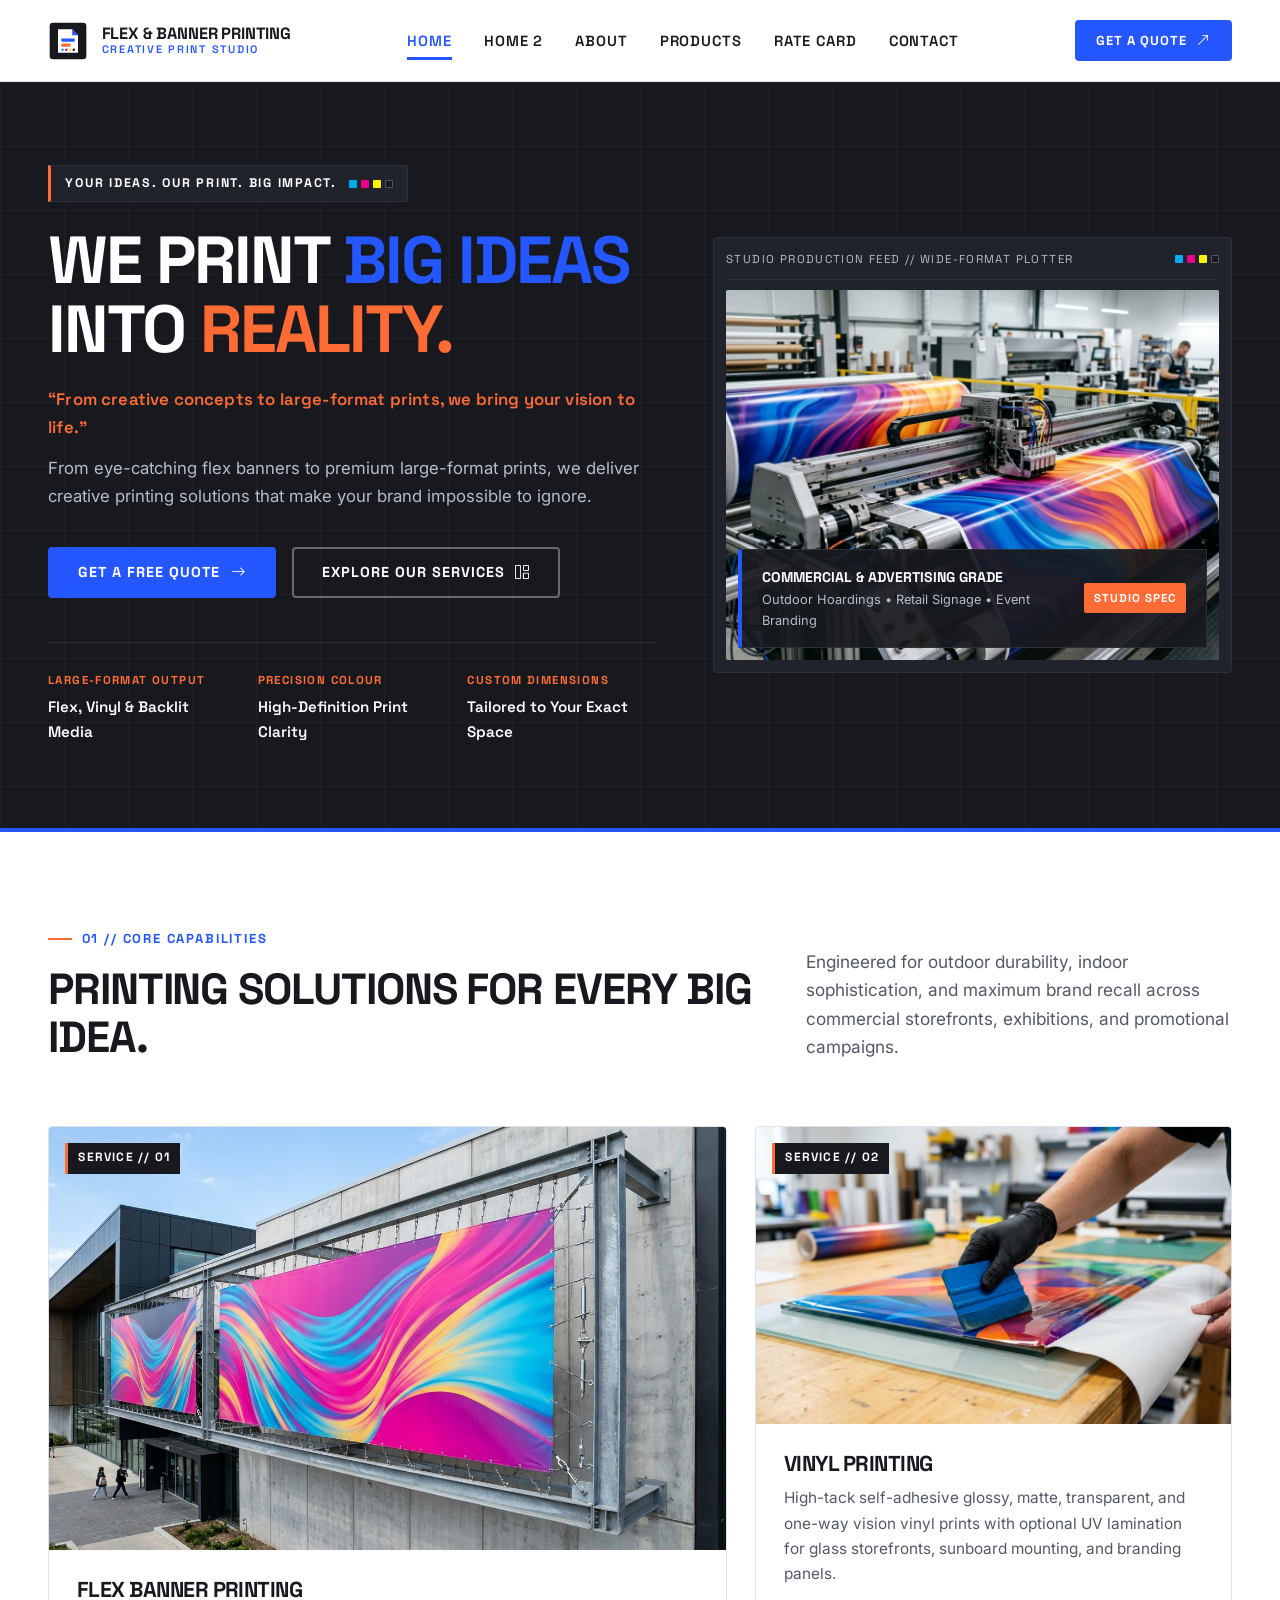
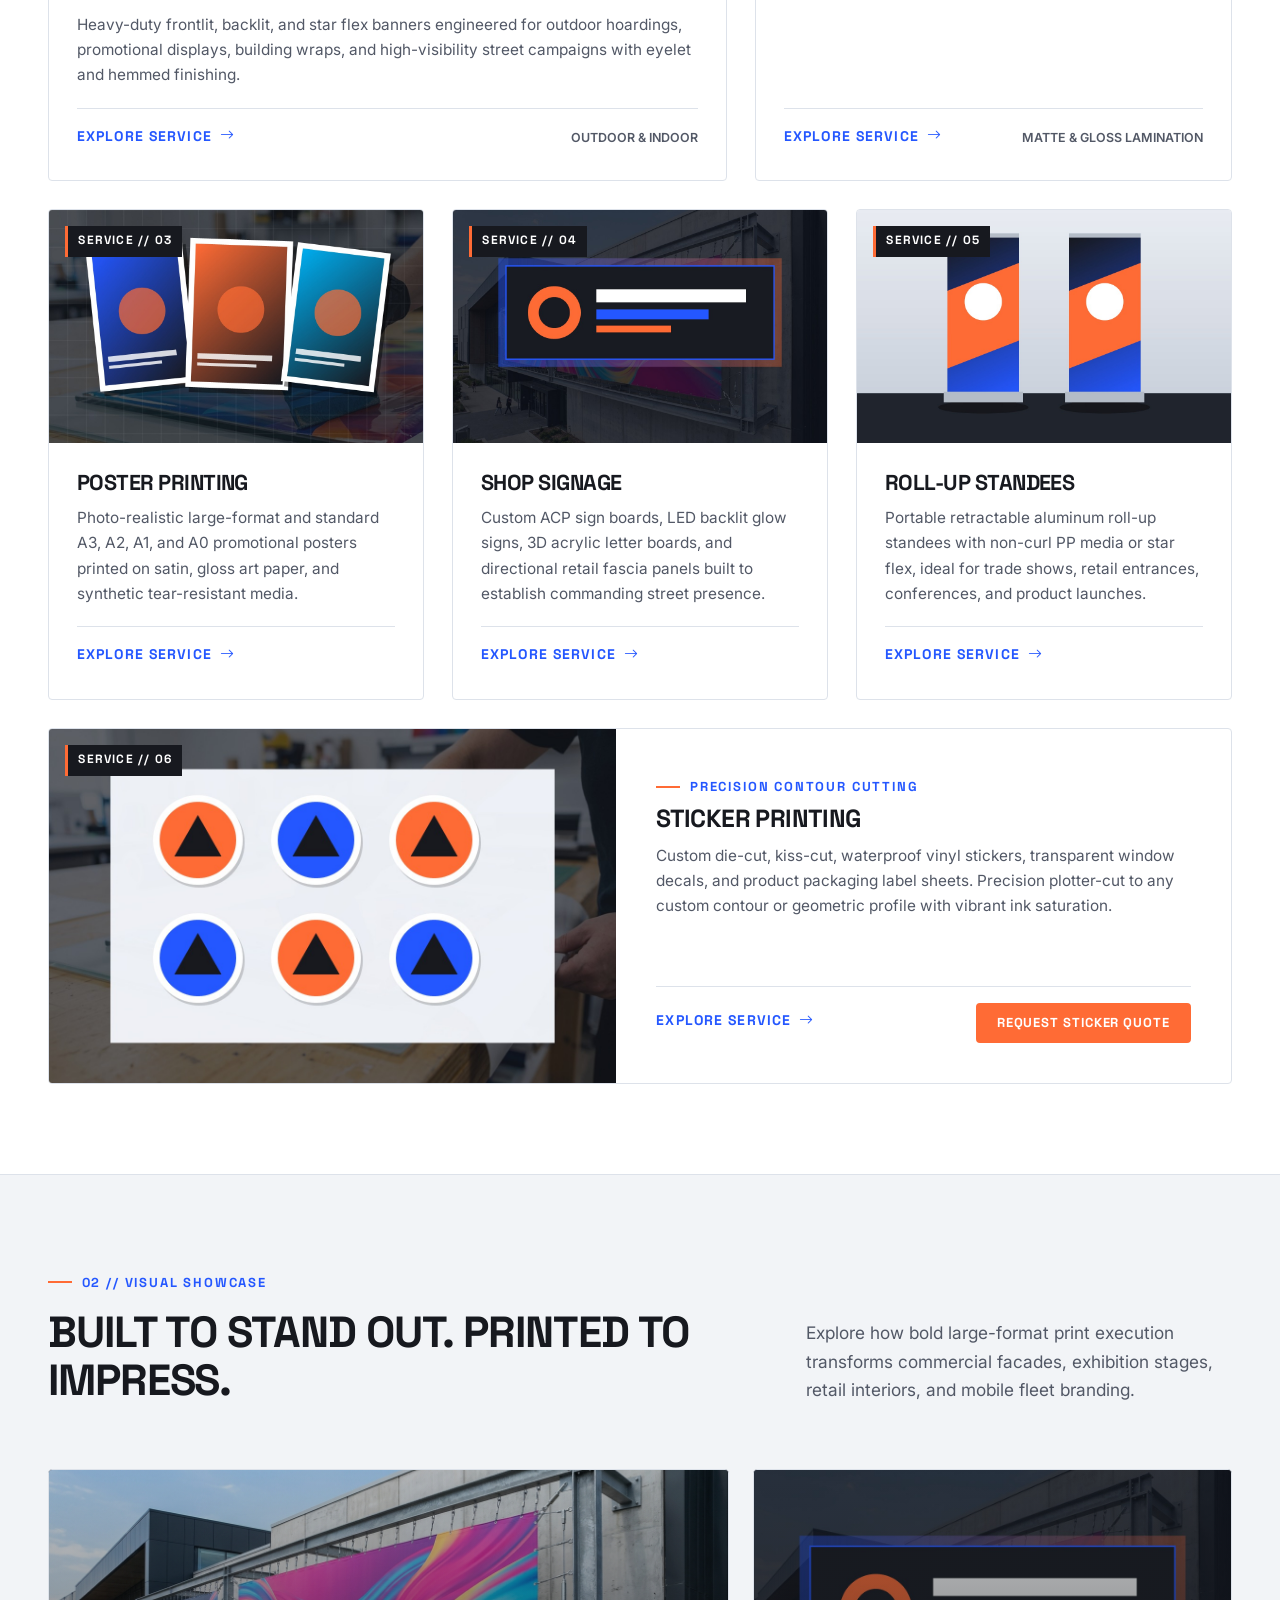
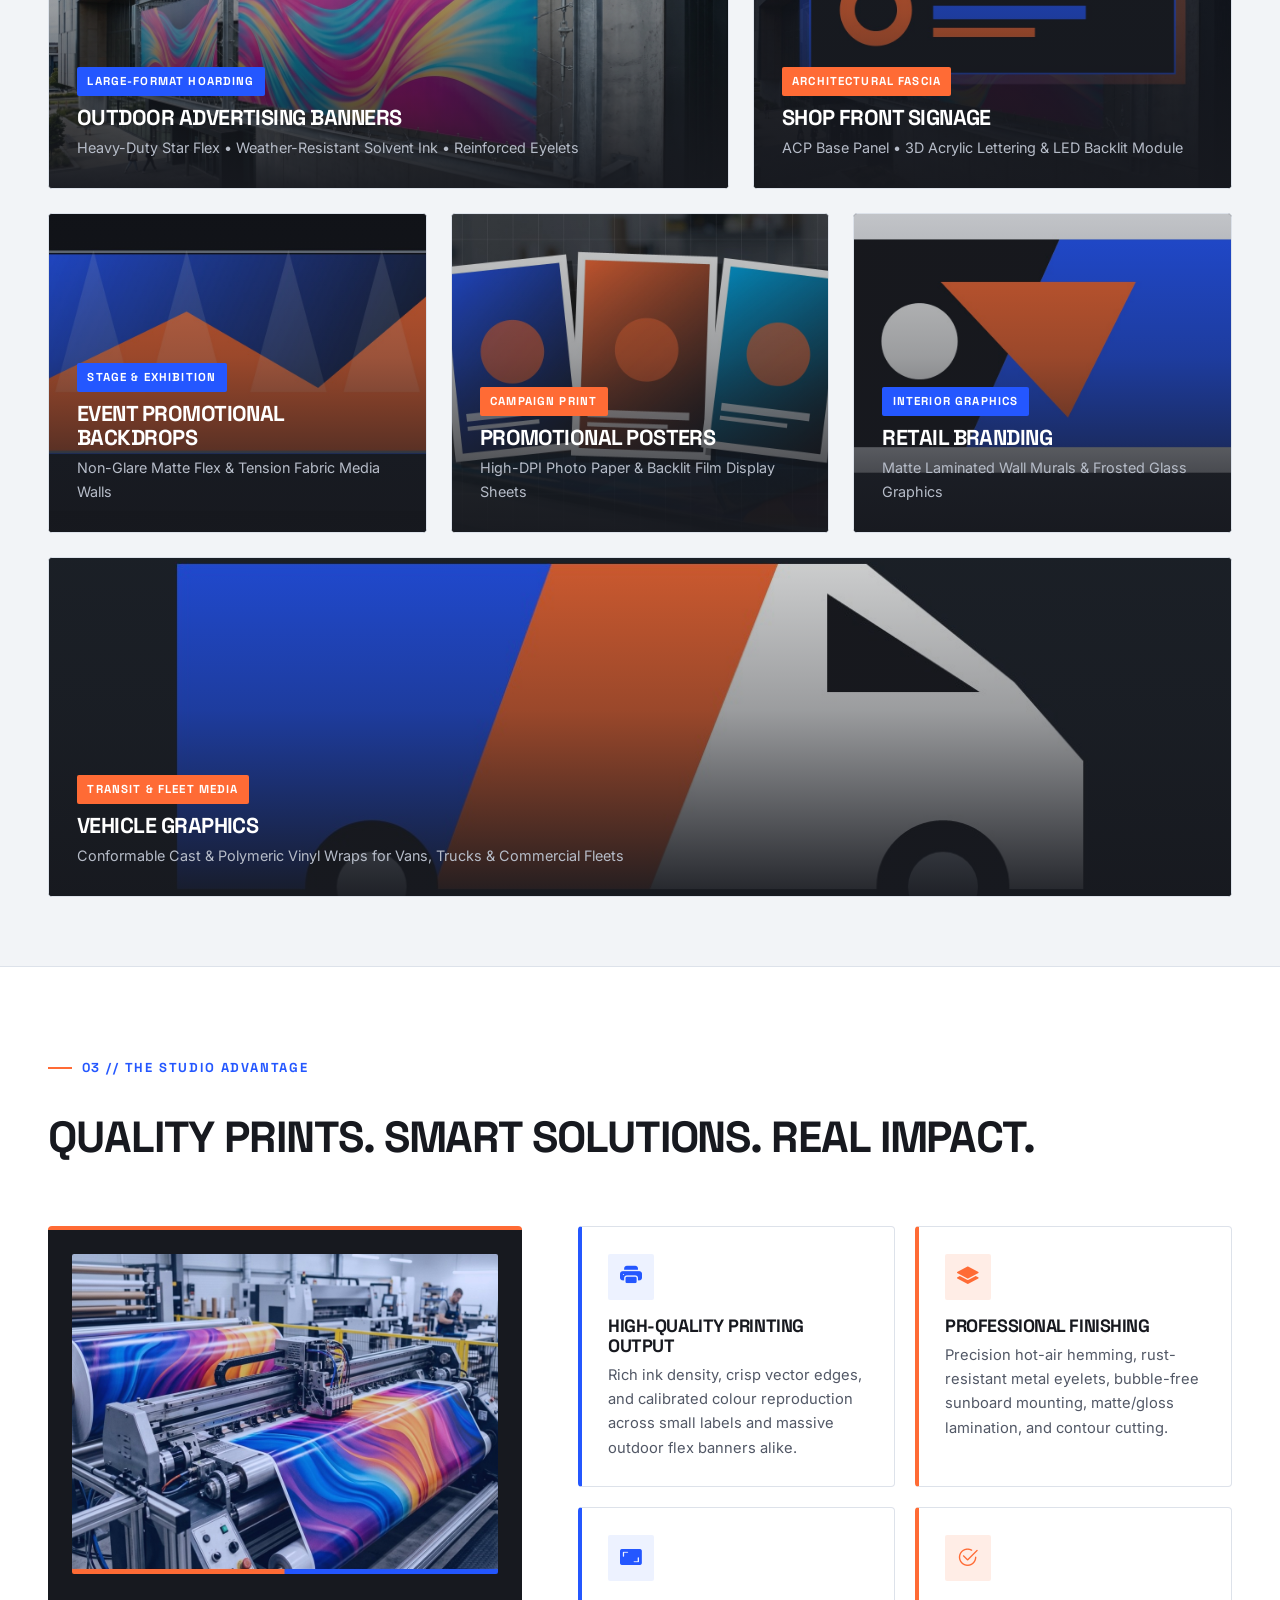
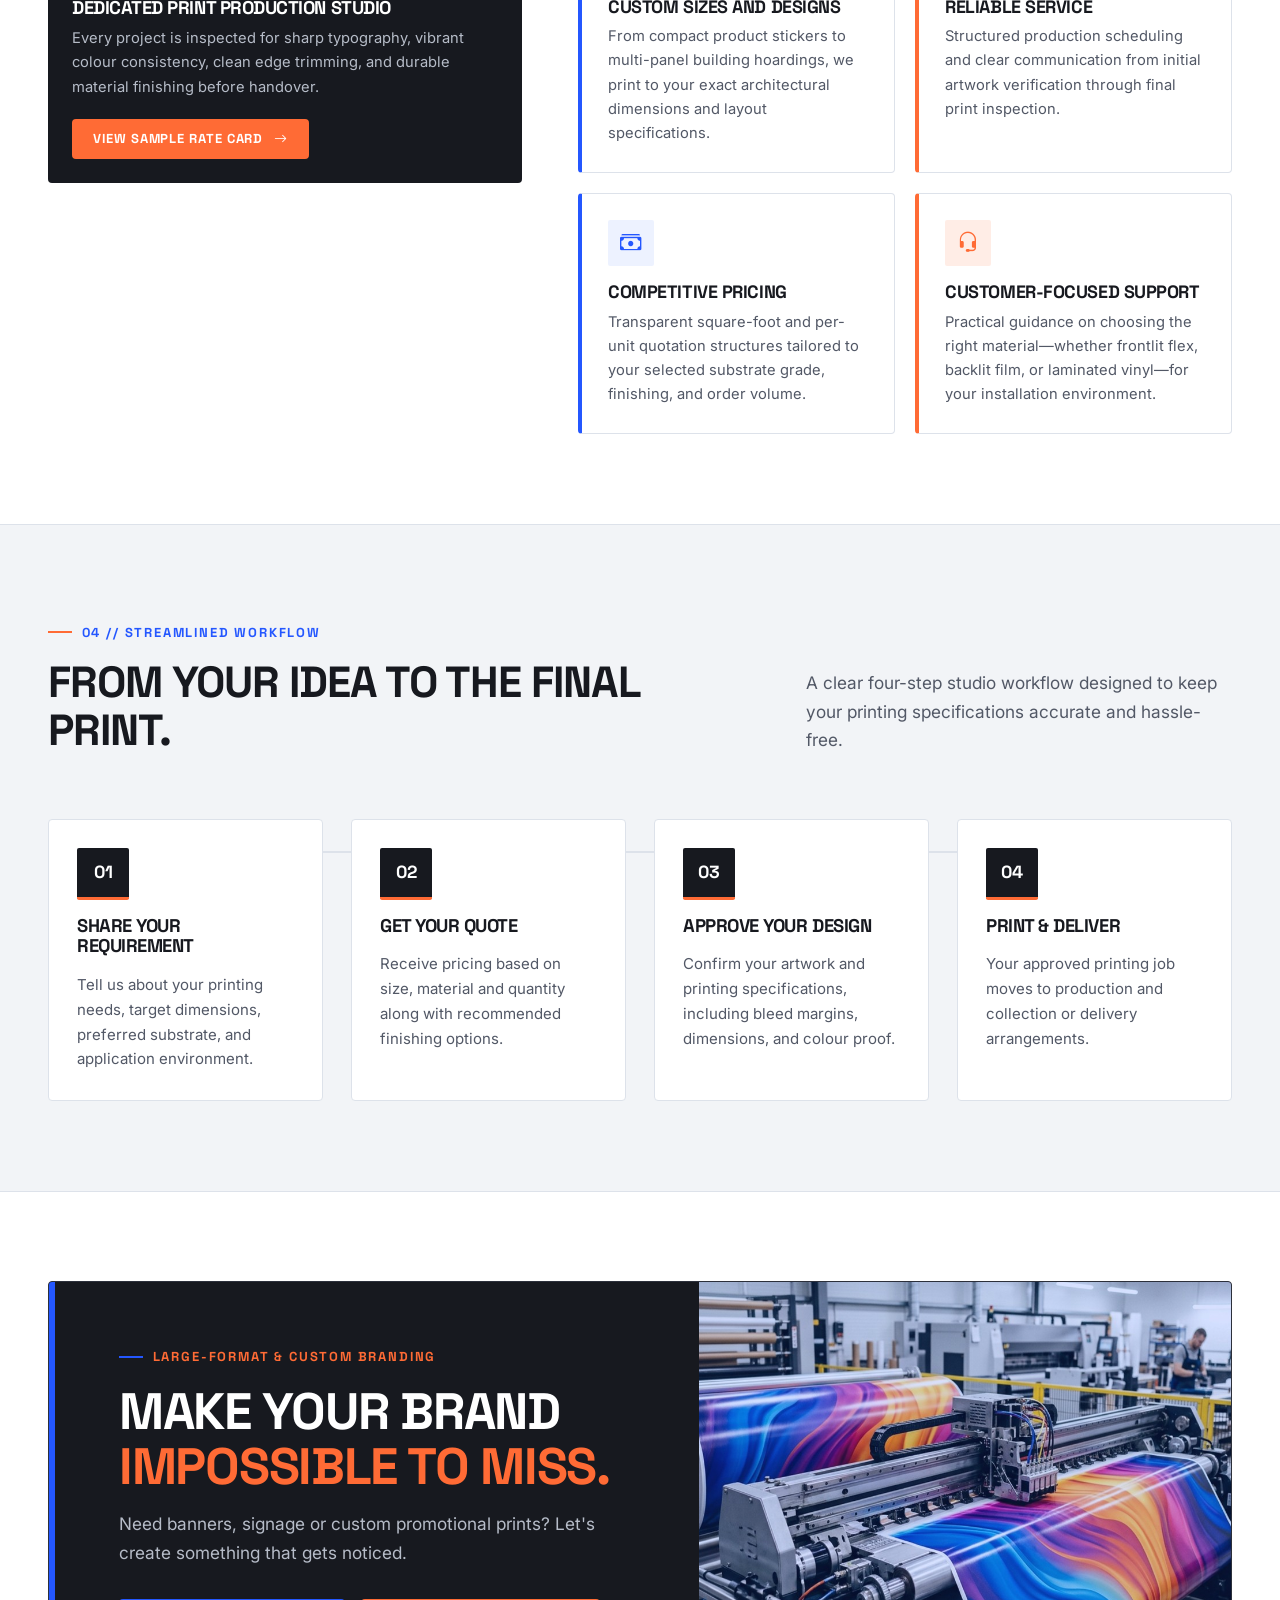
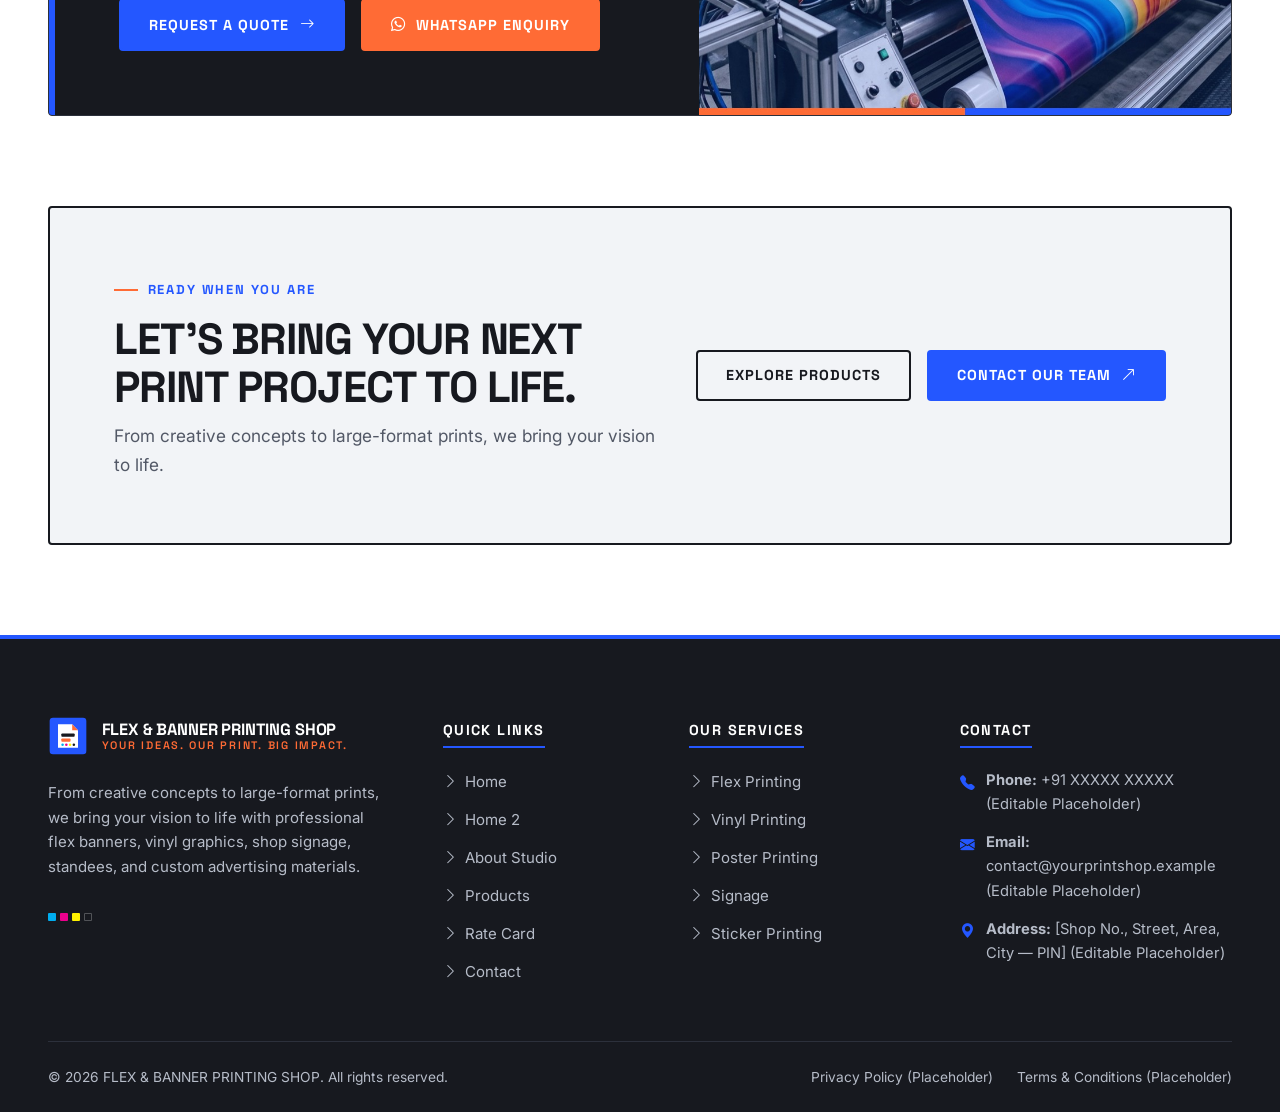
==== index.html @ e151c237 "Initial commit: Flex & Banner Printing Shop website" ====
<!DOCTYPE html>
<html lang="en">
<head>
  <meta charset="UTF-8">
  <meta name="viewport" content="width=device-width, initial-scale=1.0">
  <title>Flex &amp; Banner Printing Shop | Professional Printing Services</title>
  <meta name="description" content="From creative concepts to large-format prints, Flex &amp; Banner Printing Shop delivers high-impact flex banners, vinyl printing, shop signage, roll-up standees, posters, and custom advertising materials.">
  <meta property="og:title" content="Flex &amp; Banner Printing Shop | Professional Printing Services">
  <meta property="og:description" content="Your Ideas. Our Print. Big Impact. Large-format flex banners, vinyl printing, shop signage, and custom branding solutions.">
  <meta property="og:type" content="website">
  <meta property="og:image" content="assets/images/hero-printing.webp">

  <!-- Google Fonts: Space Grotesk & Inter -->
  <link rel="preconnect" href="https://fonts.googleapis.com">
  <link rel="preconnect" href="https://fonts.gstatic.com" crossorigin>
  <link href="https://fonts.googleapis.com/css2?family=Inter:wght@400;500;600;700&amp;family=Space+Grotesk:wght@500;600;700&amp;display=swap" rel="stylesheet">

  <!-- Bootstrap Icons CDN (Icons Only) -->
  <link rel="stylesheet" href="https://cdn.jsdelivr.net/npm/bootstrap-icons@1.11.3/font/bootstrap-icons.min.css">

  <!-- Main Stylesheet -->
  <link rel="stylesheet" href="assets/css/style.css">
</head>
<body>
  <a href="#main-content" class="skip-link">Skip to main content</a>

  <!-- ========================================================================
       GLOBAL STICKY NAVIGATION BAR
       ======================================================================== -->
  <header class="site-header" id="siteHeader">
    <div class="container navbar">
      <!-- LEFT: Brand Logo + FLEX & BANNER PRINTING -->
      <a href="index.html" class="brand-logo" aria-label="Flex &amp; Banner Printing Home">
        <svg class="brand-logo__mark" viewBox="0 0 48 48" fill="none" xmlns="http://www.w3.org/2000/svg" aria-hidden="true">
          <rect x="2" y="2" width="44" height="44" rx="4" fill="#17191F"/>
          <path d="M12 10H29L36 17V38H12V10Z" fill="#FFFFFF"/>
          <path d="M29 10V17H36L29 10Z" fill="#2457FF"/>
          <rect x="16" y="21" width="16" height="4" rx="1" fill="#2457FF"/>
          <rect x="16" y="27" width="11" height="4" rx="1" fill="#FF6B35"/>
          <circle cx="17.5" cy="34.5" r="1.5" fill="#00ADEF"/>
          <circle cx="22" cy="34.5" r="1.5" fill="#EC008C"/>
          <circle cx="26.5" cy="34.5" r="1.5" fill="#FFF200"/>
          <circle cx="31" cy="34.5" r="1.5" fill="#17191F"/>
        </svg>
        <div class="brand-logo__text">
          <span class="brand-logo__title">FLEX &amp; BANNER PRINTING</span>
          <span class="brand-logo__sub">CREATIVE PRINT STUDIO</span>
        </div>
      </a>

      <!-- CENTER: Primary Navigation -->
      <nav class="nav-menu" id="navMenu" aria-label="Primary Navigation">
        <ul class="nav-links">
          <li><a href="index.html" class="nav-link is-active" aria-current="page">Home</a></li>
          <li><a href="home-2.html" class="nav-link">Home 2</a></li>
          <li><a href="about.html" class="nav-link">About</a></li>
          <li><a href="products.html" class="nav-link">Products</a></li>
          <li><a href="rate-card.html" class="nav-link">Rate Card</a></li>
          <li><a href="contact.html" class="nav-link">Contact</a></li>
        </ul>
        <a href="contact.html#enquiry-form" class="btn btn--primary nav-cta-mobile">
          <span>Get a Quote</span>
          <i class="bi bi-arrow-up-right" aria-hidden="true"></i>
        </a>
      </nav>

      <!-- RIGHT: Get a Quote CTA & Mobile Toggle -->
      <div style="display:flex;align-items:center;gap:0.75rem;">
        <a href="contact.html#enquiry-form" class="btn btn--primary btn--sm nav-cta-desktop">
          <span>Get a Quote</span>
          <i class="bi bi-arrow-up-right" aria-hidden="true"></i>
        </a>
        <button type="button" class="nav-toggle" id="navToggle" aria-expanded="false" aria-controls="navMenu" aria-label="Toggle navigation menu">
          <i class="bi bi-list" aria-hidden="true"></i>
        </button>
      </div>
    </div>
  </header>

  <main id="main-content">
    <!-- ======================================================================
         SECTION 1 — HERO
         ====================================================================== -->
    <section class="hero" aria-labelledby="hero-heading">
      <div class="container hero__grid">
        <div class="hero__content reveal-on-scroll">
          <div class="hero__tagline-bar">
            <span>YOUR IDEAS. OUR PRINT. BIG IMPACT.</span>
            <span class="cmyk-bar" aria-hidden="true">
              <span class="cmyk-dot cmyk-dot--c"></span>
              <span class="cmyk-dot cmyk-dot--m"></span>
              <span class="cmyk-dot cmyk-dot--y"></span>
              <span class="cmyk-dot cmyk-dot--k"></span>
            </span>
          </div>

          <h1 id="hero-heading" class="display-xl hero__title">
            WE PRINT <span class="text-highlight-blue">BIG IDEAS</span> INTO <span class="text-highlight-orange">REALITY.</span>
          </h1>

          <p class="hero__supporting-quote">
            &ldquo;From creative concepts to large-format prints, we bring your vision to life.&rdquo;
          </p>

          <p class="hero__description">
            From eye-catching flex banners to premium large-format prints, we deliver creative printing solutions that make your brand impossible to ignore.
          </p>

          <div class="btn-group">
            <a href="contact.html#enquiry-form" class="btn btn--primary">
              <span>GET A FREE QUOTE</span>
              <i class="bi bi-arrow-right" aria-hidden="true"></i>
            </a>
            <a href="#printing-services" class="btn btn--outline-light">
              <span>EXPLORE OUR SERVICES</span>
              <i class="bi bi-grid-1x2" aria-hidden="true"></i>
            </a>
          </div>

          <div class="hero__spec-strip">
            <div class="hero__spec-item">
              <span class="hero__spec-label">LARGE-FORMAT OUTPUT</span>
              <span class="hero__spec-value">Flex, Vinyl &amp; Backlit Media</span>
            </div>
            <div class="hero__spec-item">
              <span class="hero__spec-label">PRECISION COLOUR</span>
              <span class="hero__spec-value">High-Definition Print Clarity</span>
            </div>
            <div class="hero__spec-item">
              <span class="hero__spec-label">CUSTOM DIMENSIONS</span>
              <span class="hero__spec-value">Tailored to Your Exact Space</span>
            </div>
          </div>
        </div>

        <div class="hero__visual reveal-on-scroll">
          <div class="hero__frame">
            <div class="hero__frame-header">
              <span>STUDIO PRODUCTION FEED // WIDE-FORMAT PLOTTER</span>
              <span class="cmyk-bar" aria-hidden="true">
                <span class="cmyk-dot cmyk-dot--c"></span>
                <span class="cmyk-dot cmyk-dot--m"></span>
                <span class="cmyk-dot cmyk-dot--y"></span>
                <span class="cmyk-dot cmyk-dot--k"></span>
              </span>
            </div>
            <div class="hero__image-wrap">
              <img
                src="assets/images/hero-printing.webp"
                alt="Large-format industrial printing machine producing a vibrant full-colour advertising banner in a modern printing studio"
                class="hero__image"
                width="900"
                height="675"
                fetchpriority="high"
              >
            </div>
            <div class="hero__floating-badge">
              <div>
                <div class="hero__floating-title">COMMERCIAL &amp; ADVERTISING GRADE</div>
                <div class="hero__floating-sub">Outdoor Hoardings • Retail Signage • Event Branding</div>
              </div>
              <span class="hero__floating-tag">STUDIO SPEC</span>
            </div>
          </div>
        </div>
      </div>
    </section>

    <!-- ======================================================================
         SECTION 2 — OUR PRINTING SERVICES
         ====================================================================== -->
    <section class="section section--white" id="printing-services" aria-labelledby="services-heading">
      <div class="container">
        <div class="section-header section-header--split reveal-on-scroll">
          <div>
            <span class="eyebrow">01 // CORE CAPABILITIES</span>
            <h2 id="services-heading" class="section-title">
              PRINTING SOLUTIONS FOR EVERY BIG IDEA.
            </h2>
          </div>
          <p class="lead-text">
            Engineered for outdoor durability, indoor sophistication, and maximum brand recall across commercial storefronts, exhibitions, and promotional campaigns.
          </p>
        </div>

        <div class="services-editorial-grid">
          <!-- Service 1: Flex Banner Printing (Span 7) -->
          <article class="service-block service-block--span-7 reveal-on-scroll">
            <div class="service-block__media">
              <span class="service-block__index">SERVICE // 01</span>
              <img
                src="assets/images/flex-banner.webp"
                alt="Large outdoor commercial flex banner mounted on an architectural building frame"
                class="service-block__img"
                width="760"
                height="475"
                loading="lazy"
              >
            </div>
            <div class="service-block__body">
              <div>
                <h3 class="service-block__title">Flex Banner Printing</h3>
                <p class="service-block__desc">
                  Heavy-duty frontlit, backlit, and star flex banners engineered for outdoor hoardings, promotional displays, building wraps, and high-visibility street campaigns with eyelet and hemmed finishing.
                </p>
              </div>
              <div class="service-block__footer">
                <a href="products.html?category=flex-banners" class="link-arrow">
                  <span>Explore Service</span>
                  <i class="bi bi-arrow-right" aria-hidden="true"></i>
                </a>
                <span style="font-size:0.78rem;color:var(--color-text-muted);font-weight:600;">OUTDOOR &amp; INDOOR</span>
              </div>
            </div>
          </article>

          <!-- Service 2: Vinyl Printing (Span 5) -->
          <article class="service-block service-block--span-5 reveal-on-scroll">
            <div class="service-block__media">
              <span class="service-block__index">SERVICE // 02</span>
              <img
                src="assets/images/vinyl-printing.webp"
                alt="Glossy self-adhesive vinyl print being applied smoothly onto an acrylic and glass board"
                class="service-block__img"
                width="600"
                height="375"
                loading="lazy"
              >
            </div>
            <div class="service-block__body">
              <div>
                <h3 class="service-block__title">Vinyl Printing</h3>
                <p class="service-block__desc">
                  High-tack self-adhesive glossy, matte, transparent, and one-way vision vinyl prints with optional UV lamination for glass storefronts, sunboard mounting, and branding panels.
                </p>
              </div>
              <div class="service-block__footer">
                <a href="products.html?category=vinyl-printing" class="link-arrow">
                  <span>Explore Service</span>
                  <i class="bi bi-arrow-right" aria-hidden="true"></i>
                </a>
                <span style="font-size:0.78rem;color:var(--color-text-muted);font-weight:600;">MATTE &amp; GLOSS LAMINATION</span>
              </div>
            </div>
          </article>

          <!-- Service 3: Poster Printing (Span 4) -->
          <article class="service-block service-block--span-4 reveal-on-scroll">
            <div class="service-block__media">
              <span class="service-block__index">SERVICE // 03</span>
              <img
                src="assets/images/poster-printing.webp"
                alt="High-resolution custom printed promotional posters arranged on a studio cutting table"
                class="service-block__img"
                width="500"
                height="312"
                loading="lazy"
              >
            </div>
            <div class="service-block__body">
              <div>
                <h3 class="service-block__title">Poster Printing</h3>
                <p class="service-block__desc">
                  Photo-realistic large-format and standard A3, A2, A1, and A0 promotional posters printed on satin, gloss art paper, and synthetic tear-resistant media.
                </p>
              </div>
              <div class="service-block__footer">
                <a href="products.html?category=poster-printing" class="link-arrow">
                  <span>Explore Service</span>
                  <i class="bi bi-arrow-right" aria-hidden="true"></i>
                </a>
              </div>
            </div>
          </article>

          <!-- Service 4: Shop Signage (Span 4) -->
          <article class="service-block service-block--span-4 reveal-on-scroll">
            <div class="service-block__media">
              <span class="service-block__index">SERVICE // 04</span>
              <img
                src="assets/images/shop-signage.webp"
                alt="Illuminated LED acrylic shop signage board mounted on a modern commercial storefront"
                class="service-block__img"
                width="500"
                height="312"
                loading="lazy"
              >
            </div>
            <div class="service-block__body">
              <div>
                <h3 class="service-block__title">Shop Signage</h3>
                <p class="service-block__desc">
                  Custom ACP sign boards, LED backlit glow signs, 3D acrylic letter boards, and directional retail fascia panels built to establish commanding street presence.
                </p>
              </div>
              <div class="service-block__footer">
                <a href="products.html?category=shop-signage" class="link-arrow">
                  <span>Explore Service</span>
                  <i class="bi bi-arrow-right" aria-hidden="true"></i>
                </a>
              </div>
            </div>
          </article>

          <!-- Service 5: Roll-up Standees (Span 4) -->
          <article class="service-block service-block--span-4 reveal-on-scroll">
            <div class="service-block__media">
              <span class="service-block__index">SERVICE // 05</span>
              <img
                src="assets/images/rollup-standee.webp"
                alt="Retractable aluminum roll-up banner standees displayed in a corporate exhibition venue"
                class="service-block__img"
                width="500"
                height="312"
                loading="lazy"
              >
            </div>
            <div class="service-block__body">
              <div>
                <h3 class="service-block__title">Roll-up Standees</h3>
                <p class="service-block__desc">
                  Portable retractable aluminum roll-up standees with non-curl PP media or star flex, ideal for trade shows, retail entrances, conferences, and product launches.
                </p>
              </div>
              <div class="service-block__footer">
                <a href="products.html?category=rollup-standees" class="link-arrow">
                  <span>Explore Service</span>
                  <i class="bi bi-arrow-right" aria-hidden="true"></i>
                </a>
              </div>
            </div>
          </article>

          <!-- Service 6: Sticker Printing (Span 12 Full-Width Editorial Split) -->
          <article class="service-block service-block--span-12 reveal-on-scroll">
            <div class="service-block__media">
              <span class="service-block__index">SERVICE // 06</span>
              <img
                src="assets/images/sticker-printing.webp"
                alt="Custom die-cut vinyl stickers and kiss-cut product packaging labels on a finishing workbench"
                class="service-block__img"
                width="720"
                height="450"
                loading="lazy"
              >
            </div>
            <div class="service-block__body">
              <div>
                <span class="eyebrow" style="margin-bottom:0.5rem;">PRECISION CONTOUR CUTTING</span>
                <h3 class="service-block__title" style="font-size:1.55rem;">Sticker Printing</h3>
                <p class="service-block__desc" style="max-width:62ch;">
                  Custom die-cut, kiss-cut, waterproof vinyl stickers, transparent window decals, and product packaging label sheets. Precision plotter-cut to any custom contour or geometric profile with vibrant ink saturation.
                </p>
              </div>
              <div class="service-block__footer">
                <a href="products.html?category=stickers-labels" class="link-arrow">
                  <span>Explore Service</span>
                  <i class="bi bi-arrow-right" aria-hidden="true"></i>
                </a>
                <a href="contact.html?category=stickers-labels&amp;product=Custom%20Die-Cut%20Vinyl%20Stickers#enquiry-form" class="btn btn--secondary btn--sm">
                  <span>Request Sticker Quote</span>
                </a>
              </div>
            </div>
          </article>
        </div>
      </div>
    </section>

    <!-- ======================================================================
         SECTION 3 — FEATURED PRINTING PROJECTS
         ====================================================================== -->
    <section class="section section--grey" id="featured-projects" aria-labelledby="projects-heading">
      <div class="container">
        <div class="section-header section-header--split reveal-on-scroll">
          <div>
            <span class="eyebrow">02 // VISUAL SHOWCASE</span>
            <h2 id="projects-heading" class="section-title">
              BUILT TO STAND OUT. PRINTED TO IMPRESS.
            </h2>
          </div>
          <p class="lead-text">
            Explore how bold large-format print execution transforms commercial facades, exhibition stages, retail interiors, and mobile fleet branding.
          </p>
        </div>

        <div class="projects-mosaic">
          <!-- Project 1: Outdoor Advertising Banners -->
          <article class="project-tile project-tile--1 reveal-on-scroll">
            <img
              src="assets/images/flex-banner.webp"
              alt="Large-scale outdoor advertising banner mounted on an urban commercial facade"
              class="project-tile__img"
              width="760"
              height="420"
              loading="lazy"
            >
            <div class="project-tile__overlay">
              <span class="project-tile__category">LARGE-FORMAT HOARDING</span>
              <h3 class="project-tile__title">Outdoor Advertising Banners</h3>
              <p class="project-tile__meta">Heavy-Duty Star Flex • Weather-Resistant Solvent Ink • Reinforced Eyelets</p>
            </div>
          </article>

          <!-- Project 2: Shop Front Signage -->
          <article class="project-tile project-tile--2 reveal-on-scroll">
            <img
              src="assets/images/shop-signage.webp"
              alt="Illuminated acrylic and LED shop front signage on a modern retail exterior"
              class="project-tile__img"
              width="560"
              height="420"
              loading="lazy"
            >
            <div class="project-tile__overlay">
              <span class="project-tile__category project-tile__category--orange">ARCHITECTURAL FASCIA</span>
              <h3 class="project-tile__title">Shop Front Signage</h3>
              <p class="project-tile__meta">ACP Base Panel • 3D Acrylic Lettering &amp; LED Backlit Module</p>
            </div>
          </article>

          <!-- Project 3: Event Promotional Backdrops -->
          <article class="project-tile project-tile--3 reveal-on-scroll">
            <img
              src="assets/images/event-backdrop.webp"
              alt="Wide-format event promotional stage backdrop in a conference hall"
              class="project-tile__img"
              width="440"
              height="340"
              loading="lazy"
            >
            <div class="project-tile__overlay">
              <span class="project-tile__category">STAGE &amp; EXHIBITION</span>
              <h3 class="project-tile__title">Event Promotional Backdrops</h3>
              <p class="project-tile__meta">Non-Glare Matte Flex &amp; Tension Fabric Media Walls</p>
            </div>
          </article>

          <!-- Project 4: Promotional Posters -->
          <article class="project-tile project-tile--4 reveal-on-scroll">
            <img
              src="assets/images/poster-printing.webp"
              alt="High-contrast commercial promotional posters printed on satin art stock"
              class="project-tile__img"
              width="440"
              height="340"
              loading="lazy"
            >
            <div class="project-tile__overlay">
              <span class="project-tile__category project-tile__category--orange">CAMPAIGN PRINT</span>
              <h3 class="project-tile__title">Promotional Posters</h3>
              <p class="project-tile__meta">High-DPI Photo Paper &amp; Backlit Film Display Sheets</p>
            </div>
          </article>

          <!-- Project 5: Retail Branding -->
          <article class="project-tile project-tile--5 reveal-on-scroll">
            <img
              src="assets/images/wall-graphics.webp"
              alt="Custom printed interior retail branding wall graphics in a commercial showroom"
              class="project-tile__img"
              width="440"
              height="340"
              loading="lazy"
            >
            <div class="project-tile__overlay">
              <span class="project-tile__category">INTERIOR GRAPHICS</span>
              <h3 class="project-tile__title">Retail Branding</h3>
              <p class="project-tile__meta">Matte Laminated Wall Murals &amp; Frosted Glass Graphics</p>
            </div>
          </article>

          <!-- Project 6: Vehicle Graphics -->
          <article class="project-tile project-tile--6 reveal-on-scroll">
            <img
              src="assets/images/vehicle-branding.webp"
              alt="Commercial delivery van receiving a custom printed vinyl vehicle branding wrap"
              class="project-tile__img"
              width="1200"
              height="400"
              loading="lazy"
            >
            <div class="project-tile__overlay">
              <span class="project-tile__category project-tile__category--orange">TRANSIT &amp; FLEET MEDIA</span>
              <h3 class="project-tile__title">Vehicle Graphics</h3>
              <p class="project-tile__meta">Conformable Cast &amp; Polymeric Vinyl Wraps for Vans, Trucks &amp; Commercial Fleets</p>
            </div>
          </article>
        </div>
      </div>
    </section>

    <!-- ======================================================================
         SECTION 4 — WHY CHOOSE US
         ====================================================================== -->
    <section class="section section--white" id="why-choose-us" aria-labelledby="why-heading">
      <div class="container">
        <div class="section-header reveal-on-scroll">
          <span class="eyebrow">03 // THE STUDIO ADVANTAGE</span>
          <h2 id="why-heading" class="section-title">
            QUALITY PRINTS. SMART SOLUTIONS. REAL IMPACT.
          </h2>
        </div>

        <div class="why-layout">
          <aside class="why-visual-panel reveal-on-scroll">
            <div class="why-visual-panel__img-wrap">
              <img
                src="assets/images/printing-workshop.webp"
                alt="Inside our professional printing workshop with wide-format digital plotters and finishing tables"
                class="why-visual-panel__img"
                width="600"
                height="450"
                loading="lazy"
              >
            </div>
            <h3 class="why-visual-panel__caption">DEDICATED PRINT PRODUCTION STUDIO</h3>
            <p class="why-visual-panel__text">
              Every project is inspected for sharp typography, vibrant colour consistency, clean edge trimming, and durable material finishing before handover.
            </p>
            <div style="margin-top:1.25rem;">
              <a href="rate-card.html" class="btn btn--secondary btn--sm">
                <span>View Sample Rate Card</span>
                <i class="bi bi-arrow-right" aria-hidden="true"></i>
              </a>
            </div>
          </aside>

          <div class="benefits-grid">
            <!-- Benefit 1 -->
            <div class="benefit-item reveal-on-scroll">
              <span class="benefit-item__icon" aria-hidden="true">
                <i class="bi bi-printer-fill"></i>
              </span>
              <h3 class="benefit-item__title">High-Quality Printing Output</h3>
              <p class="benefit-item__desc">
                Rich ink density, crisp vector edges, and calibrated colour reproduction across small labels and massive outdoor flex banners alike.
              </p>
            </div>

            <!-- Benefit 2 -->
            <div class="benefit-item reveal-on-scroll">
              <span class="benefit-item__icon" aria-hidden="true">
                <i class="bi bi-layers-fill"></i>
              </span>
              <h3 class="benefit-item__title">Professional Finishing</h3>
              <p class="benefit-item__desc">
                Precision hot-air hemming, rust-resistant metal eyelets, bubble-free sunboard mounting, matte/gloss lamination, and contour cutting.
              </p>
            </div>

            <!-- Benefit 3 -->
            <div class="benefit-item reveal-on-scroll">
              <span class="benefit-item__icon" aria-hidden="true">
                <i class="bi bi-aspect-ratio-fill"></i>
              </span>
              <h3 class="benefit-item__title">Custom Sizes and Designs</h3>
              <p class="benefit-item__desc">
                From compact product stickers to multi-panel building hoardings, we print to your exact architectural dimensions and layout specifications.
              </p>
            </div>

            <!-- Benefit 4 -->
            <div class="benefit-item reveal-on-scroll">
              <span class="benefit-item__icon" aria-hidden="true">
                <i class="bi bi-check2-circle"></i>
              </span>
              <h3 class="benefit-item__title">Reliable Service</h3>
              <p class="benefit-item__desc">
                Structured production scheduling and clear communication from initial artwork verification through final print inspection.
              </p>
            </div>

            <!-- Benefit 5 -->
            <div class="benefit-item reveal-on-scroll">
              <span class="benefit-item__icon" aria-hidden="true">
                <i class="bi bi-cash-stack"></i>
              </span>
              <h3 class="benefit-item__title">Competitive Pricing</h3>
              <p class="benefit-item__desc">
                Transparent square-foot and per-unit quotation structures tailored to your selected substrate grade, finishing, and order volume.
              </p>
            </div>

            <!-- Benefit 6 -->
            <div class="benefit-item reveal-on-scroll">
              <span class="benefit-item__icon" aria-hidden="true">
                <i class="bi bi-headset"></i>
              </span>
              <h3 class="benefit-item__title">Customer-Focused Support</h3>
              <p class="benefit-item__desc">
                Practical guidance on choosing the right material—whether frontlit flex, backlit film, or laminated vinyl—for your installation environment.
              </p>
            </div>
          </div>
        </div>
      </div>
    </section>

    <!-- ======================================================================
         SECTION 5 — OUR WORK PROCESS
         ====================================================================== -->
    <section class="section section--grey" id="work-process" aria-labelledby="process-heading">
      <div class="container">
        <div class="section-header section-header--split reveal-on-scroll">
          <div>
            <span class="eyebrow">04 // STREAMLINED WORKFLOW</span>
            <h2 id="process-heading" class="section-title">
              FROM YOUR IDEA TO THE FINAL PRINT.
            </h2>
          </div>
          <p class="lead-text">
            A clear four-step studio workflow designed to keep your printing specifications accurate and hassle-free.
          </p>
        </div>

        <ol class="process-timeline">
          <li class="process-step reveal-on-scroll">
            <span class="process-step__num">01</span>
            <h3 class="process-step__title">Share Your Requirement</h3>
            <p class="process-step__desc">
              Tell us about your printing needs, target dimensions, preferred substrate, and application environment.
            </p>
          </li>

          <li class="process-step reveal-on-scroll">
            <span class="process-step__num">02</span>
            <h3 class="process-step__title">Get Your Quote</h3>
            <p class="process-step__desc">
              Receive pricing based on size, material and quantity along with recommended finishing options.
            </p>
          </li>

          <li class="process-step reveal-on-scroll">
            <span class="process-step__num">03</span>
            <h3 class="process-step__title">Approve Your Design</h3>
            <p class="process-step__desc">
              Confirm your artwork and printing specifications, including bleed margins, dimensions, and colour proof.
            </p>
          </li>

          <li class="process-step reveal-on-scroll">
            <span class="process-step__num">04</span>
            <h3 class="process-step__title">Print &amp; Deliver</h3>
            <p class="process-step__desc">
              Your approved printing job moves to production and collection or delivery arrangements.
            </p>
          </li>
        </ol>
      </div>
    </section>

    <!-- ======================================================================
         SECTION 6 — PROMOTIONAL CTA
         ====================================================================== -->
    <section class="section section--white" aria-labelledby="promo-cta-heading">
      <div class="container">
        <div class="promo-banner reveal-on-scroll">
          <div class="promo-banner__content">
            <span class="eyebrow eyebrow--on-dark">LARGE-FORMAT &amp; CUSTOM BRANDING</span>
            <h2 id="promo-cta-heading" class="display-lg" style="margin-bottom:1rem;">
              MAKE YOUR BRAND <span class="text-highlight-orange">IMPOSSIBLE TO MISS.</span>
            </h2>
            <p class="lead-text lead-text--on-dark" style="margin-bottom:2rem;max-width:52ch;">
              Need banners, signage or custom promotional prints? Let's create something that gets noticed.
            </p>
            <div class="btn-group">
              <a href="contact.html#enquiry-form" class="btn btn--primary">
                <span>REQUEST A QUOTE</span>
                <i class="bi bi-arrow-right" aria-hidden="true"></i>
              </a>
              <button type="button" class="btn btn--secondary" data-whatsapp-trigger>
                <i class="bi bi-whatsapp" aria-hidden="true"></i>
                <span>WHATSAPP ENQUIRY</span>
              </button>
            </div>
          </div>
          <div class="promo-banner__media">
            <img
              src="assets/images/printing-workshop.webp"
              alt="Wide-format printing studio producing high-impact commercial banners and signage"
              class="promo-banner__img"
              width="700"
              height="480"
              loading="lazy"
            >
          </div>
        </div>
      </div>
    </section>

    <!-- ======================================================================
         SECTION 7 — FINAL CONTACT CTA
         ====================================================================== -->
    <section class="section section--white" style="padding-top:0;" aria-labelledby="final-cta-heading">
      <div class="container">
        <div class="final-cta-box reveal-on-scroll">
          <div>
            <span class="eyebrow">READY WHEN YOU ARE</span>
            <h2 id="final-cta-heading" class="section-title" style="margin-bottom:0.65rem;">
              LET'S BRING YOUR NEXT PRINT PROJECT TO LIFE.
            </h2>
            <p class="lead-text">
              From creative concepts to large-format prints, we bring your vision to life.
            </p>
          </div>
          <div class="btn-group" style="flex-shrink:0;">
            <a href="products.html" class="btn btn--outline-dark">
              <span>EXPLORE PRODUCTS</span>
            </a>
            <a href="contact.html" class="btn btn--primary">
              <span>CONTACT OUR TEAM</span>
              <i class="bi bi-arrow-up-right" aria-hidden="true"></i>
            </a>
          </div>
        </div>
      </div>
    </section>
  </main>

  <!-- ========================================================================
       GLOBAL FOOTER
       ======================================================================== -->
  <footer class="site-footer">
    <div class="container">
      <div class="footer-grid">
        <!-- LEFT: Brand Logo + FLEX & BANNER PRINTING SHOP + Description -->
        <div>
          <a href="index.html" class="brand-logo brand-logo--light" aria-label="Flex &amp; Banner Printing Shop Home">
            <svg class="brand-logo__mark" viewBox="0 0 48 48" fill="none" xmlns="http://www.w3.org/2000/svg" aria-hidden="true">
              <rect x="2" y="2" width="44" height="44" rx="4" fill="#2457FF"/>
              <path d="M12 10H29L36 17V38H12V10Z" fill="#FFFFFF"/>
              <path d="M29 10V17H36L29 10Z" fill="#FF6B35"/>
              <rect x="16" y="21" width="16" height="4" rx="1" fill="#17191F"/>
              <rect x="16" y="27" width="11" height="4" rx="1" fill="#FF6B35"/>
              <circle cx="17.5" cy="34.5" r="1.5" fill="#00ADEF"/>
              <circle cx="22" cy="34.5" r="1.5" fill="#EC008C"/>
              <circle cx="26.5" cy="34.5" r="1.5" fill="#FFF200"/>
              <circle cx="31" cy="34.5" r="1.5" fill="#17191F"/>
            </svg>
            <div class="brand-logo__text">
              <span class="brand-logo__title">FLEX &amp; BANNER PRINTING SHOP</span>
              <span class="brand-logo__sub">YOUR IDEAS. OUR PRINT. BIG IMPACT.</span>
            </div>
          </a>
          <p class="footer-brand-desc">
            From creative concepts to large-format prints, we bring your vision to life with professional flex banners, vinyl graphics, shop signage, standees, and custom advertising materials.
          </p>
          <div class="cmyk-bar" aria-label="CMYK Print Registration Marks">
            <span class="cmyk-dot cmyk-dot--c"></span>
            <span class="cmyk-dot cmyk-dot--m"></span>
            <span class="cmyk-dot cmyk-dot--y"></span>
            <span class="cmyk-dot cmyk-dot--k"></span>
          </div>
        </div>

        <!-- QUICK LINKS -->
        <div>
          <h3 class="footer-col__title">Quick Links</h3>
          <ul class="footer-links">
            <li><a href="index.html"><i class="bi bi-chevron-right" aria-hidden="true"></i> Home</a></li>
            <li><a href="home-2.html"><i class="bi bi-chevron-right" aria-hidden="true"></i> Home 2</a></li>
            <li><a href="about.html"><i class="bi bi-chevron-right" aria-hidden="true"></i> About Studio</a></li>
            <li><a href="products.html"><i class="bi bi-chevron-right" aria-hidden="true"></i> Products</a></li>
            <li><a href="rate-card.html"><i class="bi bi-chevron-right" aria-hidden="true"></i> Rate Card</a></li>
            <li><a href="contact.html"><i class="bi bi-chevron-right" aria-hidden="true"></i> Contact</a></li>
          </ul>
        </div>

        <!-- OUR SERVICES -->
        <div>
          <h3 class="footer-col__title">Our Services</h3>
          <ul class="footer-links">
            <li><a href="products.html?category=flex-banners"><i class="bi bi-chevron-right" aria-hidden="true"></i> Flex Printing</a></li>
            <li><a href="products.html?category=vinyl-printing"><i class="bi bi-chevron-right" aria-hidden="true"></i> Vinyl Printing</a></li>
            <li><a href="products.html?category=poster-printing"><i class="bi bi-chevron-right" aria-hidden="true"></i> Poster Printing</a></li>
            <li><a href="products.html?category=shop-signage"><i class="bi bi-chevron-right" aria-hidden="true"></i> Signage</a></li>
            <li><a href="products.html?category=stickers-labels"><i class="bi bi-chevron-right" aria-hidden="true"></i> Sticker Printing</a></li>
          </ul>
        </div>

        <!-- CONTACT PLACEHOLDERS -->
        <div>
          <h3 class="footer-col__title">Contact</h3>
          <ul class="footer-contact-list">
            <li>
              <i class="bi bi-telephone-fill" aria-hidden="true"></i>
              <span><strong>Phone:</strong> +91 XXXXX XXXXX (Editable Placeholder)</span>
            </li>
            <li>
              <i class="bi bi-envelope-fill" aria-hidden="true"></i>
              <span><strong>Email:</strong> contact@yourprintshop.example (Editable Placeholder)</span>
            </li>
            <li>
              <i class="bi bi-geo-alt-fill" aria-hidden="true"></i>
              <span><strong>Address:</strong> [Shop No., Street, Area, City — PIN] (Editable Placeholder)</span>
            </li>
          </ul>
        </div>
      </div>

      <div class="footer-bottom">
        <p>&copy; 2026 FLEX &amp; BANNER PRINTING SHOP. All rights reserved.</p>
        <div class="footer-legal-links">
          <a href="contact.html#privacy-notice">Privacy Policy (Placeholder)</a>
          <a href="contact.html#terms-notice">Terms &amp; Conditions (Placeholder)</a>
        </div>
      </div>
    </div>
  </footer>

  <!-- ========================================================================
       WHATSAPP ENQUIRY CONFIGURABLE MODAL
       ======================================================================== -->
  <div class="wa-modal-backdrop" id="waModalBackdrop" hidden role="dialog" aria-modal="true" aria-labelledby="waModalTitle">
    <div class="wa-modal">
      <div class="wa-modal__header">
        <h3 id="waModalTitle" style="font-size:1.05rem;text-transform:uppercase;">
          <i class="bi bi-whatsapp" style="color:#25D366;margin-right:0.4rem;" aria-hidden="true"></i>
          WhatsApp Enquiry Preview &amp; Setup
        </h3>
        <button type="button" id="waModalClose" aria-label="Close WhatsApp modal" style="font-size:1.25rem;padding:0.25rem;">
          <i class="bi bi-x-lg" aria-hidden="true"></i>
        </button>
      </div>
      <div class="wa-modal__body">
        <p style="font-size:0.9rem;color:var(--color-text-muted);">
          <strong>Editable Business WhatsApp Placeholder:</strong> Enter the shop's active WhatsApp number below (or configure <code>WHATSAPP_CONFIG.phoneNumber</code> in <code>assets/js/main.js</code>) to launch WhatsApp with your pre-formatted enquiry:
        </p>
        <div class="form-group">
          <label for="waConfigNumberInput" class="form-label">Shop WhatsApp Number (With Country Code, e.g. 919876543210)</label>
          <input type="tel" id="waConfigNumberInput" class="form-control" placeholder="e.g. 91XXXXXXXXXX (Editable Placeholder)">
        </div>
        <div>
          <span class="form-label" style="margin-bottom:0.35rem;display:block;">Generated Enquiry Message:</span>
          <pre class="wa-modal__preview" id="waModalPreview"></pre>
        </div>
        <p id="waModalStatusMsg" style="font-size:0.84rem;font-weight:600;min-height:1.2rem;" aria-live="polite"></p>
        <div class="btn-group" style="justify-content:flex-end;">
          <button type="button" class="btn btn--outline-dark btn--sm" id="waModalCopyBtn">
            <i class="bi bi-clipboard" aria-hidden="true"></i>
            <span>Copy Message</span>
          </button>
          <button type="button" class="btn btn--primary btn--sm" id="waModalLaunchBtn">
            <i class="bi bi-whatsapp" aria-hidden="true"></i>
            <span>Open WhatsApp</span>
          </button>
        </div>
      </div>
    </div>
  </div>

  <!-- Back to Top Button -->
  <button type="button" class="back-to-top" id="backToTop" aria-label="Back to top">
    <i class="bi bi-arrow-up" aria-hidden="true"></i>
  </button>

  <!-- Main Script -->
  <script src="assets/js/main.js"></script>
</body>
</html>
---- assets/css/style.css ----
/* ==========================================================================
   FLEX & BANNER PRINTING SHOP — ULTRA PREMIUM CREATIVE PRINTING STUDIO CSS
   Design Direction: Modern Printing Studio × Creative Advertising Agency
   Palette:
     Primary Electric Blue : #2457FF
     Secondary Orange      : #FF6B35
     Neutral Pure White    : #FFFFFF
     Dark Deep Charcoal    : #17191F
     Supporting Grey       : #F2F4F7
   Typography:
     Headings : 'Space Grotesk', sans-serif
     Body     : 'Inter', sans-serif
   ========================================================================== */

:root {
  /* Brand Colour System */
  --color-primary: #2457FF;
  --color-primary-hover: #1944D9;
  --color-primary-soft: rgba(36, 87, 255, 0.08);
  --color-secondary: #FF6B35;
  --color-secondary-hover: #E85822;
  --color-secondary-soft: rgba(255, 107, 53, 0.12);
  --color-white: #FFFFFF;
  --color-charcoal: #17191F;
  --color-charcoal-elevated: #20232B;
  --color-charcoal-border: #2C303B;
  --color-grey: #F2F4F7;
  --color-grey-border: #DDE2EA;
  --color-text-main: #17191F;
  --color-text-muted: #525866;
  --color-text-on-dark: #FFFFFF;
  --color-text-on-dark-muted: #B6BCC8;
  --color-error: #D92D20;
  --color-success: #15803D;

  /* CMYK Print Registration Accents (strictly for print marks/logo graphics) */
  --cmyk-c: #00ADEF;
  --cmyk-m: #EC008C;
  --cmyk-y: #FFF200;
  --cmyk-k: #17191F;

  /* Typography */
  --font-heading: 'Space Grotesk', -apple-system, BlinkMacSystemFont, sans-serif;
  --font-body: 'Inter', -apple-system, BlinkMacSystemFont, sans-serif;

  /* Layout & Spacing */
  --container-max: 1320px;
  --container-pad: clamp(1.25rem, 4vw, 3rem);
  --section-py: clamp(4.25rem, 7vw, 7rem);
  --header-height: 82px;
  --header-height-compact: 68px;

  /* Radius & Borders (Architectural Studio Precision — No Excessive Rounding) */
  --radius-xs: 2px;
  --radius-sm: 4px;
  --radius-md: 6px;

  /* Transitions & Shadows */
  --ease-out: cubic-bezier(0.16, 1, 0.3, 1);
  --transition-fast: 0.2s var(--ease-out);
  --transition-base: 0.35s var(--ease-out);
  --shadow-subtle: 0 10px 30px -10px rgba(23, 25, 31, 0.07);
  --shadow-elevated: 0 20px 45px -15px rgba(23, 25, 31, 0.14);
}

/* ==========================================================================
   1. RESET & BASE STYLES
   ========================================================================== */
*,
*::before,
*::after {
  box-sizing: border-box;
  margin: 0;
  padding: 0;
}

html {
  font-size: 16px;
  scroll-behavior: smooth;
  scroll-padding-top: var(--header-height);
  -webkit-text-size-adjust: 100%;
}

body {
  font-family: var(--font-body);
  font-size: 1rem;
  line-height: 1.65;
  color: var(--color-text-main);
  background-color: var(--color-white);
  overflow-x: hidden;
  -webkit-font-smoothing: antialiased;
  -moz-osx-font-smoothing: grayscale;
  display: flex;
  flex-direction: column;
  min-height: 100vh;
}

main {
  flex: 1 0 auto;
}

img,
svg,
picture {
  display: block;
  max-width: 100%;
  height: auto;
}

a {
  color: inherit;
  text-decoration: none;
  transition: color var(--transition-fast), background-color var(--transition-fast), border-color var(--transition-fast), transform var(--transition-fast);
}

ul,
ol {
  list-style: none;
}

button,
input,
select,
textarea {
  font: inherit;
  color: inherit;
}

button {
  cursor: pointer;
  background: none;
  border: none;
}

/* Focus Accessibility */
:focus-visible {
  outline: 3px solid var(--color-primary);
  outline-offset: 3px;
}

/* Skip Link */
.skip-link {
  position: absolute;
  top: -100px;
  left: 1rem;
  z-index: 9999;
  background: var(--color-primary);
  color: var(--color-white);
  padding: 0.75rem 1.25rem;
  font-family: var(--font-heading);
  font-weight: 700;
  text-transform: uppercase;
  letter-spacing: 0.06em;
  border-radius: var(--radius-sm);
}

.skip-link:focus {
  top: 1rem;
}

/* ==========================================================================
   2. TYPOGRAPHY & EDITORIAL HIERARCHY
   ========================================================================== */
h1,
h2,
h3,
h4,
h5,
h6 {
  font-family: var(--font-heading);
  font-weight: 700;
  line-height: 1.12;
  letter-spacing: -0.025em;
  color: inherit;
}

.display-xl {
  font-size: clamp(2.4rem, 5.2vw, 4.5rem);
  font-weight: 700;
  line-height: 1.04;
  letter-spacing: -0.03em;
  text-transform: uppercase;
}

.display-lg {
  font-size: clamp(2rem, 4vw, 3.35rem);
  font-weight: 700;
  line-height: 1.08;
  letter-spacing: -0.025em;
  text-transform: uppercase;
}

.section-title {
  font-size: clamp(1.85rem, 3.4vw, 2.85rem);
  font-weight: 700;
  line-height: 1.1;
  letter-spacing: -0.025em;
  text-transform: uppercase;
}

.eyebrow {
  display: inline-flex;
  align-items: center;
  gap: 0.6rem;
  font-family: var(--font-heading);
  font-size: 0.8125rem;
  font-weight: 700;
  text-transform: uppercase;
  letter-spacing: 0.14em;
  color: var(--color-primary);
  margin-bottom: 1rem;
}

.eyebrow::before {
  content: "";
  display: inline-block;
  width: 24px;
  height: 2px;
  background-color: var(--color-secondary);
  flex-shrink: 0;
}

.eyebrow--on-dark {
  color: var(--color-secondary);
}

.eyebrow--on-dark::before {
  background-color: var(--color-primary);
}

.lead-text {
  font-size: clamp(1.05rem, 1.35vw, 1.225rem);
  line-height: 1.65;
  color: var(--color-text-muted);
}

.lead-text--on-dark {
  color: var(--color-text-on-dark-muted);
}

.text-highlight-blue {
  color: var(--color-primary);
}

.text-highlight-orange {
  color: var(--color-secondary);
}

/* ==========================================================================
   3. LAYOUT CONTAINERS & ARCHITECTURAL MOTIFS
   ========================================================================== */
.container {
  width: 100%;
  max-width: var(--container-max);
  margin-inline: auto;
  padding-inline: var(--container-pad);
}

.section {
  padding-block: var(--section-py);
  position: relative;
}

.section--white {
  background-color: var(--color-white);
  color: var(--color-text-main);
}

.section--grey {
  background-color: var(--color-grey);
  color: var(--color-text-main);
  border-top: 1px solid var(--color-grey-border);
  border-bottom: 1px solid var(--color-grey-border);
}

.section--dark {
  background-color: var(--color-charcoal);
  color: var(--color-text-on-dark);
}

/* Section Header Grid */
.section-header {
  display: grid;
  grid-template-columns: 1fr;
  gap: 1.25rem;
  margin-bottom: clamp(2.5rem, 5vw, 4rem);
}

@media (min-width: 900px) {
  .section-header--split {
    grid-template-columns: 1.25fr 0.75fr;
    align-items: end;
    gap: 3rem;
  }
}

/* Print Registration / CMYK Bar Motif */
.cmyk-bar {
  display: inline-flex;
  align-items: center;
  gap: 4px;
}

.cmyk-dot {
  width: 8px;
  height: 8px;
  border-radius: 1px;
}

.cmyk-dot--c {
  background-color: var(--cmyk-c);
}

.cmyk-dot--m {
  background-color: var(--cmyk-m);
}

.cmyk-dot--y {
  background-color: var(--cmyk-y);
}

.cmyk-dot--k {
  background-color: var(--cmyk-k);
  border: 1px solid rgba(255, 255, 255, 0.25);
}

/* ==========================================================================
   4. BUTTONS & INTERACTIVE CTAs
   ========================================================================== */
.btn-group {
  display: flex;
  flex-wrap: wrap;
  align-items: center;
  gap: 1rem;
}

.btn {
  display: inline-flex;
  align-items: center;
  justify-content: center;
  gap: 0.65rem;
  font-family: var(--font-heading);
  font-size: 0.9rem;
  font-weight: 700;
  text-transform: uppercase;
  letter-spacing: 0.07em;
  padding: 0.95rem 1.75rem;
  border-radius: var(--radius-sm);
  border: 2px solid transparent;
  transition: background-color var(--transition-fast), color var(--transition-fast), border-color var(--transition-fast), transform var(--transition-fast), box-shadow var(--transition-fast);
  white-space: nowrap;
  text-align: center;
  line-height: 1.2;
}

.btn:hover {
  transform: translateY(-2px);
}

.btn:active {
  transform: translateY(0);
}

.btn--primary {
  background-color: var(--color-primary);
  color: var(--color-white);
  border-color: var(--color-primary);
}

.btn--primary:hover {
  background-color: var(--color-primary-hover);
  border-color: var(--color-primary-hover);
  box-shadow: 0 10px 24px -6px rgba(36, 87, 255, 0.45);
}

.btn--secondary {
  background-color: var(--color-secondary);
  color: var(--color-white);
  border-color: var(--color-secondary);
}

.btn--secondary:hover {
  background-color: var(--color-secondary-hover);
  border-color: var(--color-secondary-hover);
  box-shadow: 0 10px 24px -6px rgba(255, 107, 53, 0.45);
}

.btn--outline-dark {
  background-color: transparent;
  color: var(--color-charcoal);
  border-color: var(--color-charcoal);
}

.btn--outline-dark:hover {
  background-color: var(--color-charcoal);
  color: var(--color-white);
}

.btn--outline-light {
  background-color: transparent;
  color: var(--color-white);
  border-color: rgba(255, 255, 255, 0.35);
}

.btn--outline-light:hover {
  background-color: var(--color-white);
  color: var(--color-charcoal);
  border-color: var(--color-white);
}

.btn--sm {
  padding: 0.65rem 1.2rem;
  font-size: 0.8125rem;
}

.btn--block {
  width: 100%;
}

/* Editorial Link Arrow */
.link-arrow {
  display: inline-flex;
  align-items: center;
  gap: 0.5rem;
  font-family: var(--font-heading);
  font-size: 0.875rem;
  font-weight: 700;
  text-transform: uppercase;
  letter-spacing: 0.08em;
  color: var(--color-primary);
  padding-bottom: 2px;
  border-bottom: 2px solid transparent;
}

.link-arrow i {
  transition: transform var(--transition-fast);
}

.link-arrow:hover {
  color: var(--color-primary-hover);
  border-bottom-color: var(--color-primary);
}

.link-arrow:hover i {
  transform: translateX(4px);
}

/* ==========================================================================
   5. GLOBAL STICKY NAVIGATION BAR
   ========================================================================== */
.site-header {
  position: sticky;
  top: 0;
  z-index: 1000;
  width: 100%;
  height: var(--header-height);
  background-color: var(--color-white);
  border-bottom: 1px solid var(--color-grey-border);
  transition: height var(--transition-fast), box-shadow var(--transition-fast);
}

.site-header.is-scrolled {
  height: var(--header-height-compact);
  box-shadow: 0 8px 28px -12px rgba(23, 25, 31, 0.12);
}

.navbar {
  height: 100%;
  display: flex;
  align-items: center;
  justify-content: space-between;
  gap: 1.5rem;
}

/* Brand Logo */
.brand-logo {
  display: inline-flex;
  align-items: center;
  gap: 0.85rem;
  color: var(--color-charcoal);
  flex-shrink: 0;
}

.brand-logo__mark {
  width: 40px;
  height: 40px;
  flex-shrink: 0;
}

.brand-logo__text {
  display: flex;
  flex-direction: column;
  line-height: 1.05;
}

.brand-logo__title {
  font-family: var(--font-heading);
  font-size: 1.02rem;
  font-weight: 700;
  letter-spacing: -0.01em;
  text-transform: uppercase;
}

.brand-logo__sub {
  font-family: var(--font-heading);
  font-size: 0.68rem;
  font-weight: 600;
  letter-spacing: 0.16em;
  text-transform: uppercase;
  color: var(--color-primary);
  margin-top: 2px;
}

.brand-logo--light {
  color: var(--color-white);
}

.brand-logo--light .brand-logo__sub {
  color: var(--color-secondary);
}

/* Center Navigation Links */
.nav-menu {
  display: flex;
  align-items: center;
  gap: 2.25rem;
}

.nav-links {
  display: flex;
  align-items: center;
  gap: 2rem;
}

.nav-link {
  position: relative;
  font-family: var(--font-heading);
  font-size: 0.92rem;
  font-weight: 600;
  text-transform: uppercase;
  letter-spacing: 0.06em;
  color: var(--color-charcoal);
  padding: 0.5rem 0;
}

.nav-link::after {
  content: "";
  position: absolute;
  left: 0;
  bottom: -2px;
  width: 100%;
  height: 3px;
  background-color: var(--color-primary);
  transform: scaleX(0);
  transform-origin: right;
  transition: transform var(--transition-base);
}

.nav-link:hover,
.nav-link.is-active {
  color: var(--color-primary);
}

.nav-link:hover::after,
.nav-link.is-active::after {
  transform: scaleX(1);
  transform-origin: left;
}

.nav-cta-mobile {
  display: none;
}

/* Mobile Hamburger Toggle */
.nav-toggle {
  display: none;
  width: 44px;
  height: 44px;
  align-items: center;
  justify-content: center;
  border: 1px solid var(--color-grey-border);
  border-radius: var(--radius-sm);
  color: var(--color-charcoal);
  font-size: 1.4rem;
  background-color: var(--color-white);
  transition: border-color var(--transition-fast), color var(--transition-fast);
}

.nav-toggle:hover {
  border-color: var(--color-primary);
  color: var(--color-primary);
}

/* ==========================================================================
   6. HOME PAGE — SECTION 1: HERO
   ========================================================================== */
.hero {
  background-color: var(--color-charcoal);
  color: var(--color-white);
  padding-block: clamp(3.5rem, 6.5vw, 6rem);
  position: relative;
  overflow: hidden;
  border-bottom: 4px solid var(--color-primary);
}

/* Subtle Architectural Grid Overlay */
.hero::before {
  content: "";
  position: absolute;
  inset: 0;
  background-image:
    linear-gradient(to right, rgba(255, 255, 255, 0.03) 1px, transparent 1px),
    linear-gradient(to bottom, rgba(255, 255, 255, 0.03) 1px, transparent 1px);
  background-size: 64px 64px;
  pointer-events: none;
}

.hero__grid {
  position: relative;
  z-index: 1;
  display: grid;
  grid-template-columns: 1fr;
  gap: 3rem;
  align-items: center;
}

@media (min-width: 992px) {
  .hero__grid {
    grid-template-columns: 1.08fr 0.92fr;
    gap: 3.5rem;
  }
}

.hero__tagline-bar {
  display: inline-flex;
  align-items: center;
  flex-wrap: wrap;
  gap: 0.75rem;
  padding: 0.45rem 0.9rem;
  background-color: var(--color-charcoal-elevated);
  border: 1px solid var(--color-charcoal-border);
  border-left: 3px solid var(--color-secondary);
  margin-bottom: 1.5rem;
  font-family: var(--font-heading);
  font-size: 0.78rem;
  font-weight: 700;
  text-transform: uppercase;
  letter-spacing: 0.14em;
  color: var(--color-white);
}

.hero__title {
  margin-bottom: 1.35rem;
}

.hero__supporting-quote {
  font-family: var(--font-heading);
  font-size: 1.05rem;
  font-weight: 600;
  color: var(--color-secondary);
  margin-bottom: 0.85rem;
  letter-spacing: 0.01em;
}

.hero__description {
  font-size: clamp(1.05rem, 1.3vw, 1.2rem);
  color: var(--color-text-on-dark-muted);
  max-width: 58ch;
  margin-bottom: 2.25rem;
}

.hero__spec-strip {
  margin-top: 2.75rem;
  padding-top: 1.75rem;
  border-top: 1px solid var(--color-charcoal-border);
  display: grid;
  grid-template-columns: repeat(3, 1fr);
  gap: 1.25rem;
}

.hero__spec-item {
  display: flex;
  flex-direction: column;
  gap: 0.25rem;
}

.hero__spec-label {
  font-family: var(--font-heading);
  font-size: 0.72rem;
  font-weight: 700;
  text-transform: uppercase;
  letter-spacing: 0.12em;
  color: var(--color-secondary);
}

.hero__spec-value {
  font-family: var(--font-heading);
  font-size: 0.95rem;
  font-weight: 600;
  color: var(--color-white);
}

/* Hero Visual Composition */
.hero__visual {
  position: relative;
}

.hero__frame {
  position: relative;
  border: 1px solid var(--color-charcoal-border);
  background-color: var(--color-charcoal-elevated);
  padding: 0.75rem;
  border-radius: var(--radius-sm);
}

.hero__frame-header {
  display: flex;
  align-items: center;
  justify-content: space-between;
  padding-bottom: 0.65rem;
  margin-bottom: 0.65rem;
  border-bottom: 1px solid var(--color-charcoal-border);
  font-family: var(--font-heading);
  font-size: 0.72rem;
  text-transform: uppercase;
  letter-spacing: 0.12em;
  color: var(--color-text-on-dark-muted);
}

.hero__image-wrap {
  position: relative;
  aspect-ratio: 4 / 3;
  overflow: hidden;
  border-radius: var(--radius-xs);
  background-color: #101217;
}

.hero__image {
  width: 100%;
  height: 100%;
  object-fit: cover;
  transition: transform 0.7s var(--ease-out);
}

.hero__frame:hover .hero__image {
  transform: scale(1.03);
}

.hero__floating-badge {
  position: absolute;
  bottom: 1.5rem;
  left: 1.5rem;
  right: 1.5rem;
  background-color: rgba(23, 25, 31, 0.92);
  border: 1px solid var(--color-charcoal-border);
  border-left: 4px solid var(--color-primary);
  padding: 1rem 1.25rem;
  display: flex;
  align-items: center;
  justify-content: space-between;
  gap: 1rem;
}

.hero__floating-title {
  font-family: var(--font-heading);
  font-size: 0.88rem;
  font-weight: 700;
  text-transform: uppercase;
  color: var(--color-white);
}

.hero__floating-sub {
  font-size: 0.8rem;
  color: var(--color-text-on-dark-muted);
}

.hero__floating-tag {
  background-color: var(--color-secondary);
  color: var(--color-white);
  font-family: var(--font-heading);
  font-size: 0.72rem;
  font-weight: 700;
  text-transform: uppercase;
  letter-spacing: 0.08em;
  padding: 0.35rem 0.65rem;
  border-radius: var(--radius-xs);
  flex-shrink: 0;
}

/* ==========================================================================
   7. HOME PAGE — SECTION 2: OUR PRINTING SERVICES (ASYMMETRIC EDITORIAL GRID)
   ========================================================================== */
.services-editorial-grid {
  display: grid;
  grid-template-columns: repeat(12, 1fr);
  gap: 1.75rem;
}

.service-block {
  grid-column: span 12;
  background-color: var(--color-white);
  border: 1px solid var(--color-grey-border);
  border-radius: var(--radius-sm);
  overflow: hidden;
  display: flex;
  flex-direction: column;
  transition: border-color var(--transition-base), box-shadow var(--transition-base), transform var(--transition-base);
}

.service-block:hover {
  border-color: var(--color-primary);
  box-shadow: var(--shadow-elevated);
  transform: translateY(-4px);
}

@media (min-width: 768px) {
  .service-block {
    grid-column: span 6;
  }
}

@media (min-width: 1024px) {

  /* Editorial asymmetric rhythm: Row 1 (7 + 5), Row 2 (4 + 4 + 4), Row 3 (12 horizontal split) */
  .service-block--span-7 {
    grid-column: span 7;
  }

  .service-block--span-5 {
    grid-column: span 5;
  }

  .service-block--span-4 {
    grid-column: span 4;
  }

  .service-block--span-12 {
    grid-column: span 12;
    flex-direction: row;
    align-items: stretch;
  }
}

.service-block__media {
  position: relative;
  aspect-ratio: 16 / 10;
  overflow: hidden;
  background-color: var(--color-charcoal);
}

@media (min-width: 1024px) {
  .service-block--span-12 .service-block__media {
    width: 48%;
    aspect-ratio: auto;
    min-height: 290px;
    flex-shrink: 0;
  }
}

.service-block__img {
  width: 100%;
  height: 100%;
  object-fit: cover;
  transition: transform 0.55s var(--ease-out);
}

.service-block:hover .service-block__img {
  transform: scale(1.06);
}

.service-block__index {
  position: absolute;
  top: 1rem;
  left: 1rem;
  background-color: var(--color-charcoal);
  color: var(--color-white);
  font-family: var(--font-heading);
  font-size: 0.75rem;
  font-weight: 700;
  letter-spacing: 0.1em;
  padding: 0.35rem 0.65rem;
  border-left: 3px solid var(--color-secondary);
}

.service-block__body {
  padding: 1.75rem;
  display: flex;
  flex-direction: column;
  justify-content: space-between;
  flex: 1;
  gap: 1.25rem;
}

@media (min-width: 1024px) {
  .service-block--span-12 .service-block__body {
    padding: 2.5rem;
  }
}

.service-block__title {
  font-size: 1.35rem;
  text-transform: uppercase;
  margin-bottom: 0.6rem;
}

.service-block__desc {
  color: var(--color-text-muted);
  font-size: 0.96rem;
}

.service-block__footer {
  padding-top: 1rem;
  border-top: 1px solid var(--color-grey-border);
  display: flex;
  align-items: center;
  justify-content: space-between;
}

/* ==========================================================================
   8. HOME PAGE — SECTION 3: FEATURED PRINTING PROJECTS (EDITORIAL MOSAIC)
   ========================================================================== */
.projects-mosaic {
  display: grid;
  grid-template-columns: 1fr;
  gap: 1.5rem;
}

@media (min-width: 768px) {
  .projects-mosaic {
    grid-template-columns: repeat(2, 1fr);
  }
}

@media (min-width: 1024px) {
  .projects-mosaic {
    grid-template-columns: repeat(12, 1fr);
    grid-auto-rows: 320px;
  }

  .project-tile--1 {
    grid-column: span 7;
  }

  .project-tile--2 {
    grid-column: span 5;
  }

  .project-tile--3 {
    grid-column: span 4;
  }

  .project-tile--4 {
    grid-column: span 4;
  }

  .project-tile--5 {
    grid-column: span 4;
  }

  .project-tile--6 {
    grid-column: span 12;
    height: 340px;
  }
}

.project-tile {
  position: relative;
  overflow: hidden;
  border-radius: var(--radius-sm);
  background-color: var(--color-charcoal);
  min-height: 280px;
  border: 1px solid var(--color-grey-border);
}

.project-tile__img {
  width: 100%;
  height: 100%;
  object-fit: cover;
  transition: transform 0.6s var(--ease-out), opacity 0.4s var(--ease-out);
  opacity: 0.88;
}

.project-tile:hover .project-tile__img {
  transform: scale(1.05);
  opacity: 0.72;
}

.project-tile__overlay {
  position: absolute;
  inset: 0;
  background: linear-gradient(to top, rgba(23, 25, 31, 0.94) 0%, rgba(23, 25, 31, 0.35) 55%, rgba(23, 25, 31, 0.1) 100%);
  padding: 1.75rem;
  display: flex;
  flex-direction: column;
  justify-content: flex-end;
  color: var(--color-white);
}

.project-tile__category {
  display: inline-block;
  align-self: flex-start;
  background-color: var(--color-primary);
  color: var(--color-white);
  font-family: var(--font-heading);
  font-size: 0.72rem;
  font-weight: 700;
  text-transform: uppercase;
  letter-spacing: 0.1em;
  padding: 0.3rem 0.65rem;
  margin-bottom: 0.65rem;
  border-radius: var(--radius-xs);
}

.project-tile__category--orange {
  background-color: var(--color-secondary);
}

.project-tile__title {
  font-size: 1.35rem;
  text-transform: uppercase;
  margin-bottom: 0.35rem;
}

.project-tile__meta {
  font-size: 0.9rem;
  color: var(--color-text-on-dark-muted);
}

/* ==========================================================================
   9. HOME PAGE — SECTION 4: WHY CHOOSE US
   ========================================================================== */
.why-layout {
  display: grid;
  grid-template-columns: 1fr;
  gap: 3rem;
  align-items: start;
}

@media (min-width: 1024px) {
  .why-layout {
    grid-template-columns: 0.42fr 0.58fr;
    gap: 3.5rem;
  }
}

.why-visual-panel {
  background-color: var(--color-charcoal);
  color: var(--color-white);
  padding: 1.5rem;
  border-radius: var(--radius-sm);
  border-top: 4px solid var(--color-secondary);
}

.why-visual-panel__img-wrap {
  aspect-ratio: 4 / 3;
  overflow: hidden;
  margin-bottom: 1.5rem;
  border-radius: var(--radius-xs);
}

.why-visual-panel__img {
  width: 100%;
  height: 100%;
  object-fit: cover;
}

.why-visual-panel__caption {
  font-family: var(--font-heading);
  font-size: 1.15rem;
  font-weight: 700;
  text-transform: uppercase;
  margin-bottom: 0.5rem;
}

.why-visual-panel__text {
  font-size: 0.92rem;
  color: var(--color-text-on-dark-muted);
}

.benefits-grid {
  display: grid;
  grid-template-columns: 1fr;
  gap: 1.25rem;
}

@media (min-width: 640px) {
  .benefits-grid {
    grid-template-columns: repeat(2, 1fr);
  }
}

.benefit-item {
  background-color: var(--color-white);
  border: 1px solid var(--color-grey-border);
  border-left: 4px solid var(--color-primary);
  padding: 1.65rem;
  border-radius: var(--radius-sm);
  transition: transform var(--transition-fast), box-shadow var(--transition-fast), border-color var(--transition-fast);
}

.benefit-item:nth-child(even) {
  border-left-color: var(--color-secondary);
}

.benefit-item:hover {
  transform: translateY(-3px);
  box-shadow: var(--shadow-subtle);
}

.benefit-item__icon {
  width: 46px;
  height: 46px;
  display: inline-flex;
  align-items: center;
  justify-content: center;
  background-color: var(--color-primary-soft);
  color: var(--color-primary);
  font-size: 1.35rem;
  border-radius: var(--radius-xs);
  margin-bottom: 1rem;
}

.benefit-item:nth-child(even) .benefit-item__icon {
  background-color: var(--color-secondary-soft);
  color: var(--color-secondary);
}

.benefit-item__title {
  font-size: 1.12rem;
  text-transform: uppercase;
  margin-bottom: 0.45rem;
}

.benefit-item__desc {
  font-size: 0.92rem;
  color: var(--color-text-muted);
}

/* ==========================================================================
   10. HOME PAGE — SECTION 5: OUR WORK PROCESS (TIMELINE)
   ========================================================================== */
.process-timeline {
  position: relative;
  display: grid;
  grid-template-columns: 1fr;
  gap: 1.5rem;
}

@media (min-width: 992px) {
  .process-timeline {
    grid-template-columns: repeat(4, 1fr);
    gap: 1.75rem;
  }

  /* Horizontal Connector Line on Desktop */
  .process-timeline::before {
    content: "";
    position: absolute;
    top: 32px;
    left: 40px;
    right: 40px;
    height: 2px;
    background-color: var(--color-grey-border);
    z-index: 0;
  }
}

@media (max-width: 991.98px) {

  /* Vertical Connector Line on Mobile / Tablet */
  .process-timeline::before {
    content: "";
    position: absolute;
    top: 24px;
    bottom: 24px;
    left: 28px;
    width: 2px;
    background-color: var(--color-grey-border);
    z-index: 0;
  }
}

.process-step {
  position: relative;
  z-index: 1;
  background-color: var(--color-white);
  border: 1px solid var(--color-grey-border);
  padding: 1.75rem;
  border-radius: var(--radius-sm);
  display: flex;
  flex-direction: column;
  gap: 1rem;
  transition: border-color var(--transition-fast), box-shadow var(--transition-fast);
}

@media (max-width: 991.98px) {
  .process-step {
    padding-left: 4.5rem;
  }
}

.process-step:hover {
  border-color: var(--color-primary);
  box-shadow: var(--shadow-subtle);
}

.process-step__num {
  width: 52px;
  height: 52px;
  display: inline-flex;
  align-items: center;
  justify-content: center;
  background-color: var(--color-charcoal);
  color: var(--color-white);
  font-family: var(--font-heading);
  font-size: 1.1rem;
  font-weight: 700;
  border-bottom: 3px solid var(--color-secondary);
  border-radius: var(--radius-xs);
  flex-shrink: 0;
}

@media (max-width: 991.98px) {
  .process-step__num {
    position: absolute;
    left: 0.5rem;
    top: 1.5rem;
    width: 46px;
    height: 46px;
  }
}

.process-step__title {
  font-size: 1.15rem;
  text-transform: uppercase;
}

.process-step__desc {
  font-size: 0.94rem;
  color: var(--color-text-muted);
}

/* ==========================================================================
   11. HOME PAGE — SECTION 6 & 7: PROMOTIONAL CTA & FINAL CONTACT CTA
   ========================================================================== */
.promo-banner {
  background-color: var(--color-charcoal);
  color: var(--color-white);
  border-radius: var(--radius-sm);
  overflow: hidden;
  border: 1px solid var(--color-charcoal-border);
  display: grid;
  grid-template-columns: 1fr;
}

@media (min-width: 992px) {
  .promo-banner {
    grid-template-columns: 1.1fr 0.9fr;
    align-items: stretch;
  }
}

.promo-banner__content {
  padding: clamp(2.25rem, 5vw, 4rem);
  display: flex;
  flex-direction: column;
  justify-content: center;
  align-items: flex-start;
  border-left: 6px solid var(--color-primary);
}

.promo-banner__media {
  position: relative;
  min-height: 300px;
  background-color: #101216;
}

.promo-banner__img {
  width: 100%;
  height: 100%;
  object-fit: cover;
}

/* Section 7 Final Contact CTA */
.final-cta-box {
  background-color: var(--color-grey);
  border: 2px solid var(--color-charcoal);
  padding: clamp(2.5rem, 5vw, 4.25rem);
  border-radius: var(--radius-sm);
  display: flex;
  flex-direction: column;
  align-items: flex-start;
  justify-content: space-between;
  gap: 2rem;
}

@media (min-width: 992px) {
  .final-cta-box {
    flex-direction: row;
    align-items: center;
  }
}

/* ==========================================================================
   12. INNER PAGE HERO HEADER (PRODUCTS, RATE CARD, CONTACT)
   ========================================================================== */
.page-hero {
  background-color: var(--color-charcoal);
  color: var(--color-white);
  padding-block: clamp(3rem, 5.5vw, 4.75rem);
  border-bottom: 4px solid var(--color-primary);
  position: relative;
}

.page-hero__inner {
  display: flex;
  flex-direction: column;
  gap: 1rem;
  max-width: 820px;
}

/* ==========================================================================
   13. PRODUCTS PAGE — FILTER BAR & PRODUCT CATALOGUE
   ========================================================================== */
.filter-toolbar {
  background-color: var(--color-grey);
  border: 1px solid var(--color-grey-border);
  padding: 1.25rem;
  border-radius: var(--radius-sm);
  margin-bottom: 2.5rem;
}

.filter-toolbar__header {
  display: flex;
  flex-wrap: wrap;
  align-items: center;
  justify-content: space-between;
  gap: 1rem;
  margin-bottom: 1rem;
  padding-bottom: 0.75rem;
  border-bottom: 1px solid var(--color-grey-border);
}

.filter-toolbar__label {
  font-family: var(--font-heading);
  font-size: 0.82rem;
  font-weight: 700;
  text-transform: uppercase;
  letter-spacing: 0.1em;
  color: var(--color-charcoal);
}

.filter-toolbar__count {
  font-family: var(--font-heading);
  font-size: 0.85rem;
  font-weight: 600;
  color: var(--color-primary);
}

.filter-pills {
  display: flex;
  flex-wrap: wrap;
  gap: 0.55rem;
}

.filter-btn {
  font-family: var(--font-heading);
  font-size: 0.8125rem;
  font-weight: 600;
  text-transform: uppercase;
  letter-spacing: 0.05em;
  padding: 0.6rem 1.05rem;
  background-color: var(--color-white);
  color: var(--color-charcoal);
  border: 1px solid var(--color-grey-border);
  border-radius: var(--radius-xs);
  transition: background-color var(--transition-fast), color var(--transition-fast), border-color var(--transition-fast);
}

.filter-btn:hover {
  border-color: var(--color-primary);
  color: var(--color-primary);
}

.filter-btn.is-active {
  background-color: var(--color-primary);
  color: var(--color-white);
  border-color: var(--color-primary);
}

/* Product Catalogue Grid */
.products-grid {
  display: grid;
  grid-template-columns: 1fr;
  gap: 2rem;
}

@media (min-width: 768px) {
  .products-grid {
    grid-template-columns: repeat(2, 1fr);
  }
}

@media (min-width: 1120px) {
  .products-grid {
    grid-template-columns: repeat(3, 1fr);
  }
}

.product-card {
  background-color: var(--color-white);
  border: 1px solid var(--color-grey-border);
  border-radius: var(--radius-sm);
  overflow: hidden;
  display: flex;
  flex-direction: column;
  transition: transform var(--transition-base), box-shadow var(--transition-base), border-color var(--transition-base);
}

.product-card[hidden] {
  display: none !important;
}

.product-card:hover {
  transform: translateY(-4px);
  border-color: var(--color-primary);
  box-shadow: var(--shadow-elevated);
}

.product-card__media {
  position: relative;
  aspect-ratio: 16 / 10;
  overflow: hidden;
  background-color: var(--color-charcoal);
}

.product-card__img {
  width: 100%;
  height: 100%;
  object-fit: cover;
  transition: transform 0.55s var(--ease-out);
}

.product-card:hover .product-card__img {
  transform: scale(1.06);
}

.product-card__badge {
  position: absolute;
  top: 0.85rem;
  left: 0.85rem;
  background-color: var(--color-charcoal);
  color: var(--color-white);
  font-family: var(--font-heading);
  font-size: 0.72rem;
  font-weight: 700;
  text-transform: uppercase;
  letter-spacing: 0.08em;
  padding: 0.32rem 0.65rem;
  border-left: 3px solid var(--color-secondary);
}

.product-card__body {
  padding: 1.65rem;
  display: flex;
  flex-direction: column;
  flex: 1;
  gap: 1.15rem;
}

.product-card__title {
  font-size: 1.28rem;
  text-transform: uppercase;
  margin-bottom: 0.4rem;
}

.product-card__desc {
  font-size: 0.94rem;
  color: var(--color-text-muted);
}

.product-card__specs {
  margin-top: auto;
  background-color: var(--color-grey);
  border: 1px solid var(--color-grey-border);
  padding: 0.95rem 1.1rem;
  border-radius: var(--radius-xs);
  display: flex;
  flex-direction: column;
  gap: 0.6rem;
}

.product-card__spec-row {
  display: flex;
  flex-direction: column;
  gap: 0.15rem;
  font-size: 0.84rem;
}

.product-card__spec-label {
  font-family: var(--font-heading);
  font-size: 0.72rem;
  font-weight: 700;
  text-transform: uppercase;
  letter-spacing: 0.08em;
  color: var(--color-primary);
}

.product-card__spec-val {
  color: var(--color-charcoal);
  font-weight: 500;
}

.product-card__actions {
  padding-top: 0.5rem;
}

/* ==========================================================================
   14. RATE CARD PAGE — PRICING TABLES & PRINTABLE SHEET
   ========================================================================== */
.rate-actions-bar {
  background-color: var(--color-grey);
  border: 1px solid var(--color-grey-border);
  border-left: 4px solid var(--color-primary);
  padding: 1.5rem;
  border-radius: var(--radius-sm);
  display: flex;
  flex-wrap: wrap;
  align-items: center;
  justify-content: space-between;
  gap: 1.25rem;
  margin-bottom: 2.25rem;
}

.rate-disclaimer-box {
  background-color: var(--color-secondary-soft);
  border: 1px solid rgba(255, 107, 53, 0.35);
  border-left: 4px solid var(--color-secondary);
  padding: 1.15rem 1.5rem;
  border-radius: var(--radius-sm);
  margin-bottom: 2.5rem;
  display: flex;
  align-items: flex-start;
  gap: 0.9rem;
  font-size: 0.95rem;
  color: var(--color-charcoal);
}

.rate-disclaimer-box i {
  color: var(--color-secondary);
  font-size: 1.25rem;
  flex-shrink: 0;
  margin-top: 2px;
}

.rate-jump-nav {
  display: flex;
  flex-wrap: wrap;
  gap: 0.55rem;
  margin-bottom: 3rem;
}

.rate-category-block {
  margin-bottom: 3.25rem;
  scroll-margin-top: calc(var(--header-height) + 1.5rem);
}

.rate-category-header {
  display: flex;
  flex-wrap: wrap;
  align-items: center;
  justify-content: space-between;
  gap: 1rem;
  background-color: var(--color-charcoal);
  color: var(--color-white);
  padding: 1.15rem 1.5rem;
  border-left: 5px solid var(--color-primary);
  border-radius: var(--radius-sm) var(--radius-sm) 0 0;
}

.rate-category-header__title {
  font-size: 1.25rem;
  text-transform: uppercase;
  display: flex;
  align-items: center;
  gap: 0.75rem;
}

.rate-category-header__tag {
  font-family: var(--font-heading);
  font-size: 0.75rem;
  font-weight: 700;
  text-transform: uppercase;
  letter-spacing: 0.1em;
  background-color: var(--color-secondary);
  color: var(--color-white);
  padding: 0.3rem 0.65rem;
  border-radius: var(--radius-xs);
}

.rate-table-wrap {
  border: 1px solid var(--color-grey-border);
  border-top: none;
  border-radius: 0 0 var(--radius-sm) var(--radius-sm);
  overflow: hidden;
  background-color: var(--color-white);
}

.rate-table {
  width: 100%;
  border-collapse: collapse;
  text-align: left;
}

.rate-table th {
  background-color: var(--color-grey);
  color: var(--color-charcoal);
  font-family: var(--font-heading);
  font-size: 0.78rem;
  font-weight: 700;
  text-transform: uppercase;
  letter-spacing: 0.08em;
  padding: 1rem 1.25rem;
  border-bottom: 2px solid var(--color-grey-border);
}

.rate-table td {
  padding: 1.1rem 1.25rem;
  border-bottom: 1px solid var(--color-grey-border);
  font-size: 0.94rem;
  vertical-align: middle;
}

.rate-table tbody tr:last-child td {
  border-bottom: none;
}

.rate-table tbody tr:hover {
  background-color: rgba(36, 87, 255, 0.03);
}

.rate-product-name {
  font-family: var(--font-heading);
  font-weight: 700;
  color: var(--color-charcoal);
}

.sample-price-badge {
  display: inline-flex;
  align-items: center;
  gap: 0.35rem;
  background-color: var(--color-primary-soft);
  color: var(--color-primary);
  font-family: var(--font-heading);
  font-weight: 700;
  font-size: 0.9rem;
  padding: 0.32rem 0.7rem;
  border-radius: var(--radius-xs);
  border: 1px dashed rgba(36, 87, 255, 0.35);
}

/* ==========================================================================
   15. CONTACT & ORDER ENQUIRY PAGE
   ========================================================================== */
.contact-layout {
  display: grid;
  grid-template-columns: 1fr;
  gap: 3rem;
  align-items: start;
}

@media (min-width: 1024px) {
  .contact-layout {
    grid-template-columns: 0.38fr 0.62fr;
    gap: 3.5rem;
  }
}

.contact-info-panel {
  background-color: var(--color-charcoal);
  color: var(--color-white);
  padding: 2.25rem;
  border-radius: var(--radius-sm);
  border-top: 4px solid var(--color-primary);
}

.contact-info-list {
  display: flex;
  flex-direction: column;
  gap: 1.35rem;
  margin-top: 1.75rem;
}

.contact-info-item {
  display: flex;
  align-items: flex-start;
  gap: 1rem;
  padding-bottom: 1.35rem;
  border-bottom: 1px solid var(--color-charcoal-border);
}

.contact-info-item:last-child {
  border-bottom: none;
  padding-bottom: 0;
}

.contact-info-item__icon {
  width: 42px;
  height: 42px;
  background-color: var(--color-charcoal-elevated);
  border: 1px solid var(--color-charcoal-border);
  color: var(--color-secondary);
  display: inline-flex;
  align-items: center;
  justify-content: center;
  font-size: 1.15rem;
  border-radius: var(--radius-xs);
  flex-shrink: 0;
}

.contact-info-item__label {
  font-family: var(--font-heading);
  font-size: 0.75rem;
  font-weight: 700;
  text-transform: uppercase;
  letter-spacing: 0.1em;
  color: var(--color-secondary);
  margin-bottom: 0.2rem;
}

.contact-info-item__value {
  font-family: var(--font-heading);
  font-size: 0.98rem;
  font-weight: 600;
  color: var(--color-white);
  word-break: break-word;
}

.contact-info-item__note {
  font-size: 0.78rem;
  color: var(--color-text-on-dark-muted);
  margin-top: 0.15rem;
}

/* Order Enquiry Form Surface */
.enquiry-form-card {
  background-color: var(--color-grey);
  border: 1px solid var(--color-grey-border);
  padding: clamp(1.5rem, 4vw, 2.75rem);
  border-radius: var(--radius-sm);
}

.form-grid {
  display: grid;
  grid-template-columns: 1fr;
  gap: 1.35rem;
}

@media (min-width: 640px) {
  .form-grid--2col {
    grid-template-columns: repeat(2, 1fr);
  }
}

.form-group {
  display: flex;
  flex-direction: column;
  gap: 0.45rem;
}

.form-group--full {
  grid-column: 1 / -1;
}

.form-label {
  font-family: var(--font-heading);
  font-size: 0.82rem;
  font-weight: 700;
  text-transform: uppercase;
  letter-spacing: 0.06em;
  color: var(--color-charcoal);
  display: flex;
  align-items: center;
  justify-content: space-between;
}

.required-star {
  color: var(--color-secondary);
  margin-left: 2px;
}

.form-control {
  width: 100%;
  padding: 0.85rem 1rem;
  background-color: var(--color-white);
  border: 1px solid var(--color-grey-border);
  border-radius: var(--radius-xs);
  color: var(--color-charcoal);
  font-size: 0.95rem;
  transition: border-color var(--transition-fast), box-shadow var(--transition-fast);
}

.form-control:focus {
  outline: none;
  border-color: var(--color-primary);
  box-shadow: 0 0 0 3px rgba(36, 87, 255, 0.15);
}

.form-control[aria-invalid="true"] {
  border-color: var(--color-error);
  background-color: #FFFBFB;
}

textarea.form-control {
  min-height: 115px;
  resize: vertical;
}

.radio-group {
  display: flex;
  flex-wrap: wrap;
  gap: 1rem;
  padding-top: 0.25rem;
}

.radio-option {
  display: inline-flex;
  align-items: center;
  gap: 0.55rem;
  background-color: var(--color-white);
  border: 1px solid var(--color-grey-border);
  padding: 0.7rem 1.15rem;
  border-radius: var(--radius-xs);
  cursor: pointer;
  font-weight: 500;
  font-size: 0.92rem;
}

.radio-option input[type="radio"] {
  accent-color: var(--color-primary);
  width: 18px;
  height: 18px;
}

.file-upload-box {
  background-color: var(--color-white);
  border: 2px dashed var(--color-grey-border);
  padding: 1.25rem;
  border-radius: var(--radius-xs);
  transition: border-color var(--transition-fast);
}

.file-upload-box:hover {
  border-color: var(--color-primary);
}

.file-upload-hint {
  font-size: 0.8rem;
  color: var(--color-text-muted);
  margin-top: 0.5rem;
}

.field-error {
  font-size: 0.8rem;
  font-weight: 600;
  color: var(--color-error);
  min-height: 1.1rem;
  display: none;
}

.field-error.is-visible {
  display: block;
}

.form-confirmation {
  margin-top: 1.5rem;
  background-color: var(--color-white);
  border: 2px solid var(--color-success);
  border-left-width: 6px;
  padding: 1.5rem;
  border-radius: var(--radius-sm);
}

.form-confirmation__title {
  font-family: var(--font-heading);
  font-size: 1.15rem;
  font-weight: 700;
  text-transform: uppercase;
  color: var(--color-success);
  margin-bottom: 0.5rem;
  display: flex;
  align-items: center;
  gap: 0.5rem;
}

/* ==========================================================================
   16. WHATSAPP CONFIGURATION MODAL
   ========================================================================== */
.wa-modal-backdrop {
  position: fixed;
  inset: 0;
  z-index: 2000;
  background-color: rgba(23, 25, 31, 0.75);
  display: flex;
  align-items: center;
  justify-content: center;
  padding: 1.25rem;
}

.wa-modal-backdrop[hidden] {
  display: none !important;
}

.wa-modal {
  background-color: var(--color-white);
  color: var(--color-charcoal);
  width: 100%;
  max-width: 560px;
  border-radius: var(--radius-sm);
  border-top: 5px solid var(--color-primary);
  box-shadow: var(--shadow-elevated);
  overflow: hidden;
}

.wa-modal__header {
  padding: 1.25rem 1.5rem;
  background-color: var(--color-grey);
  border-bottom: 1px solid var(--color-grey-border);
  display: flex;
  align-items: center;
  justify-content: space-between;
}

.wa-modal__body {
  padding: 1.5rem;
  display: flex;
  flex-direction: column;
  gap: 1rem;
}

.wa-modal__preview {
  background-color: var(--color-grey);
  border: 1px solid var(--color-grey-border);
  padding: 1rem;
  font-family: monospace;
  font-size: 0.85rem;
  white-space: pre-wrap;
  border-radius: var(--radius-xs);
  max-height: 200px;
  overflow-y: auto;
}

/* ==========================================================================
   17. GLOBAL FOOTER
   ========================================================================== */
.site-footer {
  background-color: var(--color-charcoal);
  color: var(--color-white);
  padding-top: clamp(3.5rem, 6vw, 5.5rem);
  border-top: 4px solid var(--color-primary);
}

.footer-grid {
  display: grid;
  grid-template-columns: 1fr;
  gap: 2.5rem;
  padding-bottom: 3.5rem;
  border-bottom: 1px solid var(--color-charcoal-border);
}

@media (min-width: 640px) {
  .footer-grid {
    grid-template-columns: repeat(2, 1fr);
  }
}

@media (min-width: 1024px) {
  .footer-grid {
    grid-template-columns: 1.4fr 0.8fr 0.9fr 1.1fr;
    gap: 3rem;
  }
}

.footer-brand-desc {
  color: var(--color-text-on-dark-muted);
  font-size: 0.94rem;
  margin-top: 1.1rem;
  margin-bottom: 1.35rem;
  max-width: 38ch;
}

.footer-col__title {
  font-family: var(--font-heading);
  font-size: 0.9rem;
  font-weight: 700;
  text-transform: uppercase;
  letter-spacing: 0.1em;
  color: var(--color-white);
  margin-bottom: 1.25rem;
  padding-bottom: 0.5rem;
  border-bottom: 2px solid var(--color-primary);
  display: inline-block;
}

.footer-links {
  display: flex;
  flex-direction: column;
  gap: 0.7rem;
}

.footer-links a {
  color: var(--color-text-on-dark-muted);
  font-size: 0.94rem;
  display: inline-flex;
  align-items: center;
  gap: 0.45rem;
}

.footer-links a:hover {
  color: var(--color-primary);
  transform: translateX(3px);
}

.footer-contact-list {
  display: flex;
  flex-direction: column;
  gap: 0.85rem;
  font-size: 0.92rem;
  color: var(--color-text-on-dark-muted);
}

.footer-contact-list li {
  display: flex;
  align-items: flex-start;
  gap: 0.7rem;
}

.footer-contact-list i {
  color: var(--color-primary);
  margin-top: 3px;
}

.footer-bottom {
  padding-block: 1.5rem;
  display: flex;
  flex-wrap: wrap;
  align-items: center;
  justify-content: space-between;
  gap: 1rem;
  font-size: 0.86rem;
  color: var(--color-text-on-dark-muted);
}

.footer-legal-links {
  display: flex;
  align-items: center;
  gap: 1.5rem;
}

.footer-legal-links a:hover {
  color: var(--color-white);
}

/* ==========================================================================
   18. BACK TO TOP BUTTON & SCROLL REVEAL ANIMATIONS
   ========================================================================== */
.back-to-top {
  position: fixed;
  right: 1.5rem;
  bottom: 1.5rem;
  z-index: 950;
  width: 46px;
  height: 46px;
  border-radius: var(--radius-sm);
  background-color: var(--color-primary);
  color: var(--color-white);
  display: inline-flex;
  align-items: center;
  justify-content: center;
  font-size: 1.2rem;
  box-shadow: var(--shadow-elevated);
  opacity: 0;
  visibility: hidden;
  transform: translateY(12px);
  transition: opacity var(--transition-fast), visibility var(--transition-fast), transform var(--transition-fast), background-color var(--transition-fast);
}

.back-to-top.is-visible {
  opacity: 1;
  visibility: visible;
  transform: translateY(0);
}

.back-to-top:hover {
  background-color: var(--color-secondary);
}

.reveal-on-scroll {
  opacity: 0;
  transform: translateY(20px);
  transition: opacity 0.55s var(--ease-out), transform 0.55s var(--ease-out);
}

.reveal-on-scroll.is-revealed {
  opacity: 1;
  transform: translateY(0);
}

/* ==========================================================================
   19. RESPONSIVE BREAKPOINTS (MOBILE & TABLET PRECISION)
   ========================================================================== */
@media (max-width: 991.98px) {
  .nav-toggle {
    display: inline-flex;
  }

  .nav-cta-desktop {
    display: none;
  }

  .nav-menu {
    position: fixed;
    top: var(--header-height);
    left: 0;
    right: 0;
    background-color: var(--color-white);
    border-bottom: 3px solid var(--color-primary);
    box-shadow: 0 20px 40px rgba(23, 25, 31, 0.18);
    padding: 1.5rem var(--container-pad) 2rem;
    flex-direction: column;
    align-items: stretch;
    gap: 1.25rem;
    opacity: 0;
    visibility: hidden;
    transform: translateY(-10px);
    transition: opacity var(--transition-fast), visibility var(--transition-fast), transform var(--transition-fast);
  }

  .site-header.is-scrolled .nav-menu {
    top: var(--header-height-compact);
  }

  .nav-menu.is-open {
    opacity: 1;
    visibility: visible;
    transform: translateY(0);
  }

  .nav-links {
    flex-direction: column;
    align-items: stretch;
    gap: 0.25rem;
  }

  .nav-link {
    padding: 0.85rem 0.5rem;
    border-bottom: 1px solid var(--color-grey-border);
  }

  .nav-cta-mobile {
    display: inline-flex;
    width: 100%;
    margin-top: 0.5rem;
  }
}

/* Responsive Stacked Cards for Rate Card Tables on Mobile */
@media (max-width: 767.98px) {
  .hero__spec-strip {
    grid-template-columns: 1fr;
    gap: 0.85rem;
  }

  .hero__floating-badge {
    position: static;
    margin-top: 0.75rem;
  }

  .btn-group {
    flex-direction: column;
    align-items: stretch;
  }

  .btn-group .btn {
    width: 100%;
  }

  .rate-table thead {
    display: none;
  }

  .rate-table,
  .rate-table tbody,
  .rate-table tr,
  .rate-table td {
    display: block;
    width: 100%;
  }

  .rate-table tr {
    padding: 1.15rem;
    border-bottom: 2px solid var(--color-grey-border);
  }

  .rate-table td {
    padding: 0.45rem 0;
    border-bottom: 1px dashed var(--color-grey-border);
    display: flex;
    align-items: center;
    justify-content: space-between;
    gap: 1rem;
    text-align: right;
  }

  .rate-table td:last-child {
    border-bottom: none;
    padding-top: 0.85rem;
  }

  .rate-table td::before {
    content: attr(data-label);
    font-family: var(--font-heading);
    font-size: 0.75rem;
    font-weight: 700;
    text-transform: uppercase;
    letter-spacing: 0.06em;
    color: var(--color-text-muted);
    text-align: left;
    flex-shrink: 0;
  }

  .rate-table td:last-child .btn {
    width: 100%;
  }
}

@media (max-width: 420px) {
  .brand-logo__title {
    font-size: 0.9rem;
  }

  .brand-logo__sub {
    font-size: 0.62rem;
  }
}

/* ==========================================================================
   20. REDUCED MOTION & PRINT MEDIA STYLES
   ========================================================================== */
@media (prefers-reduced-motion: reduce) {

  *,
  *::before,
  *::after {
    animation-duration: 0.01ms !important;
    animation-iteration-count: 1 !important;
    transition-duration: 0.01ms !important;
    scroll-behavior: auto !important;
  }

  .reveal-on-scroll {
    opacity: 1 !important;
    transform: none !important;
  }
}

@media print {

  .site-header,
  .rate-actions-bar,
  .rate-jump-nav,
  .back-to-top,
  .site-footer,
  .no-print,
  .rate-table th:last-child,
  .rate-table td:last-child {
    display: none !important;
  }

  body {
    background: #FFFFFF !important;
    color: #000000 !important;
    font-size: 11pt;
  }

  .page-hero {
    background: #FFFFFF !important;
    color: #000000 !important;
    padding: 0.5cm 0 !important;
    border-bottom: 2px solid #000000 !important;
  }

  .lead-text--on-dark {
    color: #333333 !important;
  }

  .section {
    padding: 0.5cm 0 !important;
  }

  .rate-category-block {
    page-break-inside: avoid;
    margin-bottom: 0.8cm !important;
  }

  .rate-category-header {
    background: #F2F4F7 !important;
    color: #000000 !important;
    border: 1px solid #000000 !important;
  }

  .rate-table th,
  .rate-table td {
    border: 1px solid #CCCCCC !important;
    padding: 6pt 8pt !important;
  }
}

/* ==========================================================================
   21. HOME 2 & STUDIO PAGE — MULTI-VIEW ALIGNMENT SYSTEM (ALL BREAKPOINTS)
   ========================================================================== */
@media (min-width: 992px) and (max-width: 1180px) {
  .nav-links {
    gap: 1.15rem;
  }
  .nav-link {
    font-size: 0.84rem;
  }
}

/* Home 2 Architectural Split Hero */
.hero-alt {
  background-color: var(--color-white);
  color: var(--color-charcoal);
  padding-block: clamp(3.25rem, 6vw, 5.5rem);
  border-bottom: 4px solid var(--color-charcoal);
  position: relative;
}

.hero-alt__grid {
  display: grid;
  grid-template-columns: 1fr;
  gap: 2.75rem;
  align-items: stretch;
}

@media (min-width: 992px) {
  .hero-alt__grid {
    grid-template-columns: 1.05fr 0.95fr;
    gap: 3.25rem;
  }
}

.hero-alt__content {
  display: flex;
  flex-direction: column;
  justify-content: center;
}

.hero-alt__badge {
  display: inline-flex;
  align-items: center;
  align-self: flex-start;
  gap: 0.65rem;
  padding: 0.45rem 0.9rem;
  background-color: var(--color-grey);
  border: 1px solid var(--color-grey-border);
  border-left: 4px solid var(--color-primary);
  font-family: var(--font-heading);
  font-size: 0.78rem;
  font-weight: 700;
  text-transform: uppercase;
  letter-spacing: 0.12em;
  color: var(--color-charcoal);
  margin-bottom: 1.35rem;
}

.hero-alt__metrics {
  margin-top: 2.25rem;
  padding-top: 1.5rem;
  border-top: 2px solid var(--color-grey-border);
  display: grid;
  grid-template-columns: repeat(3, 1fr);
  gap: 1rem;
}

@media (max-width: 639.98px) {
  .hero-alt__metrics {
    grid-template-columns: 1fr;
  }
}

.hero-alt__metric-card {
  background-color: var(--color-grey);
  border: 1px solid var(--color-grey-border);
  border-left: 3px solid var(--color-primary);
  padding: 0.9rem 1rem;
  border-radius: var(--radius-xs);
}

.hero-alt__metric-card:nth-child(2) {
  border-left-color: var(--color-secondary);
}

.hero-alt__showcase {
  background-color: var(--color-charcoal);
  color: var(--color-white);
  border-radius: var(--radius-sm);
  padding: 1.25rem;
  border-top: 4px solid var(--color-secondary);
  display: flex;
  flex-direction: column;
  justify-content: space-between;
  gap: 1rem;
}

.hero-alt__main-img-wrap {
  aspect-ratio: 16 / 10;
  overflow: hidden;
  border-radius: var(--radius-xs);
  background-color: #101216;
}

.hero-alt__main-img {
  width: 100%;
  height: 100%;
  object-fit: cover;
}

.hero-alt__thumb-row {
  display: grid;
  grid-template-columns: repeat(2, 1fr);
  gap: 1rem;
}

@media (max-width: 479.98px) {
  .hero-alt__thumb-row {
    grid-template-columns: 1fr;
  }
}

.hero-alt__thumb-card {
  background-color: var(--color-charcoal-elevated);
  border: 1px solid var(--color-charcoal-border);
  padding: 0.85rem;
  border-radius: var(--radius-xs);
  display: flex;
  align-items: center;
  gap: 0.85rem;
}

.hero-alt__thumb-img {
  width: 64px;
  height: 64px;
  object-fit: cover;
  border-radius: var(--radius-xs);
  flex-shrink: 0;
}

/* Equal-Height Aligned Grids (1 / 2 / 3 / 4 Columns) */
.aligned-grid-3 {
  display: grid;
  grid-template-columns: 1fr;
  gap: 1.75rem;
  align-items: stretch;
}

@media (min-width: 768px) {
  .aligned-grid-3 {
    grid-template-columns: repeat(2, 1fr);
  }
}

@media (min-width: 1024px) {
  .aligned-grid-3 {
    grid-template-columns: repeat(3, 1fr);
  }
}

.aligned-grid-2 {
  display: grid;
  grid-template-columns: 1fr;
  gap: 1.75rem;
  align-items: stretch;
}

@media (min-width: 768px) {
  .aligned-grid-2 {
    grid-template-columns: repeat(2, 1fr);
  }
}

.aligned-grid-4 {
  display: grid;
  grid-template-columns: 1fr;
  gap: 1.5rem;
  align-items: stretch;
}

@media (min-width: 640px) {
  .aligned-grid-4 {
    grid-template-columns: repeat(2, 1fr);
  }
}

@media (min-width: 1024px) {
  .aligned-grid-4 {
    grid-template-columns: repeat(4, 1fr);
  }
}

/* Uniform Equal-Height Studio Card */
.studio-card {
  background-color: var(--color-white);
  border: 1px solid var(--color-grey-border);
  border-radius: var(--radius-sm);
  overflow: hidden;
  display: flex;
  flex-direction: column;
  height: 100%;
  transition: transform var(--transition-base), box-shadow var(--transition-base), border-color var(--transition-base);
}

.studio-card:hover {
  transform: translateY(-4px);
  border-color: var(--color-primary);
  box-shadow: var(--shadow-elevated);
}

.studio-card--dark {
  background-color: var(--color-charcoal-elevated);
  border-color: var(--color-charcoal-border);
  color: var(--color-white);
}

.studio-card__media {
  position: relative;
  aspect-ratio: 16 / 10;
  overflow: hidden;
  background-color: var(--color-charcoal);
  flex-shrink: 0;
}

.studio-card__img {
  width: 100%;
  height: 100%;
  object-fit: cover;
  transition: transform 0.55s var(--ease-out);
}

.studio-card:hover .studio-card__img {
  transform: scale(1.05);
}

.studio-card__tag {
  position: absolute;
  top: 0.85rem;
  left: 0.85rem;
  background-color: var(--color-charcoal);
  color: var(--color-white);
  font-family: var(--font-heading);
  font-size: 0.72rem;
  font-weight: 700;
  text-transform: uppercase;
  letter-spacing: 0.08em;
  padding: 0.3rem 0.65rem;
  border-left: 3px solid var(--color-primary);
}

.studio-card__tag--orange {
  border-left-color: var(--color-secondary);
}

.studio-card__body {
  padding: 1.65rem;
  display: flex;
  flex-direction: column;
  flex: 1;
  gap: 1rem;
}

.studio-card__title {
  font-size: 1.25rem;
  text-transform: uppercase;
  line-height: 1.2;
}

.studio-card__desc {
  font-size: 0.94rem;
  color: var(--color-text-muted);
}

.studio-card--dark .studio-card__desc {
  color: var(--color-text-on-dark-muted);
}

.studio-card__list {
  display: flex;
  flex-direction: column;
  gap: 0.45rem;
  margin-top: 0.25rem;
  font-size: 0.88rem;
}

.studio-card__list li {
  display: flex;
  align-items: flex-start;
  gap: 0.5rem;
}

.studio-card__list i {
  color: var(--color-primary);
  margin-top: 2px;
  flex-shrink: 0;
}

.studio-card--dark .studio-card__list i {
  color: var(--color-secondary);
}

.studio-card__footer {
  margin-top: auto;
  padding-top: 1rem;
  border-top: 1px solid var(--color-grey-border);
  display: flex;
  align-items: center;
  justify-content: space-between;
  gap: 0.75rem;
}

.studio-card--dark .studio-card__footer {
  border-top-color: var(--color-charcoal-border);
}

/* Interactive Area Estimator & FAQ Split Grid */
.estimator-faq-grid {
  display: grid;
  grid-template-columns: 1fr;
  gap: 2.5rem;
  align-items: stretch;
}

@media (min-width: 1024px) {
  .estimator-faq-grid {
    grid-template-columns: 0.48fr 0.52fr;
    gap: 3rem;
  }
}

.estimator-panel {
  background-color: var(--color-charcoal);
  color: var(--color-white);
  padding: clamp(1.5rem, 3.5vw, 2.5rem);
  border-radius: var(--radius-sm);
  border-top: 4px solid var(--color-primary);
  display: flex;
  flex-direction: column;
  justify-content: space-between;
  gap: 1.35rem;
}

.estimator-result {
  background-color: var(--color-charcoal-elevated);
  border: 1px solid var(--color-charcoal-border);
  border-left: 4px solid var(--color-secondary);
  padding: 1.15rem 1.25rem;
  border-radius: var(--radius-xs);
  display: flex;
  flex-wrap: wrap;
  align-items: center;
  justify-content: space-between;
  gap: 1rem;
}

.estimator-result__value {
  font-family: var(--font-heading);
  font-size: 1.65rem;
  font-weight: 700;
  color: var(--color-secondary);
}

/* Accessible FAQ Accordion List */
.faq-stack {
  display: flex;
  flex-direction: column;
  gap: 1rem;
  justify-content: space-between;
}

.faq-item {
  background-color: var(--color-white);
  border: 1px solid var(--color-grey-border);
  border-left: 4px solid var(--color-primary);
  border-radius: var(--radius-sm);
  padding: 1.25rem 1.5rem;
}

.faq-item:nth-child(even) {
  border-left-color: var(--color-secondary);
}

.faq-item summary {
  font-family: var(--font-heading);
  font-size: 1.02rem;
  font-weight: 700;
  text-transform: uppercase;
  cursor: pointer;
  list-style: none;
  display: flex;
  align-items: center;
  justify-content: space-between;
  gap: 1rem;
}

.faq-item summary::-webkit-details-marker {
  display: none;
}

.faq-item__body {
  padding-top: 0.85rem;
  margin-top: 0.85rem;
  border-top: 1px solid var(--color-grey-border);
  font-size: 0.94rem;
  color: var(--color-text-muted);
}
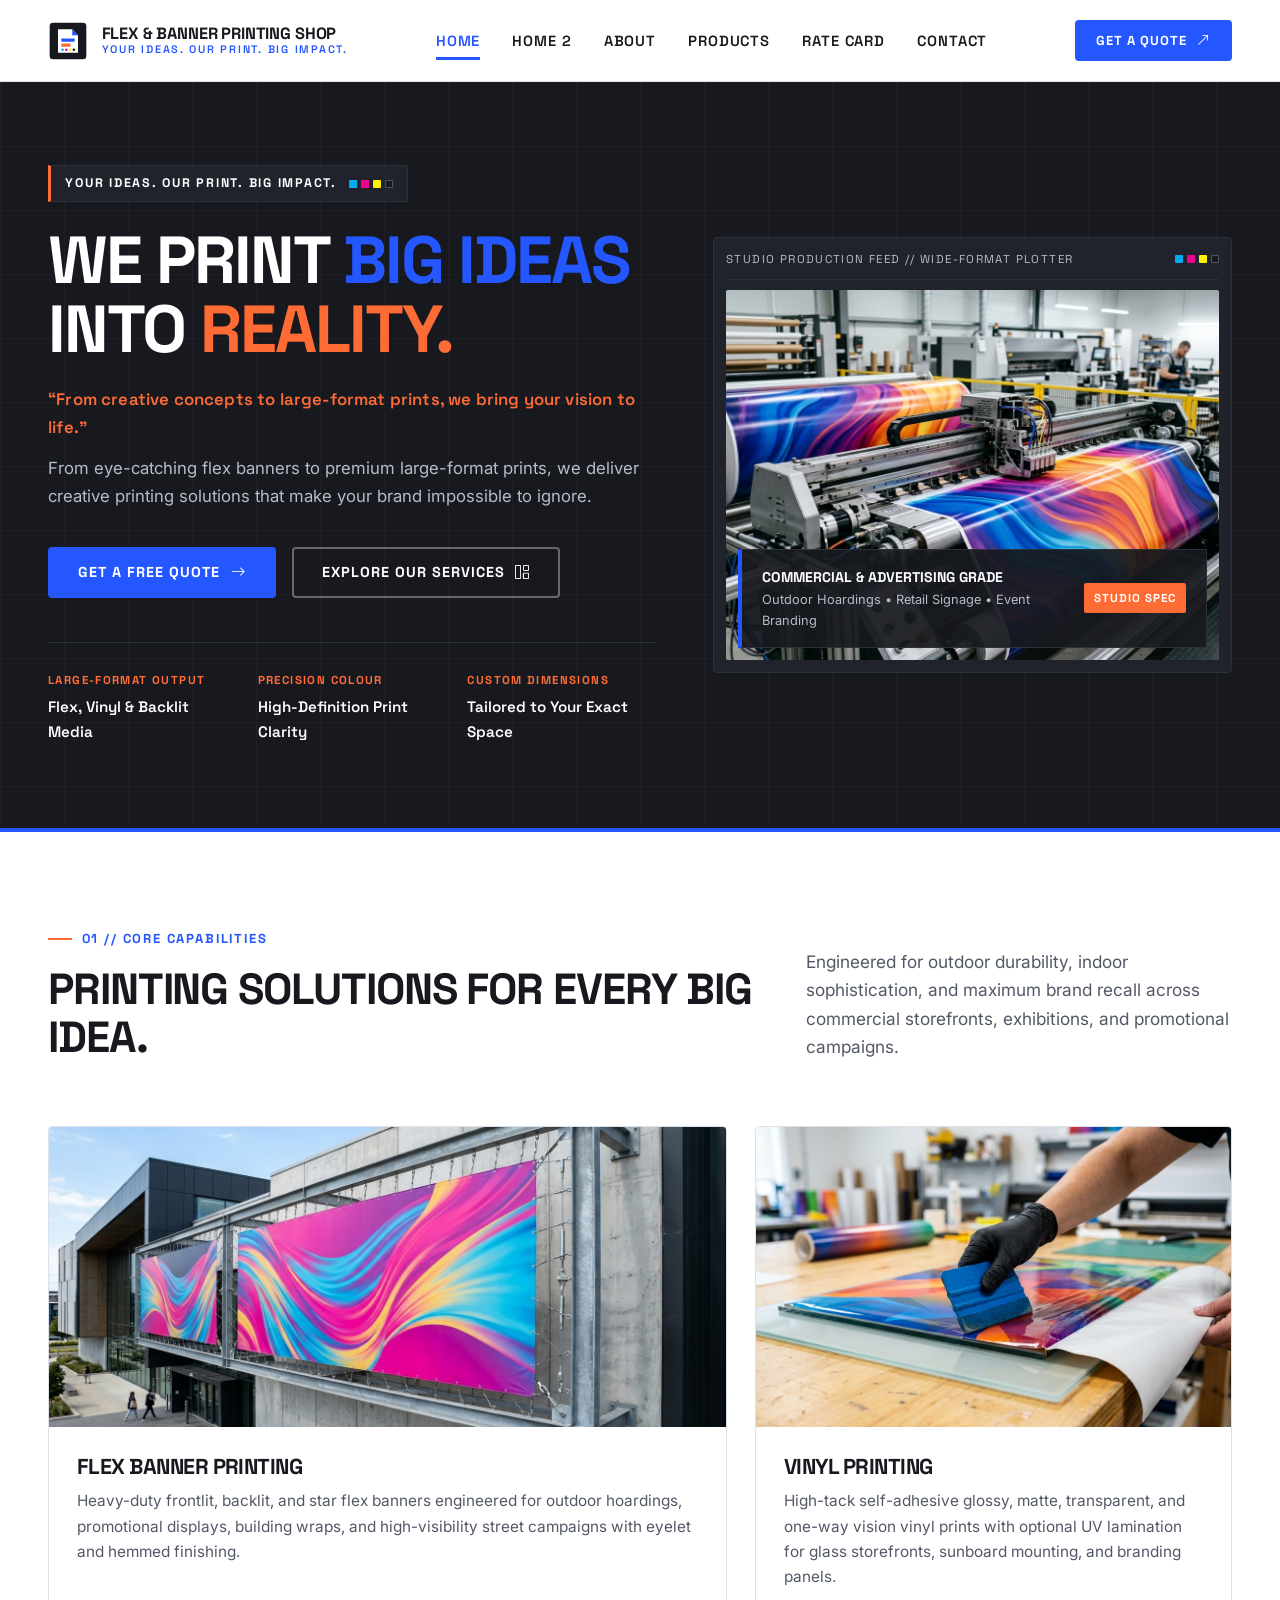
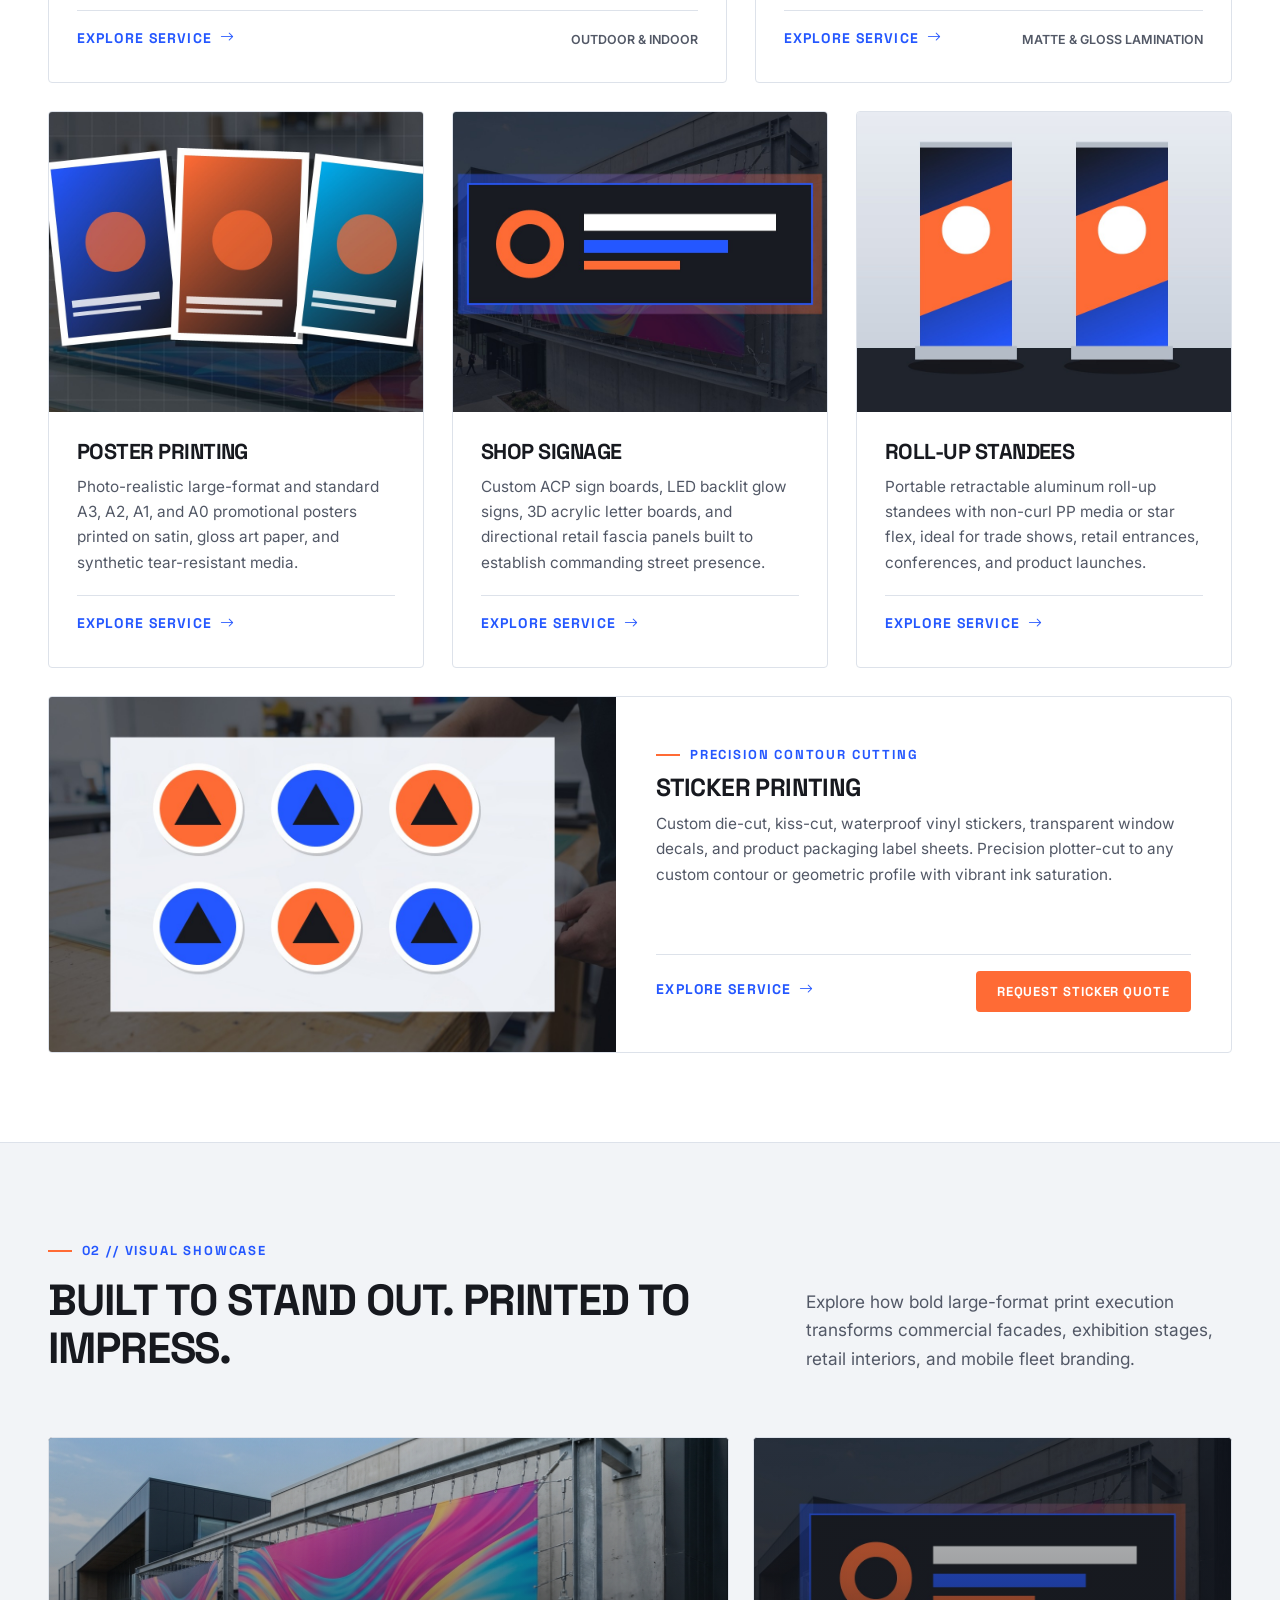
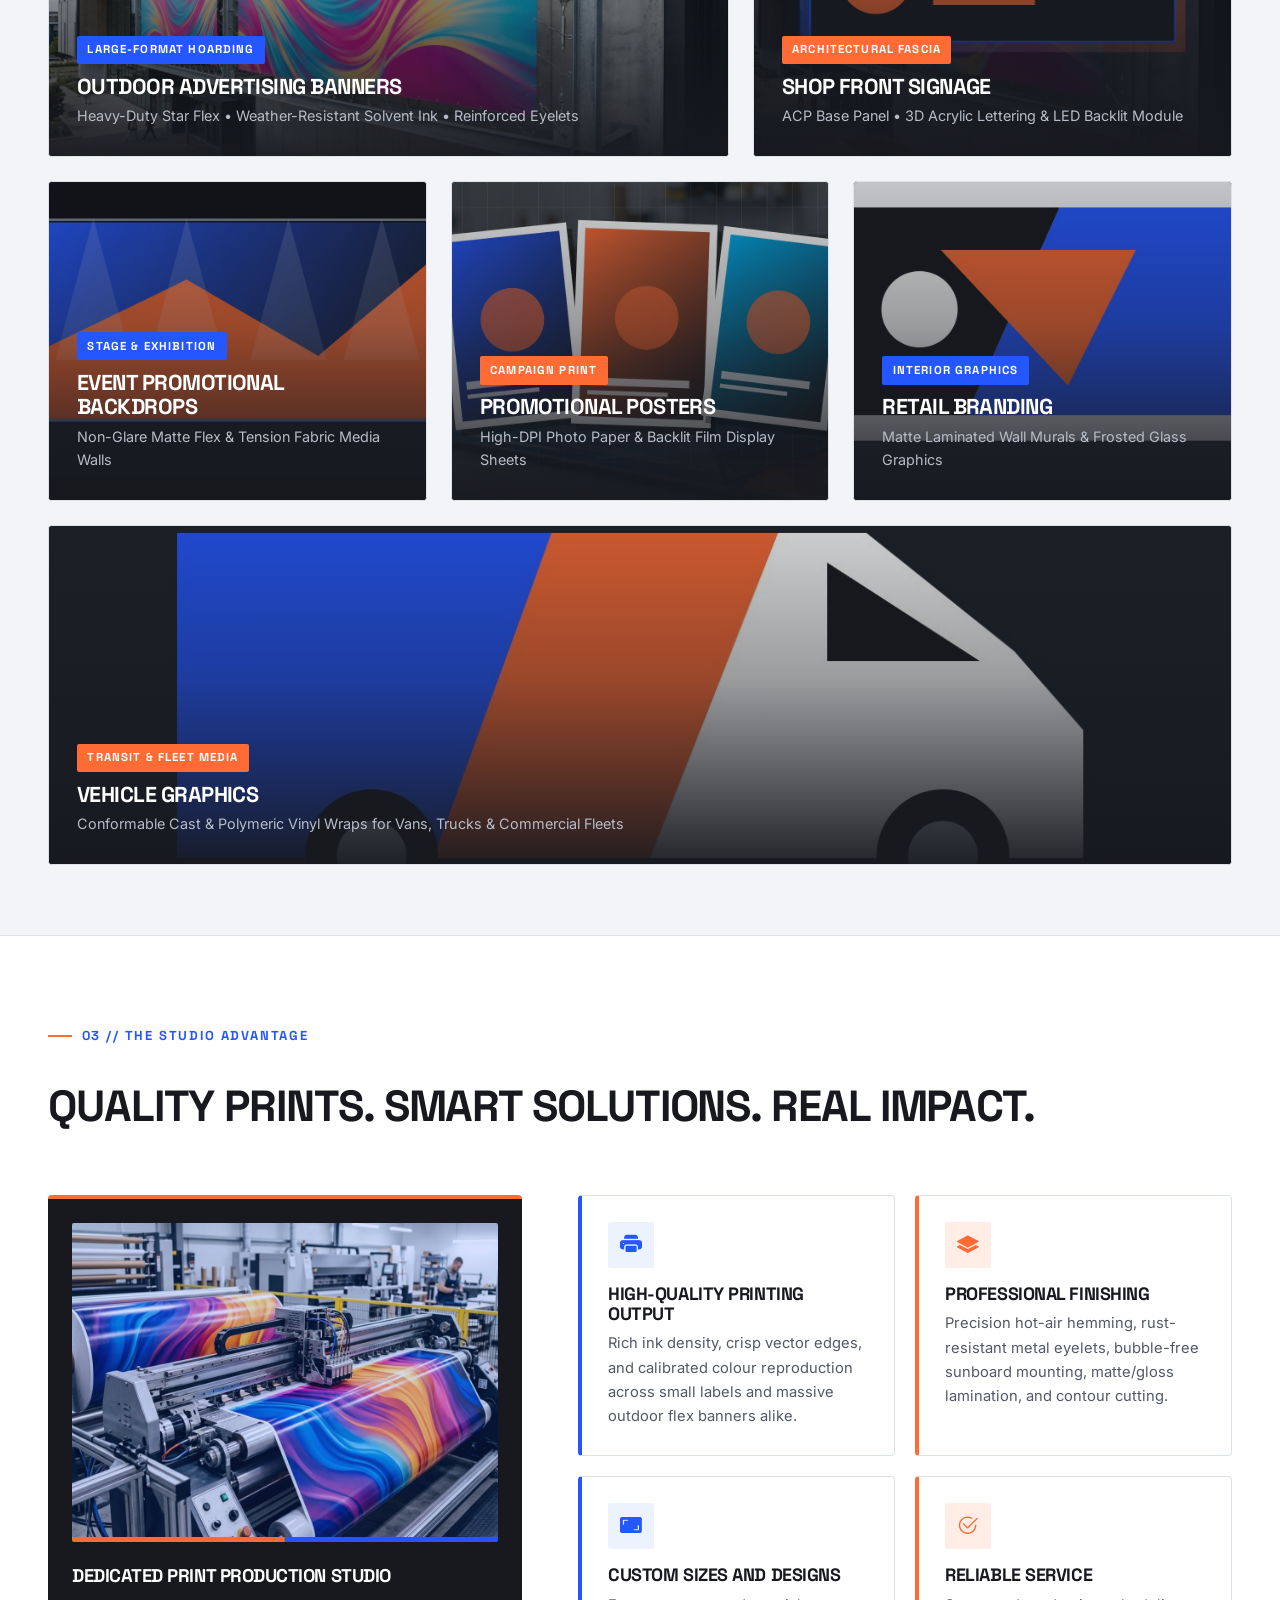
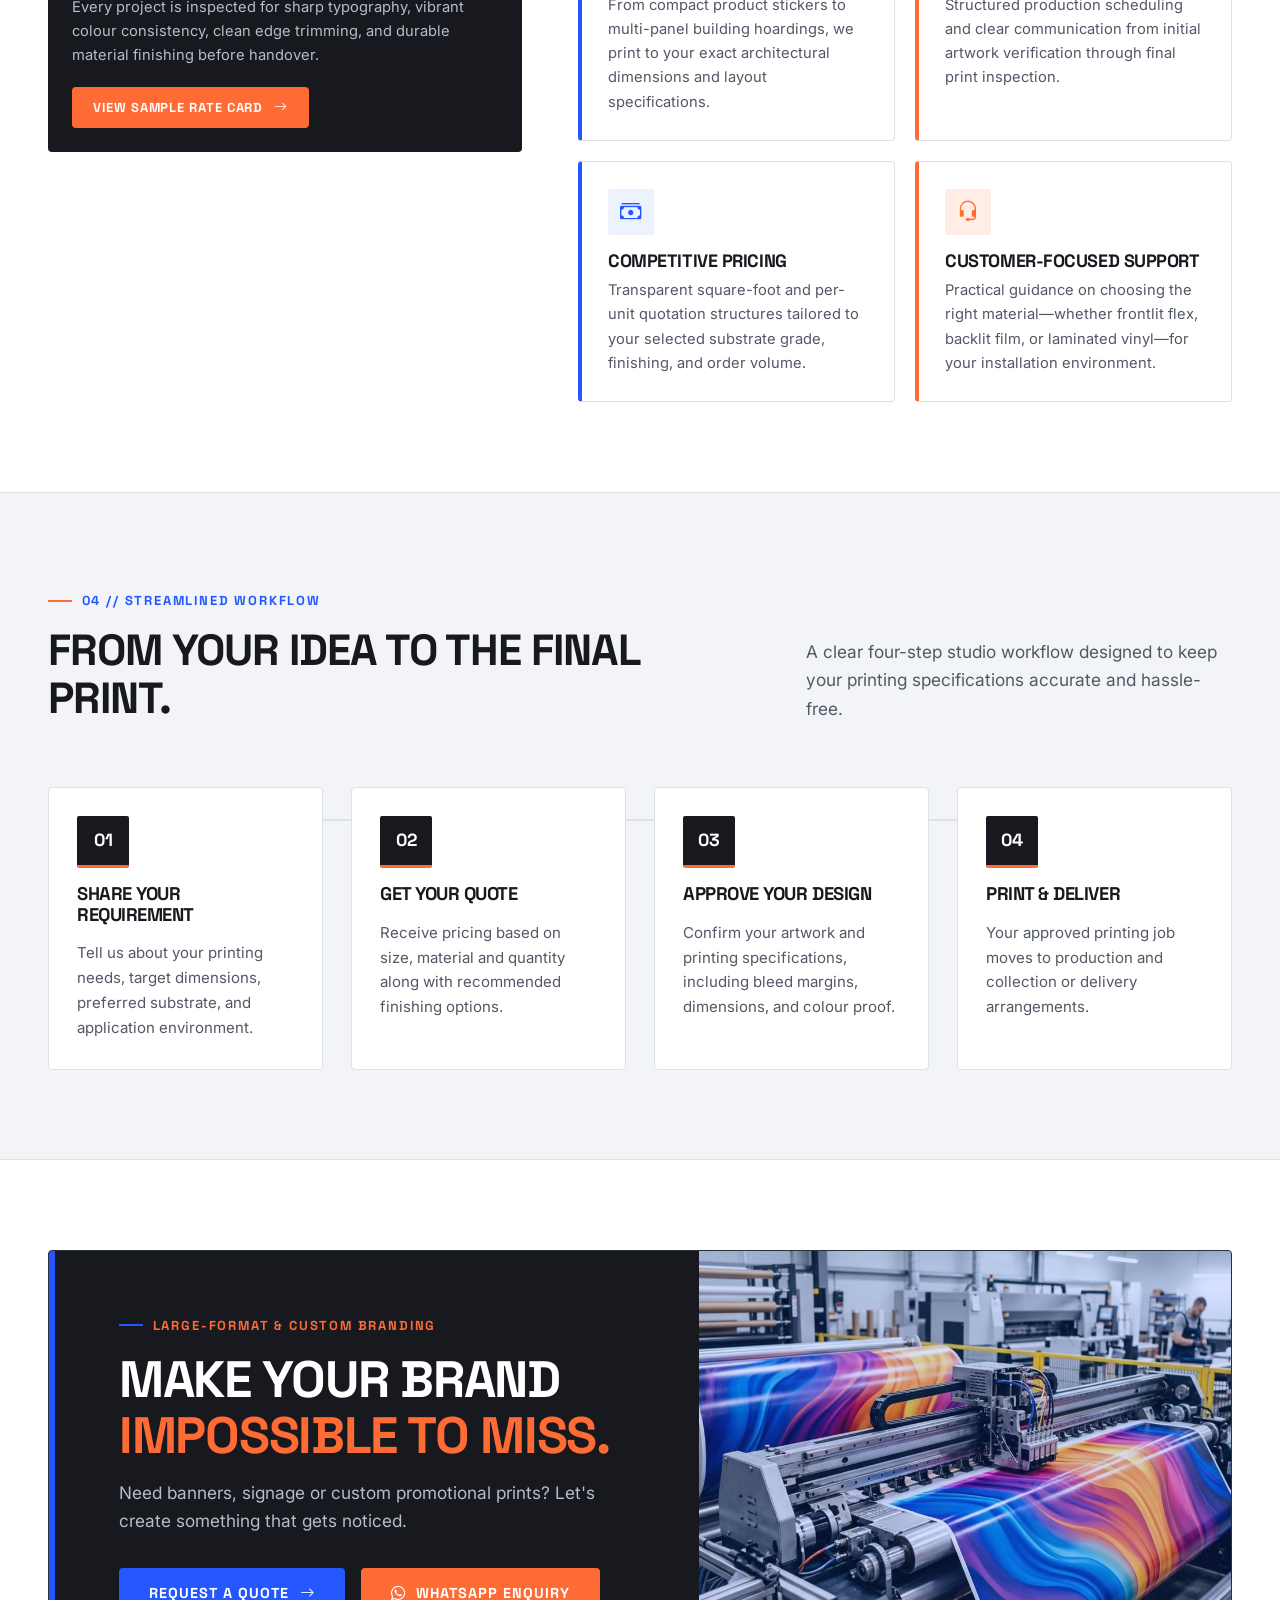
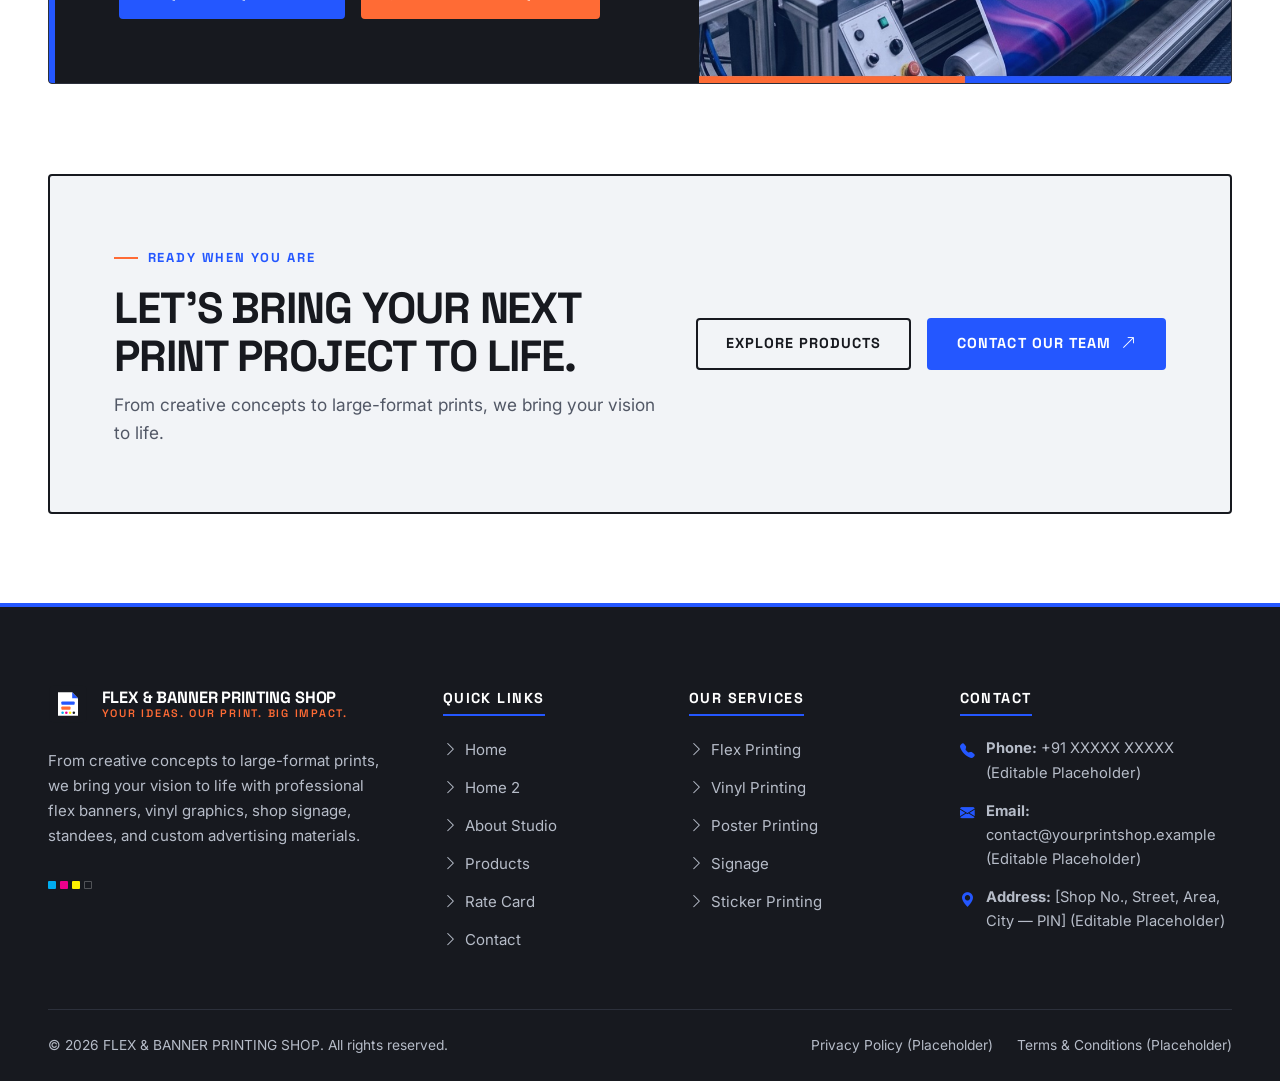
==== commit 458b881c: "Standardize CTA button sizes in Home 2 hero section" ====
--- a/index.html
+++ b/index.html
@@ -43,8 +43,8 @@
           <circle cx="31" cy="34.5" r="1.5" fill="#17191F"/>
         </svg>
         <div class="brand-logo__text">
-          <span class="brand-logo__title">FLEX &amp; BANNER PRINTING</span>
-          <span class="brand-logo__sub">CREATIVE PRINT STUDIO</span>
+          <span class="brand-logo__title">FLEX &amp; BANNER PRINTING SHOP</span>
+          <span class="brand-logo__sub">YOUR IDEAS. OUR PRINT. BIG IMPACT.</span>
         </div>
       </a>
 
@@ -728,10 +728,10 @@
         <div>
           <a href="index.html" class="brand-logo brand-logo--light" aria-label="Flex &amp; Banner Printing Shop Home">
             <svg class="brand-logo__mark" viewBox="0 0 48 48" fill="none" xmlns="http://www.w3.org/2000/svg" aria-hidden="true">
-              <rect x="2" y="2" width="44" height="44" rx="4" fill="#2457FF"/>
+              <rect x="2" y="2" width="44" height="44" rx="4" fill="#17191F"/>
               <path d="M12 10H29L36 17V38H12V10Z" fill="#FFFFFF"/>
-              <path d="M29 10V17H36L29 10Z" fill="#FF6B35"/>
-              <rect x="16" y="21" width="16" height="4" rx="1" fill="#17191F"/>
+              <path d="M29 10V17H36L29 10Z" fill="#2457FF"/>
+              <rect x="16" y="21" width="16" height="4" rx="1" fill="#2457FF"/>
               <rect x="16" y="27" width="11" height="4" rx="1" fill="#FF6B35"/>
               <circle cx="17.5" cy="34.5" r="1.5" fill="#00ADEF"/>
               <circle cx="22" cy="34.5" r="1.5" fill="#EC008C"/>
--- a/assets/css/style.css
+++ b/assets/css/style.css
@@ -430,10 +430,18 @@
   color: var(--color-primary);
   padding-bottom: 2px;
   border-bottom: 2px solid transparent;
+  width: fit-content;
+  max-width: 100%;
+}
+
+.link-arrow span {
+  display: inline-block;
+  white-space: nowrap;
 }
 
 .link-arrow i {
   transition: transform var(--transition-fast);
+  flex-shrink: 0;
 }
 
 .link-arrow:hover {
@@ -820,6 +828,13 @@
 }
 
 @media (min-width: 1024px) {
+  /* Match heights uniformly across desktop grid */
+  .service-block--span-7 .service-block__media,
+  .service-block--span-5 .service-block__media,
+  .service-block--span-4 .service-block__media {
+    aspect-ratio: auto;
+    height: 300px;
+  }
 
   /* Editorial asymmetric rhythm: Row 1 (7 + 5), Row 2 (4 + 4 + 4), Row 3 (12 horizontal split) */
   .service-block--span-7 {
@@ -880,6 +895,16 @@
   letter-spacing: 0.1em;
   padding: 0.35rem 0.65rem;
   border-left: 3px solid var(--color-secondary);
+  opacity: 0;
+  transform: translateY(-6px);
+  transition: opacity var(--transition-fast), transform var(--transition-fast);
+  pointer-events: none;
+  z-index: 2;
+}
+
+.service-block:hover .service-block__index {
+  opacity: 1;
+  transform: translateY(0);
 }
 
 .service-block__body {
@@ -914,6 +939,8 @@
   display: flex;
   align-items: center;
   justify-content: space-between;
+  flex-wrap: wrap;
+  gap: 0.85rem;
 }
 
 /* ==========================================================================
@@ -2149,12 +2176,18 @@
   .nav-links {
     flex-direction: column;
     align-items: stretch;
-    gap: 0.25rem;
+    gap: 0;
   }
 
   .nav-link {
-    padding: 0.85rem 0.5rem;
+    display: flex;
+    align-items: center;
+    padding: 0.9rem 0.5rem;
     border-bottom: 1px solid var(--color-grey-border);
+  }
+
+  .nav-link::after {
+    display: none;
   }
 
   .nav-cta-mobile {
@@ -2375,6 +2408,31 @@
   margin-bottom: 1.35rem;
 }
 
+/* Home 2 Hero Equal Button Sizing */
+.hero-alt .btn-group {
+  display: flex;
+  flex-wrap: wrap;
+  align-items: stretch;
+  gap: 1rem;
+}
+
+.hero-alt .btn-group .btn {
+  flex: 1 1 290px;
+  max-width: 320px;
+  min-height: 52px;
+  padding: 0.95rem 1.25rem;
+  justify-content: center;
+  text-align: center;
+}
+
+@media (max-width: 640px) {
+  .hero-alt .btn-group .btn {
+    flex: 1 1 100%;
+    max-width: 100%;
+    width: 100%;
+  }
+}
+
 .hero-alt__metrics {
   margin-top: 2.25rem;
   padding-top: 1.5rem;
@@ -2565,6 +2623,16 @@
   letter-spacing: 0.08em;
   padding: 0.3rem 0.65rem;
   border-left: 3px solid var(--color-primary);
+  opacity: 0;
+  transform: translateY(-6px);
+  transition: opacity var(--transition-fast), transform var(--transition-fast);
+  pointer-events: none;
+  z-index: 2;
+}
+
+.studio-card:hover .studio-card__tag {
+  opacity: 1;
+  transform: translateY(0);
 }
 
 .studio-card__tag--orange {
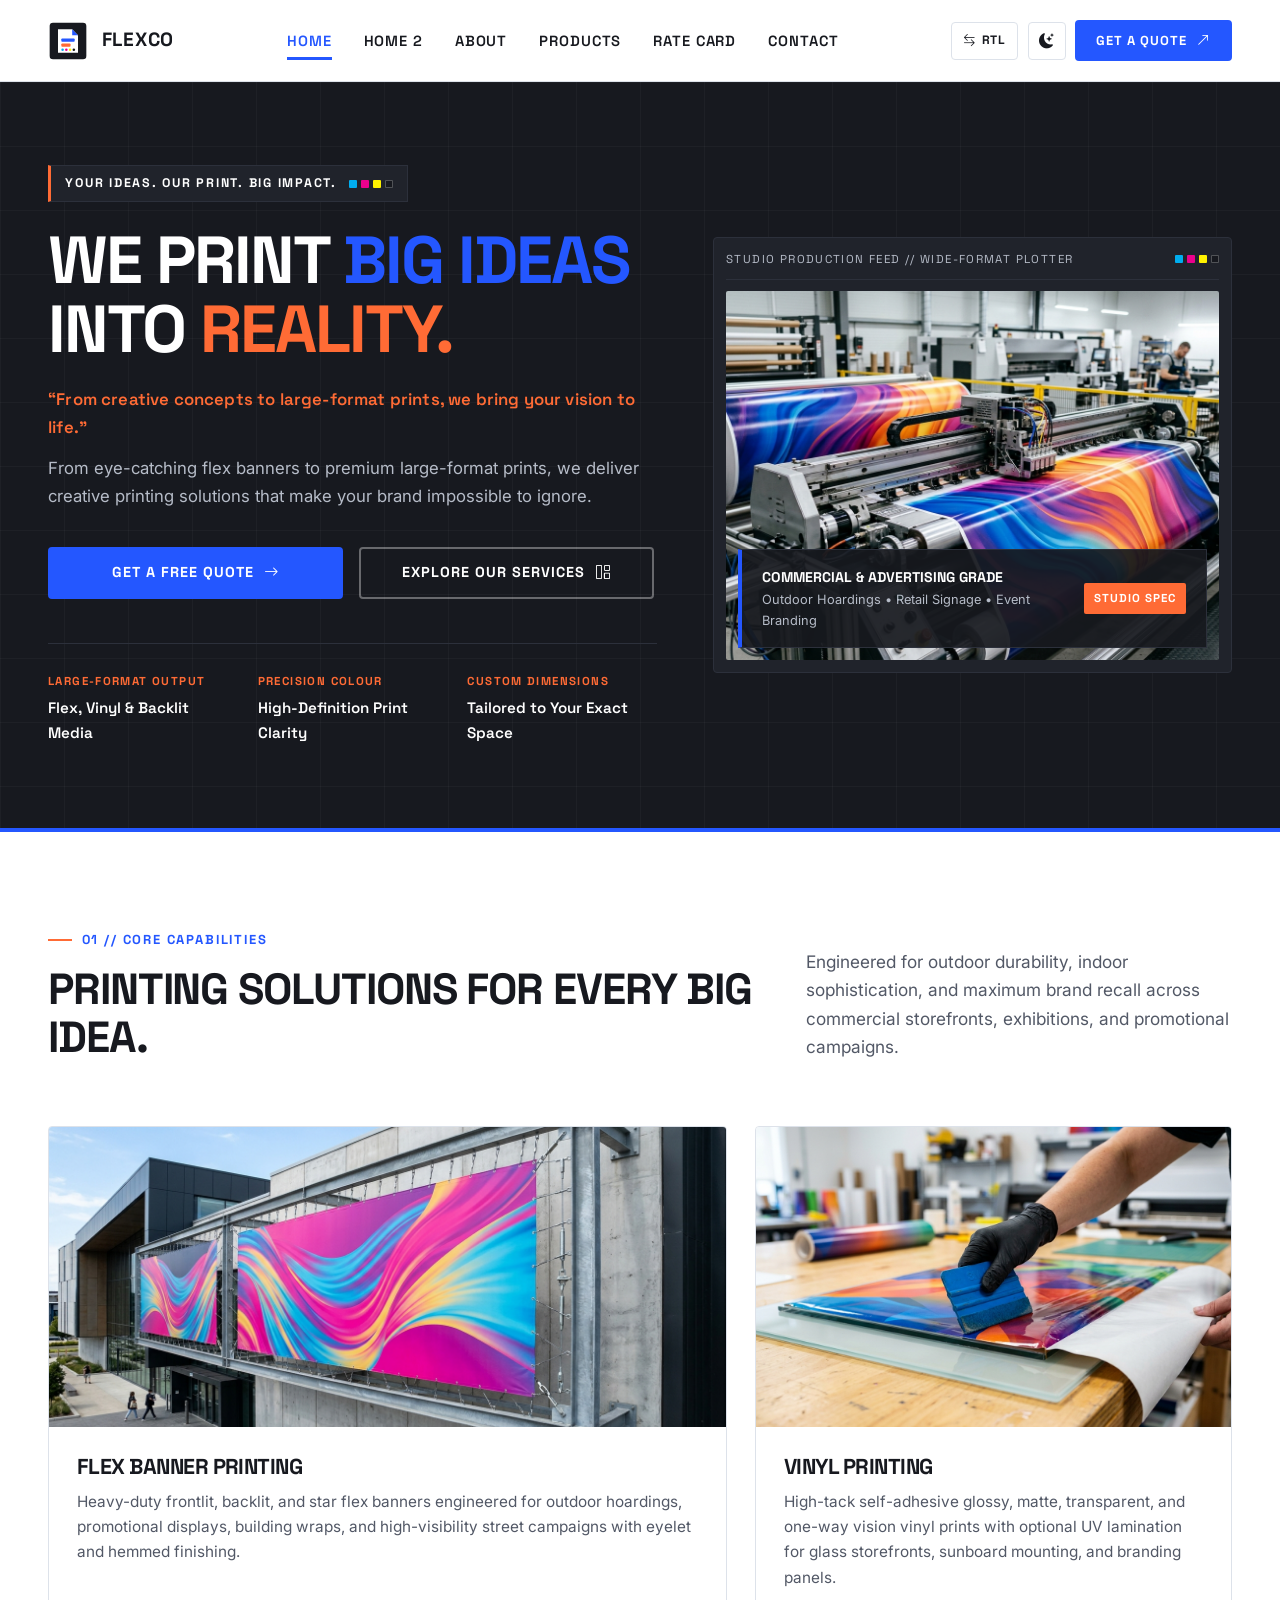
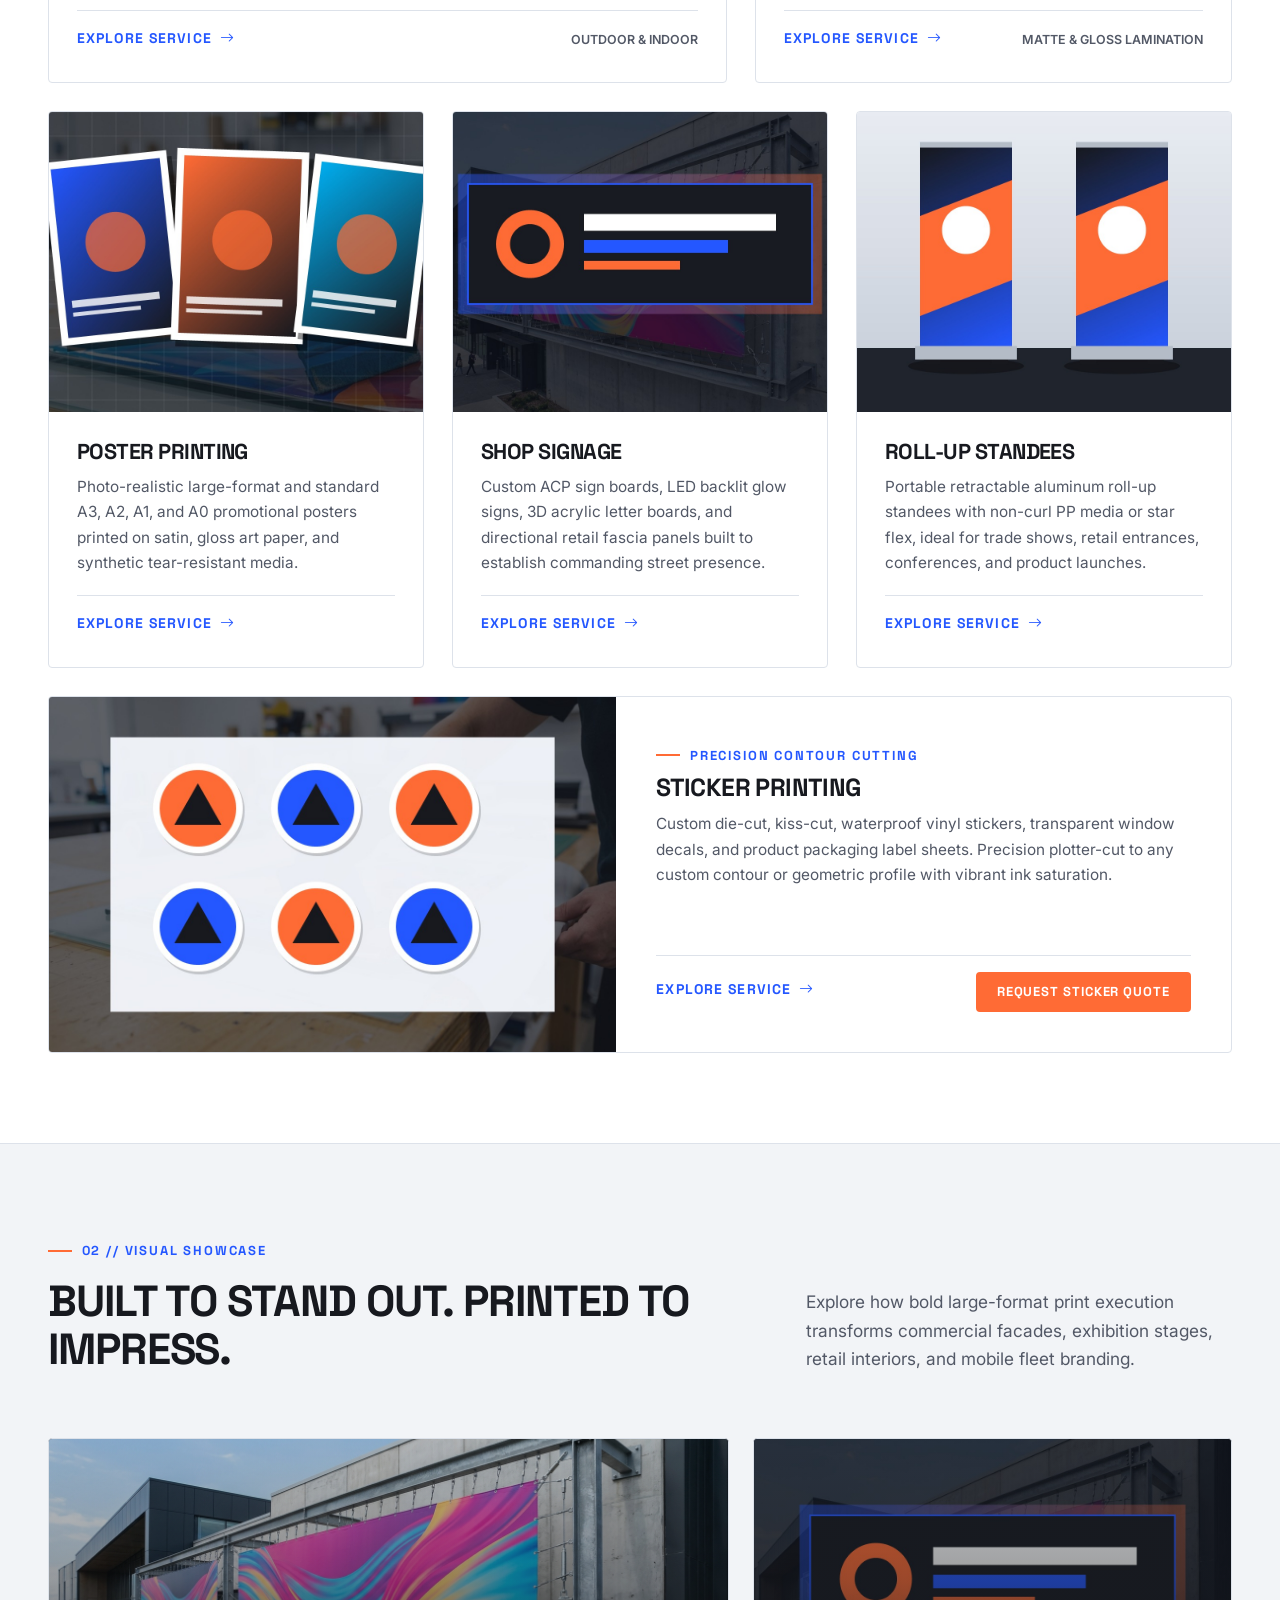
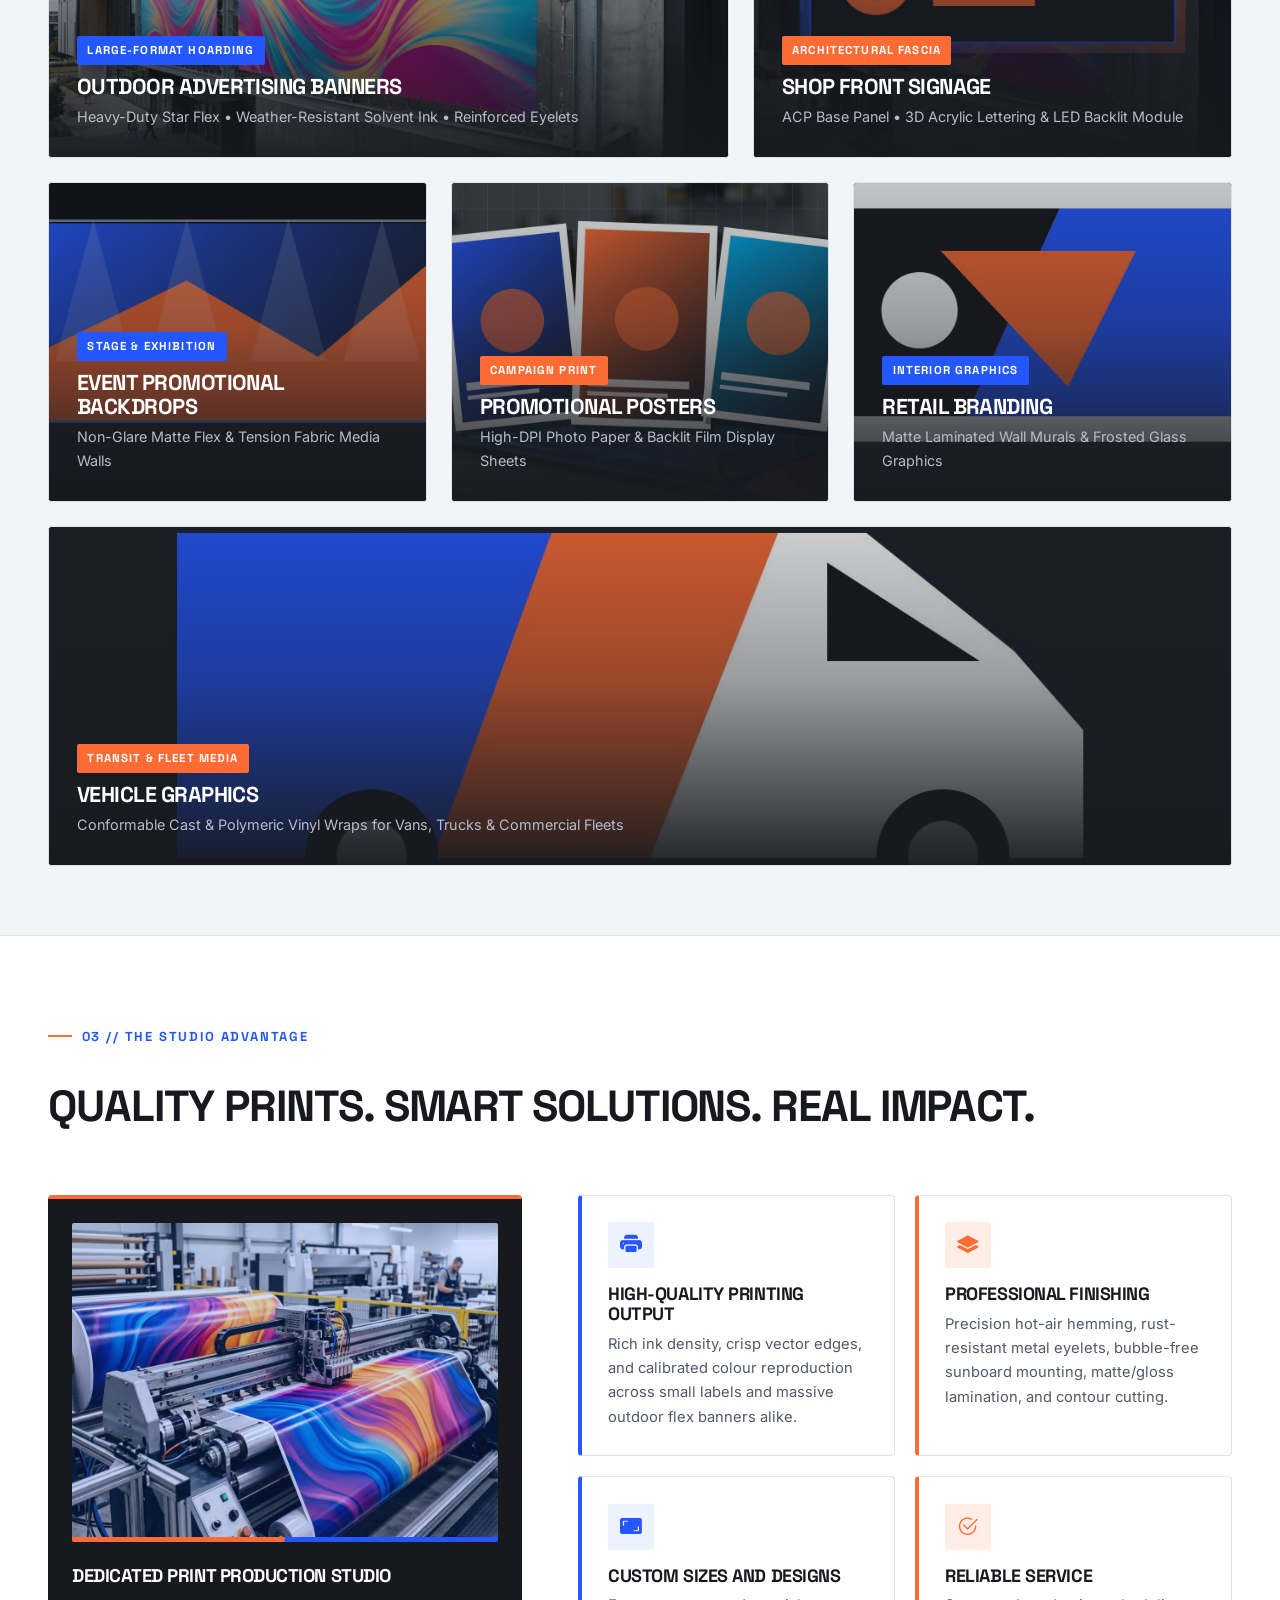
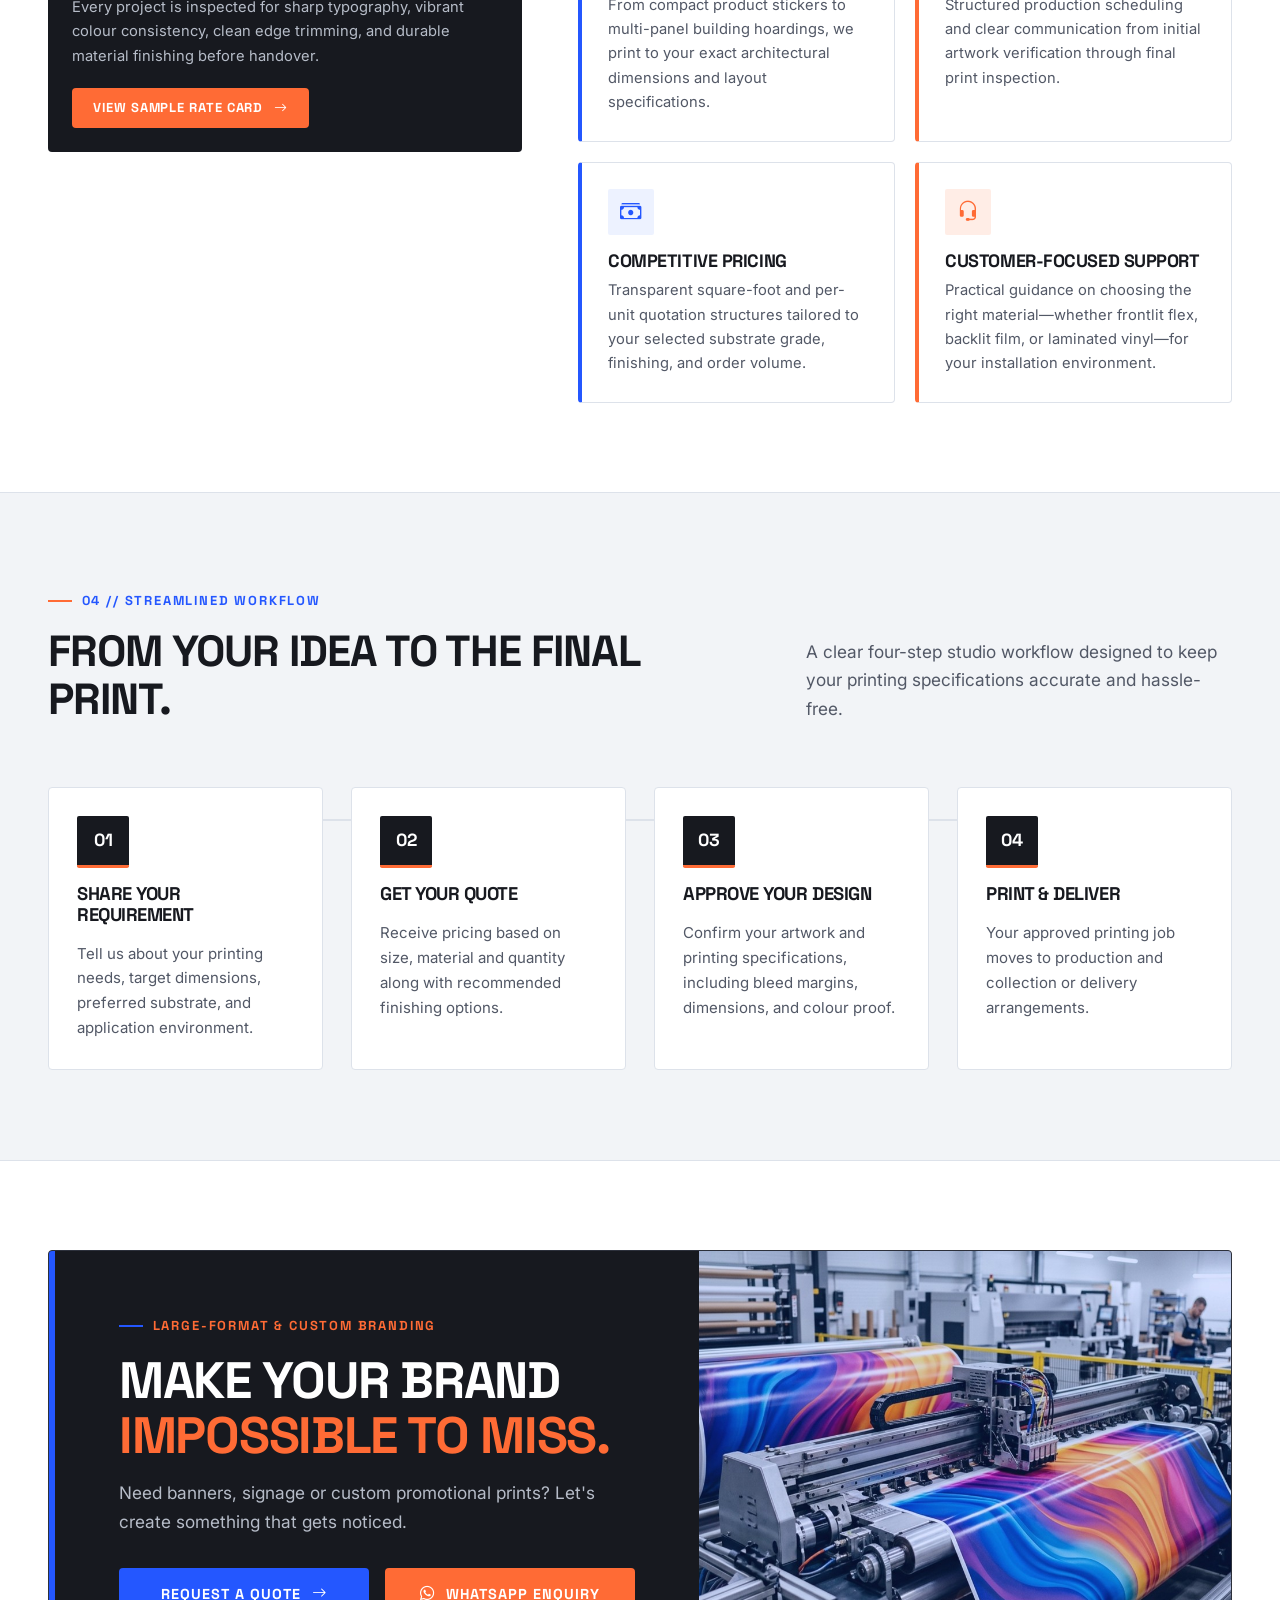
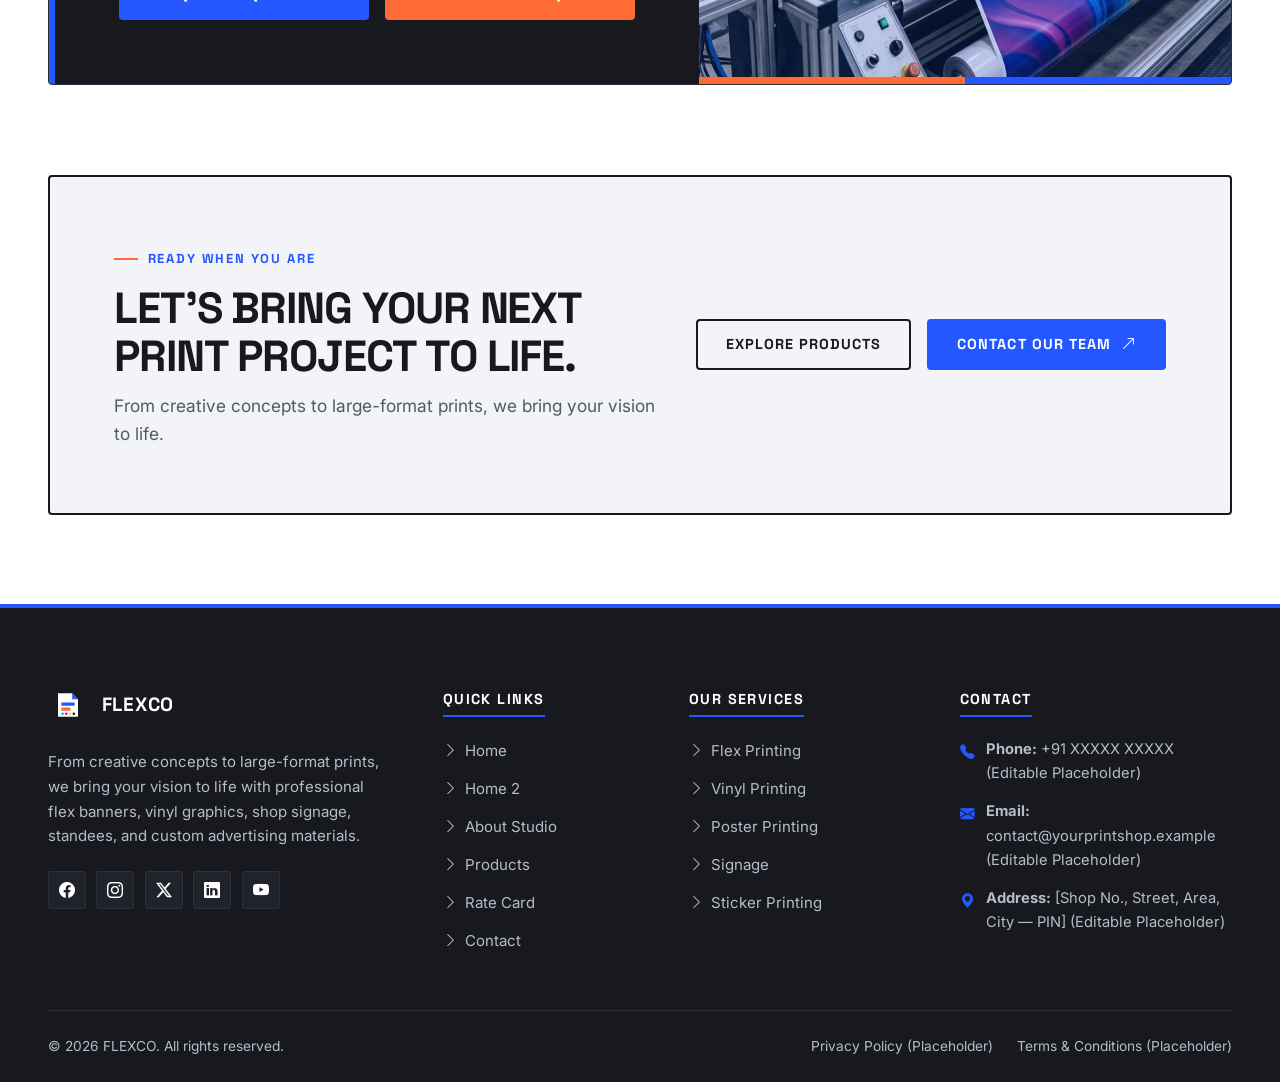
==== commit ea1a4672: "Update navbar RTL/theme toggles, brand name to FLEXCO, 1024px responsiveness, and social media icons" ====
--- a/index.html
+++ b/index.html
@@ -1,19 +1,23 @@
 <!DOCTYPE html>
 <html lang="en">
+
 <head>
   <meta charset="UTF-8">
   <meta name="viewport" content="width=device-width, initial-scale=1.0">
-  <title>Flex &amp; Banner Printing Shop | Professional Printing Services</title>
-  <meta name="description" content="From creative concepts to large-format prints, Flex &amp; Banner Printing Shop delivers high-impact flex banners, vinyl printing, shop signage, roll-up standees, posters, and custom advertising materials.">
-  <meta property="og:title" content="Flex &amp; Banner Printing Shop | Professional Printing Services">
-  <meta property="og:description" content="Your Ideas. Our Print. Big Impact. Large-format flex banners, vinyl printing, shop signage, and custom branding solutions.">
+  <title>Flexco | Professional Printing Services</title>
+  <meta name="description" content="From creative concepts to large-format prints, Flexco delivers high-impact flex banners, vinyl printing, shop signage, roll-up standees, posters, and custom advertising materials.">
+  <meta property="og:title" content="Flexco | Professional Printing Services">
+  <meta property="og:description"
+    content="Your Ideas. Our Print. Big Impact. Large-format flex banners, vinyl printing, shop signage, and custom branding solutions.">
   <meta property="og:type" content="website">
   <meta property="og:image" content="assets/images/hero-printing.webp">
 
   <!-- Google Fonts: Space Grotesk & Inter -->
   <link rel="preconnect" href="https://fonts.googleapis.com">
   <link rel="preconnect" href="https://fonts.gstatic.com" crossorigin>
-  <link href="https://fonts.googleapis.com/css2?family=Inter:wght@400;500;600;700&amp;family=Space+Grotesk:wght@500;600;700&amp;display=swap" rel="stylesheet">
+  <link
+    href="https://fonts.googleapis.com/css2?family=Inter:wght@400;500;600;700&amp;family=Space+Grotesk:wght@500;600;700&amp;display=swap"
+    rel="stylesheet">
 
   <!-- Bootstrap Icons CDN (Icons Only) -->
   <link rel="stylesheet" href="https://cdn.jsdelivr.net/npm/bootstrap-icons@1.11.3/font/bootstrap-icons.min.css">
@@ -21,6 +25,7 @@
   <!-- Main Stylesheet -->
   <link rel="stylesheet" href="assets/css/style.css">
 </head>
+
 <body>
   <a href="#main-content" class="skip-link">Skip to main content</a>
 
@@ -29,22 +34,22 @@
        ======================================================================== -->
   <header class="site-header" id="siteHeader">
     <div class="container navbar">
-      <!-- LEFT: Brand Logo + FLEX & BANNER PRINTING -->
-      <a href="index.html" class="brand-logo" aria-label="Flex &amp; Banner Printing Home">
-        <svg class="brand-logo__mark" viewBox="0 0 48 48" fill="none" xmlns="http://www.w3.org/2000/svg" aria-hidden="true">
-          <rect x="2" y="2" width="44" height="44" rx="4" fill="#17191F"/>
-          <path d="M12 10H29L36 17V38H12V10Z" fill="#FFFFFF"/>
-          <path d="M29 10V17H36L29 10Z" fill="#2457FF"/>
-          <rect x="16" y="21" width="16" height="4" rx="1" fill="#2457FF"/>
-          <rect x="16" y="27" width="11" height="4" rx="1" fill="#FF6B35"/>
-          <circle cx="17.5" cy="34.5" r="1.5" fill="#00ADEF"/>
-          <circle cx="22" cy="34.5" r="1.5" fill="#EC008C"/>
-          <circle cx="26.5" cy="34.5" r="1.5" fill="#FFF200"/>
-          <circle cx="31" cy="34.5" r="1.5" fill="#17191F"/>
+      <!-- LEFT: Brand Logo + FLEXCO -->
+      <a href="index.html" class="brand-logo" aria-label="Flexco Home">
+        <svg class="brand-logo__mark" viewBox="0 0 48 48" fill="none" xmlns="http://www.w3.org/2000/svg"
+          aria-hidden="true">
+          <rect x="2" y="2" width="44" height="44" rx="4" fill="#17191F" />
+          <path d="M12 10H29L36 17V38H12V10Z" fill="#FFFFFF" />
+          <path d="M29 10V17H36L29 10Z" fill="#2457FF" />
+          <rect x="16" y="21" width="16" height="4" rx="1" fill="#2457FF" />
+          <rect x="16" y="27" width="11" height="4" rx="1" fill="#FF6B35" />
+          <circle cx="17.5" cy="34.5" r="1.5" fill="#00ADEF" />
+          <circle cx="22" cy="34.5" r="1.5" fill="#EC008C" />
+          <circle cx="26.5" cy="34.5" r="1.5" fill="#FFF200" />
+          <circle cx="31" cy="34.5" r="1.5" fill="#17191F" />
         </svg>
         <div class="brand-logo__text">
-          <span class="brand-logo__title">FLEX &amp; BANNER PRINTING SHOP</span>
-          <span class="brand-logo__sub">YOUR IDEAS. OUR PRINT. BIG IMPACT.</span>
+          <span class="brand-logo__title">FLEXCO</span>
         </div>
       </a>
 
@@ -64,13 +69,23 @@
         </a>
       </nav>
 
-      <!-- RIGHT: Get a Quote CTA & Mobile Toggle -->
-      <div style="display:flex;align-items:center;gap:0.75rem;">
+      <!-- RIGHT: Theme, RTL, Get a Quote CTA & Mobile Toggle -->
+      <div class="nav-actions">
+        <button type="button" class="nav-util-btn nav-util-btn--rtl" id="rtlToggle" aria-pressed="false"
+          aria-label="Toggle Right-to-Left layout" title="Toggle RTL / LTR">
+          <i class="bi bi-arrow-left-right" aria-hidden="true"></i>
+          <span class="nav-util-btn__label">RTL</span>
+        </button>
+        <button type="button" class="nav-util-btn nav-util-btn--theme" id="themeToggle" aria-pressed="false"
+          aria-label="Toggle dark and light theme" title="Toggle Theme">
+          <i class="bi bi-moon-stars-fill" aria-hidden="true"></i>
+        </button>
         <a href="contact.html#enquiry-form" class="btn btn--primary btn--sm nav-cta-desktop">
           <span>Get a Quote</span>
           <i class="bi bi-arrow-up-right" aria-hidden="true"></i>
         </a>
-        <button type="button" class="nav-toggle" id="navToggle" aria-expanded="false" aria-controls="navMenu" aria-label="Toggle navigation menu">
+        <button type="button" class="nav-toggle" id="navToggle" aria-expanded="false" aria-controls="navMenu"
+          aria-label="Toggle navigation menu">
           <i class="bi bi-list" aria-hidden="true"></i>
         </button>
       </div>
@@ -95,7 +110,8 @@
           </div>
 
           <h1 id="hero-heading" class="display-xl hero__title">
-            WE PRINT <span class="text-highlight-blue">BIG IDEAS</span> INTO <span class="text-highlight-orange">REALITY.</span>
+            WE PRINT <span class="text-highlight-blue">BIG IDEAS</span> INTO <span
+              class="text-highlight-orange">REALITY.</span>
           </h1>
 
           <p class="hero__supporting-quote">
@@ -103,7 +119,8 @@
           </p>
 
           <p class="hero__description">
-            From eye-catching flex banners to premium large-format prints, we deliver creative printing solutions that make your brand impossible to ignore.
+            From eye-catching flex banners to premium large-format prints, we deliver creative printing solutions that
+            make your brand impossible to ignore.
           </p>
 
           <div class="btn-group">
@@ -145,14 +162,9 @@
               </span>
             </div>
             <div class="hero__image-wrap">
-              <img
-                src="assets/images/hero-printing.webp"
+              <img src="assets/images/hero-printing.webp"
                 alt="Large-format industrial printing machine producing a vibrant full-colour advertising banner in a modern printing studio"
-                class="hero__image"
-                width="900"
-                height="675"
-                fetchpriority="high"
-              >
+                class="hero__image" width="900" height="675" fetchpriority="high">
             </div>
             <div class="hero__floating-badge">
               <div>
@@ -179,7 +191,8 @@
             </h2>
           </div>
           <p class="lead-text">
-            Engineered for outdoor durability, indoor sophistication, and maximum brand recall across commercial storefronts, exhibitions, and promotional campaigns.
+            Engineered for outdoor durability, indoor sophistication, and maximum brand recall across commercial
+            storefronts, exhibitions, and promotional campaigns.
           </p>
         </div>
 
@@ -188,20 +201,16 @@
           <article class="service-block service-block--span-7 reveal-on-scroll">
             <div class="service-block__media">
               <span class="service-block__index">SERVICE // 01</span>
-              <img
-                src="assets/images/flex-banner.webp"
+              <img src="assets/images/flex-banner.webp"
                 alt="Large outdoor commercial flex banner mounted on an architectural building frame"
-                class="service-block__img"
-                width="760"
-                height="475"
-                loading="lazy"
-              >
+                class="service-block__img" width="760" height="475" loading="lazy">
             </div>
             <div class="service-block__body">
               <div>
                 <h3 class="service-block__title">Flex Banner Printing</h3>
                 <p class="service-block__desc">
-                  Heavy-duty frontlit, backlit, and star flex banners engineered for outdoor hoardings, promotional displays, building wraps, and high-visibility street campaigns with eyelet and hemmed finishing.
+                  Heavy-duty frontlit, backlit, and star flex banners engineered for outdoor hoardings, promotional
+                  displays, building wraps, and high-visibility street campaigns with eyelet and hemmed finishing.
                 </p>
               </div>
               <div class="service-block__footer">
@@ -209,7 +218,8 @@
                   <span>Explore Service</span>
                   <i class="bi bi-arrow-right" aria-hidden="true"></i>
                 </a>
-                <span style="font-size:0.78rem;color:var(--color-text-muted);font-weight:600;">OUTDOOR &amp; INDOOR</span>
+                <span style="font-size:0.78rem;color:var(--color-text-muted);font-weight:600;">OUTDOOR &amp;
+                  INDOOR</span>
               </div>
             </div>
           </article>
@@ -218,20 +228,16 @@
           <article class="service-block service-block--span-5 reveal-on-scroll">
             <div class="service-block__media">
               <span class="service-block__index">SERVICE // 02</span>
-              <img
-                src="assets/images/vinyl-printing.webp"
+              <img src="assets/images/vinyl-printing.webp"
                 alt="Glossy self-adhesive vinyl print being applied smoothly onto an acrylic and glass board"
-                class="service-block__img"
-                width="600"
-                height="375"
-                loading="lazy"
-              >
+                class="service-block__img" width="600" height="375" loading="lazy">
             </div>
             <div class="service-block__body">
               <div>
                 <h3 class="service-block__title">Vinyl Printing</h3>
                 <p class="service-block__desc">
-                  High-tack self-adhesive glossy, matte, transparent, and one-way vision vinyl prints with optional UV lamination for glass storefronts, sunboard mounting, and branding panels.
+                  High-tack self-adhesive glossy, matte, transparent, and one-way vision vinyl prints with optional UV
+                  lamination for glass storefronts, sunboard mounting, and branding panels.
                 </p>
               </div>
               <div class="service-block__footer">
@@ -239,7 +245,8 @@
                   <span>Explore Service</span>
                   <i class="bi bi-arrow-right" aria-hidden="true"></i>
                 </a>
-                <span style="font-size:0.78rem;color:var(--color-text-muted);font-weight:600;">MATTE &amp; GLOSS LAMINATION</span>
+                <span style="font-size:0.78rem;color:var(--color-text-muted);font-weight:600;">MATTE &amp; GLOSS
+                  LAMINATION</span>
               </div>
             </div>
           </article>
@@ -248,20 +255,16 @@
           <article class="service-block service-block--span-4 reveal-on-scroll">
             <div class="service-block__media">
               <span class="service-block__index">SERVICE // 03</span>
-              <img
-                src="assets/images/poster-printing.webp"
+              <img src="assets/images/poster-printing.webp"
                 alt="High-resolution custom printed promotional posters arranged on a studio cutting table"
-                class="service-block__img"
-                width="500"
-                height="312"
-                loading="lazy"
-              >
+                class="service-block__img" width="500" height="312" loading="lazy">
             </div>
             <div class="service-block__body">
               <div>
                 <h3 class="service-block__title">Poster Printing</h3>
                 <p class="service-block__desc">
-                  Photo-realistic large-format and standard A3, A2, A1, and A0 promotional posters printed on satin, gloss art paper, and synthetic tear-resistant media.
+                  Photo-realistic large-format and standard A3, A2, A1, and A0 promotional posters printed on satin,
+                  gloss art paper, and synthetic tear-resistant media.
                 </p>
               </div>
               <div class="service-block__footer">
@@ -277,20 +280,16 @@
           <article class="service-block service-block--span-4 reveal-on-scroll">
             <div class="service-block__media">
               <span class="service-block__index">SERVICE // 04</span>
-              <img
-                src="assets/images/shop-signage.webp"
+              <img src="assets/images/shop-signage.webp"
                 alt="Illuminated LED acrylic shop signage board mounted on a modern commercial storefront"
-                class="service-block__img"
-                width="500"
-                height="312"
-                loading="lazy"
-              >
+                class="service-block__img" width="500" height="312" loading="lazy">
             </div>
             <div class="service-block__body">
               <div>
                 <h3 class="service-block__title">Shop Signage</h3>
                 <p class="service-block__desc">
-                  Custom ACP sign boards, LED backlit glow signs, 3D acrylic letter boards, and directional retail fascia panels built to establish commanding street presence.
+                  Custom ACP sign boards, LED backlit glow signs, 3D acrylic letter boards, and directional retail
+                  fascia panels built to establish commanding street presence.
                 </p>
               </div>
               <div class="service-block__footer">
@@ -306,20 +305,16 @@
           <article class="service-block service-block--span-4 reveal-on-scroll">
             <div class="service-block__media">
               <span class="service-block__index">SERVICE // 05</span>
-              <img
-                src="assets/images/rollup-standee.webp"
+              <img src="assets/images/rollup-standee.webp"
                 alt="Retractable aluminum roll-up banner standees displayed in a corporate exhibition venue"
-                class="service-block__img"
-                width="500"
-                height="312"
-                loading="lazy"
-              >
+                class="service-block__img" width="500" height="312" loading="lazy">
             </div>
             <div class="service-block__body">
               <div>
                 <h3 class="service-block__title">Roll-up Standees</h3>
                 <p class="service-block__desc">
-                  Portable retractable aluminum roll-up standees with non-curl PP media or star flex, ideal for trade shows, retail entrances, conferences, and product launches.
+                  Portable retractable aluminum roll-up standees with non-curl PP media or star flex, ideal for trade
+                  shows, retail entrances, conferences, and product launches.
                 </p>
               </div>
               <div class="service-block__footer">
@@ -335,21 +330,18 @@
           <article class="service-block service-block--span-12 reveal-on-scroll">
             <div class="service-block__media">
               <span class="service-block__index">SERVICE // 06</span>
-              <img
-                src="assets/images/sticker-printing.webp"
+              <img src="assets/images/sticker-printing.webp"
                 alt="Custom die-cut vinyl stickers and kiss-cut product packaging labels on a finishing workbench"
-                class="service-block__img"
-                width="720"
-                height="450"
-                loading="lazy"
-              >
+                class="service-block__img" width="720" height="450" loading="lazy">
             </div>
             <div class="service-block__body">
               <div>
                 <span class="eyebrow" style="margin-bottom:0.5rem;">PRECISION CONTOUR CUTTING</span>
                 <h3 class="service-block__title" style="font-size:1.55rem;">Sticker Printing</h3>
                 <p class="service-block__desc" style="max-width:62ch;">
-                  Custom die-cut, kiss-cut, waterproof vinyl stickers, transparent window decals, and product packaging label sheets. Precision plotter-cut to any custom contour or geometric profile with vibrant ink saturation.
+                  Custom die-cut, kiss-cut, waterproof vinyl stickers, transparent window decals, and product packaging
+                  label sheets. Precision plotter-cut to any custom contour or geometric profile with vibrant ink
+                  saturation.
                 </p>
               </div>
               <div class="service-block__footer">
@@ -357,7 +349,8 @@
                   <span>Explore Service</span>
                   <i class="bi bi-arrow-right" aria-hidden="true"></i>
                 </a>
-                <a href="contact.html?category=stickers-labels&amp;product=Custom%20Die-Cut%20Vinyl%20Stickers#enquiry-form" class="btn btn--secondary btn--sm">
+                <a href="contact.html?category=stickers-labels&amp;product=Custom%20Die-Cut%20Vinyl%20Stickers#enquiry-form"
+                  class="btn btn--secondary btn--sm">
                   <span>Request Sticker Quote</span>
                 </a>
               </div>
@@ -380,38 +373,30 @@
             </h2>
           </div>
           <p class="lead-text">
-            Explore how bold large-format print execution transforms commercial facades, exhibition stages, retail interiors, and mobile fleet branding.
+            Explore how bold large-format print execution transforms commercial facades, exhibition stages, retail
+            interiors, and mobile fleet branding.
           </p>
         </div>
 
         <div class="projects-mosaic">
           <!-- Project 1: Outdoor Advertising Banners -->
           <article class="project-tile project-tile--1 reveal-on-scroll">
-            <img
-              src="assets/images/flex-banner.webp"
+            <img src="assets/images/flex-banner.webp"
               alt="Large-scale outdoor advertising banner mounted on an urban commercial facade"
-              class="project-tile__img"
-              width="760"
-              height="420"
-              loading="lazy"
-            >
+              class="project-tile__img" width="760" height="420" loading="lazy">
             <div class="project-tile__overlay">
               <span class="project-tile__category">LARGE-FORMAT HOARDING</span>
               <h3 class="project-tile__title">Outdoor Advertising Banners</h3>
-              <p class="project-tile__meta">Heavy-Duty Star Flex • Weather-Resistant Solvent Ink • Reinforced Eyelets</p>
+              <p class="project-tile__meta">Heavy-Duty Star Flex • Weather-Resistant Solvent Ink • Reinforced Eyelets
+              </p>
             </div>
           </article>
 
           <!-- Project 2: Shop Front Signage -->
           <article class="project-tile project-tile--2 reveal-on-scroll">
-            <img
-              src="assets/images/shop-signage.webp"
-              alt="Illuminated acrylic and LED shop front signage on a modern retail exterior"
-              class="project-tile__img"
-              width="560"
-              height="420"
-              loading="lazy"
-            >
+            <img src="assets/images/shop-signage.webp"
+              alt="Illuminated acrylic and LED shop front signage on a modern retail exterior" class="project-tile__img"
+              width="560" height="420" loading="lazy">
             <div class="project-tile__overlay">
               <span class="project-tile__category project-tile__category--orange">ARCHITECTURAL FASCIA</span>
               <h3 class="project-tile__title">Shop Front Signage</h3>
@@ -421,14 +406,9 @@
 
           <!-- Project 3: Event Promotional Backdrops -->
           <article class="project-tile project-tile--3 reveal-on-scroll">
-            <img
-              src="assets/images/event-backdrop.webp"
-              alt="Wide-format event promotional stage backdrop in a conference hall"
-              class="project-tile__img"
-              width="440"
-              height="340"
-              loading="lazy"
-            >
+            <img src="assets/images/event-backdrop.webp"
+              alt="Wide-format event promotional stage backdrop in a conference hall" class="project-tile__img"
+              width="440" height="340" loading="lazy">
             <div class="project-tile__overlay">
               <span class="project-tile__category">STAGE &amp; EXHIBITION</span>
               <h3 class="project-tile__title">Event Promotional Backdrops</h3>
@@ -438,14 +418,9 @@
 
           <!-- Project 4: Promotional Posters -->
           <article class="project-tile project-tile--4 reveal-on-scroll">
-            <img
-              src="assets/images/poster-printing.webp"
-              alt="High-contrast commercial promotional posters printed on satin art stock"
-              class="project-tile__img"
-              width="440"
-              height="340"
-              loading="lazy"
-            >
+            <img src="assets/images/poster-printing.webp"
+              alt="High-contrast commercial promotional posters printed on satin art stock" class="project-tile__img"
+              width="440" height="340" loading="lazy">
             <div class="project-tile__overlay">
               <span class="project-tile__category project-tile__category--orange">CAMPAIGN PRINT</span>
               <h3 class="project-tile__title">Promotional Posters</h3>
@@ -455,14 +430,9 @@
 
           <!-- Project 5: Retail Branding -->
           <article class="project-tile project-tile--5 reveal-on-scroll">
-            <img
-              src="assets/images/wall-graphics.webp"
+            <img src="assets/images/wall-graphics.webp"
               alt="Custom printed interior retail branding wall graphics in a commercial showroom"
-              class="project-tile__img"
-              width="440"
-              height="340"
-              loading="lazy"
-            >
+              class="project-tile__img" width="440" height="340" loading="lazy">
             <div class="project-tile__overlay">
               <span class="project-tile__category">INTERIOR GRAPHICS</span>
               <h3 class="project-tile__title">Retail Branding</h3>
@@ -472,18 +442,14 @@
 
           <!-- Project 6: Vehicle Graphics -->
           <article class="project-tile project-tile--6 reveal-on-scroll">
-            <img
-              src="assets/images/vehicle-branding.webp"
+            <img src="assets/images/vehicle-branding.webp"
               alt="Commercial delivery van receiving a custom printed vinyl vehicle branding wrap"
-              class="project-tile__img"
-              width="1200"
-              height="400"
-              loading="lazy"
-            >
+              class="project-tile__img" width="1200" height="400" loading="lazy">
             <div class="project-tile__overlay">
               <span class="project-tile__category project-tile__category--orange">TRANSIT &amp; FLEET MEDIA</span>
               <h3 class="project-tile__title">Vehicle Graphics</h3>
-              <p class="project-tile__meta">Conformable Cast &amp; Polymeric Vinyl Wraps for Vans, Trucks &amp; Commercial Fleets</p>
+              <p class="project-tile__meta">Conformable Cast &amp; Polymeric Vinyl Wraps for Vans, Trucks &amp;
+                Commercial Fleets</p>
             </div>
           </article>
         </div>
@@ -505,18 +471,14 @@
         <div class="why-layout">
           <aside class="why-visual-panel reveal-on-scroll">
             <div class="why-visual-panel__img-wrap">
-              <img
-                src="assets/images/printing-workshop.webp"
+              <img src="assets/images/printing-workshop.webp"
                 alt="Inside our professional printing workshop with wide-format digital plotters and finishing tables"
-                class="why-visual-panel__img"
-                width="600"
-                height="450"
-                loading="lazy"
-              >
+                class="why-visual-panel__img" width="600" height="450" loading="lazy">
             </div>
             <h3 class="why-visual-panel__caption">DEDICATED PRINT PRODUCTION STUDIO</h3>
             <p class="why-visual-panel__text">
-              Every project is inspected for sharp typography, vibrant colour consistency, clean edge trimming, and durable material finishing before handover.
+              Every project is inspected for sharp typography, vibrant colour consistency, clean edge trimming, and
+              durable material finishing before handover.
             </p>
             <div style="margin-top:1.25rem;">
               <a href="rate-card.html" class="btn btn--secondary btn--sm">
@@ -534,7 +496,8 @@
               </span>
               <h3 class="benefit-item__title">High-Quality Printing Output</h3>
               <p class="benefit-item__desc">
-                Rich ink density, crisp vector edges, and calibrated colour reproduction across small labels and massive outdoor flex banners alike.
+                Rich ink density, crisp vector edges, and calibrated colour reproduction across small labels and massive
+                outdoor flex banners alike.
               </p>
             </div>
 
@@ -545,7 +508,8 @@
               </span>
               <h3 class="benefit-item__title">Professional Finishing</h3>
               <p class="benefit-item__desc">
-                Precision hot-air hemming, rust-resistant metal eyelets, bubble-free sunboard mounting, matte/gloss lamination, and contour cutting.
+                Precision hot-air hemming, rust-resistant metal eyelets, bubble-free sunboard mounting, matte/gloss
+                lamination, and contour cutting.
               </p>
             </div>
 
@@ -556,7 +520,8 @@
               </span>
               <h3 class="benefit-item__title">Custom Sizes and Designs</h3>
               <p class="benefit-item__desc">
-                From compact product stickers to multi-panel building hoardings, we print to your exact architectural dimensions and layout specifications.
+                From compact product stickers to multi-panel building hoardings, we print to your exact architectural
+                dimensions and layout specifications.
               </p>
             </div>
 
@@ -567,7 +532,8 @@
               </span>
               <h3 class="benefit-item__title">Reliable Service</h3>
               <p class="benefit-item__desc">
-                Structured production scheduling and clear communication from initial artwork verification through final print inspection.
+                Structured production scheduling and clear communication from initial artwork verification through final
+                print inspection.
               </p>
             </div>
 
@@ -578,7 +544,8 @@
               </span>
               <h3 class="benefit-item__title">Competitive Pricing</h3>
               <p class="benefit-item__desc">
-                Transparent square-foot and per-unit quotation structures tailored to your selected substrate grade, finishing, and order volume.
+                Transparent square-foot and per-unit quotation structures tailored to your selected substrate grade,
+                finishing, and order volume.
               </p>
             </div>
 
@@ -589,7 +556,8 @@
               </span>
               <h3 class="benefit-item__title">Customer-Focused Support</h3>
               <p class="benefit-item__desc">
-                Practical guidance on choosing the right material—whether frontlit flex, backlit film, or laminated vinyl—for your installation environment.
+                Practical guidance on choosing the right material—whether frontlit flex, backlit film, or laminated
+                vinyl—for your installation environment.
               </p>
             </div>
           </div>
@@ -676,14 +644,9 @@
             </div>
           </div>
           <div class="promo-banner__media">
-            <img
-              src="assets/images/printing-workshop.webp"
+            <img src="assets/images/printing-workshop.webp"
               alt="Wide-format printing studio producing high-impact commercial banners and signage"
-              class="promo-banner__img"
-              width="700"
-              height="480"
-              loading="lazy"
-            >
+              class="promo-banner__img" width="700" height="480" loading="lazy">
           </div>
         </div>
       </div>
@@ -704,7 +667,7 @@
               From creative concepts to large-format prints, we bring your vision to life.
             </p>
           </div>
-          <div class="btn-group" style="flex-shrink:0;">
+          <div class="btn-group">
             <a href="products.html" class="btn btn--outline-dark">
               <span>EXPLORE PRODUCTS</span>
             </a>
@@ -724,33 +687,45 @@
   <footer class="site-footer">
     <div class="container">
       <div class="footer-grid">
-        <!-- LEFT: Brand Logo + FLEX & BANNER PRINTING SHOP + Description -->
+        <!-- LEFT: Brand Logo + FLEXCO + Description -->
         <div>
-          <a href="index.html" class="brand-logo brand-logo--light" aria-label="Flex &amp; Banner Printing Shop Home">
-            <svg class="brand-logo__mark" viewBox="0 0 48 48" fill="none" xmlns="http://www.w3.org/2000/svg" aria-hidden="true">
-              <rect x="2" y="2" width="44" height="44" rx="4" fill="#17191F"/>
-              <path d="M12 10H29L36 17V38H12V10Z" fill="#FFFFFF"/>
-              <path d="M29 10V17H36L29 10Z" fill="#2457FF"/>
-              <rect x="16" y="21" width="16" height="4" rx="1" fill="#2457FF"/>
-              <rect x="16" y="27" width="11" height="4" rx="1" fill="#FF6B35"/>
-              <circle cx="17.5" cy="34.5" r="1.5" fill="#00ADEF"/>
-              <circle cx="22" cy="34.5" r="1.5" fill="#EC008C"/>
-              <circle cx="26.5" cy="34.5" r="1.5" fill="#FFF200"/>
-              <circle cx="31" cy="34.5" r="1.5" fill="#17191F"/>
+          <a href="index.html" class="brand-logo brand-logo--light" aria-label="Flexco Home">
+            <svg class="brand-logo__mark" viewBox="0 0 48 48" fill="none" xmlns="http://www.w3.org/2000/svg"
+              aria-hidden="true">
+              <rect x="2" y="2" width="44" height="44" rx="4" fill="#17191F" />
+              <path d="M12 10H29L36 17V38H12V10Z" fill="#FFFFFF" />
+              <path d="M29 10V17H36L29 10Z" fill="#2457FF" />
+              <rect x="16" y="21" width="16" height="4" rx="1" fill="#2457FF" />
+              <rect x="16" y="27" width="11" height="4" rx="1" fill="#FF6B35" />
+              <circle cx="17.5" cy="34.5" r="1.5" fill="#00ADEF" />
+              <circle cx="22" cy="34.5" r="1.5" fill="#EC008C" />
+              <circle cx="26.5" cy="34.5" r="1.5" fill="#FFF200" />
+              <circle cx="31" cy="34.5" r="1.5" fill="#17191F" />
             </svg>
             <div class="brand-logo__text">
-              <span class="brand-logo__title">FLEX &amp; BANNER PRINTING SHOP</span>
-              <span class="brand-logo__sub">YOUR IDEAS. OUR PRINT. BIG IMPACT.</span>
+              <span class="brand-logo__title">FLEXCO</span>
             </div>
           </a>
           <p class="footer-brand-desc">
-            From creative concepts to large-format prints, we bring your vision to life with professional flex banners, vinyl graphics, shop signage, standees, and custom advertising materials.
+            From creative concepts to large-format prints, we bring your vision to life with professional flex banners,
+            vinyl graphics, shop signage, standees, and custom advertising materials.
           </p>
-          <div class="cmyk-bar" aria-label="CMYK Print Registration Marks">
-            <span class="cmyk-dot cmyk-dot--c"></span>
-            <span class="cmyk-dot cmyk-dot--m"></span>
-            <span class="cmyk-dot cmyk-dot--y"></span>
-            <span class="cmyk-dot cmyk-dot--k"></span>
+          <div class="social-links" aria-label="Social Media Links">
+            <a href="#" class="social-link" aria-label="Follow us on Facebook" title="Facebook">
+              <i class="bi bi-facebook" aria-hidden="true"></i>
+            </a>
+            <a href="#" class="social-link" aria-label="Follow us on Instagram" title="Instagram">
+              <i class="bi bi-instagram" aria-hidden="true"></i>
+            </a>
+            <a href="#" class="social-link" aria-label="Follow us on X (Twitter)" title="X (Twitter)">
+              <i class="bi bi-twitter-x" aria-hidden="true"></i>
+            </a>
+            <a href="#" class="social-link" aria-label="Connect with us on LinkedIn" title="LinkedIn">
+              <i class="bi bi-linkedin" aria-hidden="true"></i>
+            </a>
+            <a href="#" class="social-link" aria-label="Subscribe on YouTube" title="YouTube">
+              <i class="bi bi-youtube" aria-hidden="true"></i>
+            </a>
           </div>
         </div>
 
@@ -771,11 +746,16 @@
         <div>
           <h3 class="footer-col__title">Our Services</h3>
           <ul class="footer-links">
-            <li><a href="products.html?category=flex-banners"><i class="bi bi-chevron-right" aria-hidden="true"></i> Flex Printing</a></li>
-            <li><a href="products.html?category=vinyl-printing"><i class="bi bi-chevron-right" aria-hidden="true"></i> Vinyl Printing</a></li>
-            <li><a href="products.html?category=poster-printing"><i class="bi bi-chevron-right" aria-hidden="true"></i> Poster Printing</a></li>
-            <li><a href="products.html?category=shop-signage"><i class="bi bi-chevron-right" aria-hidden="true"></i> Signage</a></li>
-            <li><a href="products.html?category=stickers-labels"><i class="bi bi-chevron-right" aria-hidden="true"></i> Sticker Printing</a></li>
+            <li><a href="products.html?category=flex-banners"><i class="bi bi-chevron-right" aria-hidden="true"></i>
+                Flex Printing</a></li>
+            <li><a href="products.html?category=vinyl-printing"><i class="bi bi-chevron-right" aria-hidden="true"></i>
+                Vinyl Printing</a></li>
+            <li><a href="products.html?category=poster-printing"><i class="bi bi-chevron-right" aria-hidden="true"></i>
+                Poster Printing</a></li>
+            <li><a href="products.html?category=shop-signage"><i class="bi bi-chevron-right" aria-hidden="true"></i>
+                Signage</a></li>
+            <li><a href="products.html?category=stickers-labels"><i class="bi bi-chevron-right" aria-hidden="true"></i>
+                Sticker Printing</a></li>
           </ul>
         </div>
 
@@ -800,7 +780,7 @@
       </div>
 
       <div class="footer-bottom">
-        <p>&copy; 2026 FLEX &amp; BANNER PRINTING SHOP. All rights reserved.</p>
+        <p>&copy; 2026 FLEXCO. All rights reserved.</p>
         <div class="footer-legal-links">
           <a href="contact.html#privacy-notice">Privacy Policy (Placeholder)</a>
           <a href="contact.html#terms-notice">Terms &amp; Conditions (Placeholder)</a>
@@ -812,24 +792,30 @@
   <!-- ========================================================================
        WHATSAPP ENQUIRY CONFIGURABLE MODAL
        ======================================================================== -->
-  <div class="wa-modal-backdrop" id="waModalBackdrop" hidden role="dialog" aria-modal="true" aria-labelledby="waModalTitle">
+  <div class="wa-modal-backdrop" id="waModalBackdrop" hidden role="dialog" aria-modal="true"
+    aria-labelledby="waModalTitle">
     <div class="wa-modal">
       <div class="wa-modal__header">
         <h3 id="waModalTitle" style="font-size:1.05rem;text-transform:uppercase;">
           <i class="bi bi-whatsapp" style="color:#25D366;margin-right:0.4rem;" aria-hidden="true"></i>
           WhatsApp Enquiry Preview &amp; Setup
         </h3>
-        <button type="button" id="waModalClose" aria-label="Close WhatsApp modal" style="font-size:1.25rem;padding:0.25rem;">
+        <button type="button" id="waModalClose" aria-label="Close WhatsApp modal"
+          style="font-size:1.25rem;padding:0.25rem;">
           <i class="bi bi-x-lg" aria-hidden="true"></i>
         </button>
       </div>
       <div class="wa-modal__body">
         <p style="font-size:0.9rem;color:var(--color-text-muted);">
-          <strong>Editable Business WhatsApp Placeholder:</strong> Enter the shop's active WhatsApp number below (or configure <code>WHATSAPP_CONFIG.phoneNumber</code> in <code>assets/js/main.js</code>) to launch WhatsApp with your pre-formatted enquiry:
+          <strong>Editable Business WhatsApp Placeholder:</strong> Enter the shop's active WhatsApp number below (or
+          configure <code>WHATSAPP_CONFIG.phoneNumber</code> in <code>assets/js/main.js</code>) to launch WhatsApp with
+          your pre-formatted enquiry:
         </p>
         <div class="form-group">
-          <label for="waConfigNumberInput" class="form-label">Shop WhatsApp Number (With Country Code, e.g. 919876543210)</label>
-          <input type="tel" id="waConfigNumberInput" class="form-control" placeholder="e.g. 91XXXXXXXXXX (Editable Placeholder)">
+          <label for="waConfigNumberInput" class="form-label">Shop WhatsApp Number (With Country Code, e.g.
+            919876543210)</label>
+          <input type="tel" id="waConfigNumberInput" class="form-control"
+            placeholder="e.g. 91XXXXXXXXXX (Editable Placeholder)">
         </div>
         <div>
           <span class="form-label" style="margin-bottom:0.35rem;display:block;">Generated Enquiry Message:</span>
@@ -858,4 +844,5 @@
   <!-- Main Script -->
   <script src="assets/js/main.js"></script>
 </body>
-</html>
+
+</html>
--- a/assets/css/style.css
+++ b/assets/css/style.css
@@ -432,6 +432,7 @@
   border-bottom: 2px solid transparent;
   width: fit-content;
   max-width: 100%;
+  white-space: nowrap;
 }
 
 .link-arrow span {
@@ -503,9 +504,9 @@
 
 .brand-logo__title {
   font-family: var(--font-heading);
-  font-size: 1.02rem;
+  font-size: 1.2rem;
   font-weight: 700;
-  letter-spacing: -0.01em;
+  letter-spacing: 0.04em;
   text-transform: uppercase;
 }
 
@@ -579,6 +580,53 @@
   display: none;
 }
 
+/* Navbar Right Utility Actions (RTL, Theme, CTA, Mobile Toggle) */
+.nav-actions {
+  display: flex;
+  align-items: center;
+  gap: 0.6rem;
+  flex-shrink: 0;
+}
+
+.nav-util-btn {
+  display: inline-flex;
+  align-items: center;
+  justify-content: center;
+  gap: 0.35rem;
+  height: 38px;
+  padding: 0 0.7rem;
+  border: 1px solid var(--color-grey-border);
+  border-radius: var(--radius-sm);
+  background-color: var(--color-white);
+  color: var(--color-charcoal);
+  font-family: var(--font-heading);
+  font-size: 0.76rem;
+  font-weight: 700;
+  letter-spacing: 0.06em;
+  text-transform: uppercase;
+  transition: background-color var(--transition-fast), color var(--transition-fast), border-color var(--transition-fast), transform var(--transition-fast);
+  flex-shrink: 0;
+}
+
+.nav-util-btn--theme {
+  width: 38px;
+  padding: 0;
+  font-size: 0.95rem;
+}
+
+.nav-util-btn:hover {
+  border-color: var(--color-primary);
+  color: var(--color-primary);
+  transform: translateY(-1px);
+}
+
+.nav-util-btn[aria-pressed="true"],
+.nav-util-btn.is-active {
+  background-color: var(--color-primary-soft);
+  border-color: var(--color-primary);
+  color: var(--color-primary);
+}
+
 /* Mobile Hamburger Toggle */
 .nav-toggle {
   display: none;
@@ -677,6 +725,33 @@
   margin-bottom: 2.25rem;
 }
 
+.hero .btn-group {
+  display: flex;
+  flex-wrap: wrap;
+  align-items: stretch;
+  gap: 1rem;
+  width: 100%;
+}
+
+.hero .btn-group .btn {
+  flex: 1 1 275px;
+  min-width: 275px;
+  max-width: 295px;
+  min-height: 52px;
+  padding: 0.95rem 1.25rem;
+  justify-content: center;
+  text-align: center;
+}
+
+@media (max-width: 767.98px) {
+  .hero .btn-group .btn {
+    flex: 0 0 auto;
+    width: 100%;
+    min-width: 0;
+    max-width: 100%;
+  }
+}
+
 .hero__spec-strip {
   margin-top: 2.75rem;
   padding-top: 1.75rem;
@@ -725,6 +800,8 @@
   display: flex;
   align-items: center;
   justify-content: space-between;
+  flex-wrap: wrap;
+  gap: 0.5rem;
   padding-bottom: 0.65rem;
   margin-bottom: 0.65rem;
   border-bottom: 1px solid var(--color-charcoal-border);
@@ -1296,6 +1373,48 @@
   border-left: 6px solid var(--color-primary);
 }
 
+/* Promo Banner CTA Equal Button Sizing & Mobile Alignment */
+.promo-banner .btn-group {
+  display: flex;
+  flex-wrap: wrap;
+  align-items: stretch;
+  gap: 1rem;
+  width: 100%;
+}
+
+.promo-banner .btn-group .btn {
+  flex: 1 1 250px;
+  max-width: 280px;
+  min-height: 52px;
+  padding: 0.95rem 1.25rem;
+  justify-content: center;
+  text-align: center;
+}
+
+@media (max-width: 767.98px) {
+  .promo-banner__content {
+    align-items: stretch;
+  }
+
+  .promo-banner .btn-group {
+    flex-direction: column !important;
+    align-items: stretch !important;
+    width: 100% !important;
+    gap: 0.85rem !important;
+  }
+
+  .promo-banner .btn-group .btn {
+    width: 100% !important;
+    max-width: 100% !important;
+    min-width: 0 !important;
+    flex: 0 0 auto !important;
+    font-size: 0.86rem !important;
+    padding: 0.95rem 1rem !important;
+    justify-content: center !important;
+    text-align: center !important;
+  }
+}
+
 .promo-banner__media {
   position: relative;
   min-height: 300px;
@@ -1319,12 +1438,32 @@
   align-items: flex-start;
   justify-content: space-between;
   gap: 2rem;
-}
-
-@media (min-width: 992px) {
+  overflow: hidden;
+}
+
+.final-cta-box > div:first-child {
+  flex: 1 1 320px;
+  min-width: 0;
+  max-width: 100%;
+}
+
+.final-cta-box .btn-group {
+  flex-shrink: 1 !important;
+  min-width: 0;
+  width: 100%;
+  max-width: 100%;
+  flex-wrap: wrap;
+}
+
+@media (min-width: 1280px) {
   .final-cta-box {
     flex-direction: row;
     align-items: center;
+  }
+
+  .final-cta-box .btn-group {
+    width: auto;
+    justify-content: flex-end;
   }
 }
 
@@ -1385,23 +1524,44 @@
 }
 
 .filter-pills {
-  display: flex;
-  flex-wrap: wrap;
-  gap: 0.55rem;
+  display: grid;
+  grid-template-columns: repeat(2, 1fr);
+  gap: 0.5rem;
+  width: 100%;
+}
+
+@media (min-width: 640px) {
+  .filter-pills {
+    grid-template-columns: repeat(3, 1fr);
+    gap: 0.55rem;
+  }
+}
+
+@media (min-width: 992px) {
+  .filter-pills {
+    grid-template-columns: repeat(6, 1fr);
+    gap: 0.6rem;
+  }
 }
 
 .filter-btn {
   font-family: var(--font-heading);
-  font-size: 0.8125rem;
+  font-size: 0.78rem;
   font-weight: 600;
   text-transform: uppercase;
   letter-spacing: 0.05em;
-  padding: 0.6rem 1.05rem;
+  padding: 0.65rem 0.45rem;
   background-color: var(--color-white);
   color: var(--color-charcoal);
   border: 1px solid var(--color-grey-border);
   border-radius: var(--radius-xs);
   transition: background-color var(--transition-fast), color var(--transition-fast), border-color var(--transition-fast);
+  display: flex;
+  align-items: center;
+  justify-content: center;
+  text-align: center;
+  min-height: 42px;
+  width: 100%;
 }
 
 .filter-btn:hover {
@@ -1462,6 +1622,8 @@
 }
 
 .product-card__img {
+  position: relative;
+  z-index: 1;
   width: 100%;
   height: 100%;
   object-fit: cover;
@@ -1476,6 +1638,7 @@
   position: absolute;
   top: 0.85rem;
   left: 0.85rem;
+  z-index: 5;
   background-color: var(--color-charcoal);
   color: var(--color-white);
   font-family: var(--font-heading);
@@ -1485,6 +1648,7 @@
   letter-spacing: 0.08em;
   padding: 0.32rem 0.65rem;
   border-left: 3px solid var(--color-secondary);
+  pointer-events: none;
 }
 
 .product-card__body {
@@ -1497,23 +1661,37 @@
 
 .product-card__title {
   font-size: 1.28rem;
+  line-height: 1.25;
   text-transform: uppercase;
   margin-bottom: 0.4rem;
 }
 
 .product-card__desc {
   font-size: 0.94rem;
+  line-height: 1.55;
   color: var(--color-text-muted);
 }
 
+@media (min-width: 768px) {
+  .product-card__title {
+    min-height: 2.5em;
+  }
+
+  .product-card__desc {
+    min-height: 6.2em;
+  }
+}
+
 .product-card__specs {
-  margin-top: auto;
+  margin-top: 0;
+  flex: 1;
   background-color: var(--color-grey);
   border: 1px solid var(--color-grey-border);
   padding: 0.95rem 1.1rem;
   border-radius: var(--radius-xs);
   display: flex;
   flex-direction: column;
+  justify-content: center;
   gap: 0.6rem;
 }
 
@@ -1692,8 +1870,9 @@
 .contact-layout {
   display: grid;
   grid-template-columns: 1fr;
-  gap: 3rem;
+  gap: 2.5rem;
   align-items: start;
+  width: 100%;
 }
 
 @media (min-width: 1024px) {
@@ -1706,9 +1885,13 @@
 .contact-info-panel {
   background-color: var(--color-charcoal);
   color: var(--color-white);
-  padding: 2.25rem;
+  padding: clamp(1.35rem, 4vw, 2.25rem);
   border-radius: var(--radius-sm);
   border-top: 4px solid var(--color-primary);
+  min-width: 0;
+  max-width: 100%;
+  width: 100%;
+  overflow: hidden;
 }
 
 .contact-info-list {
@@ -1724,6 +1907,12 @@
   gap: 1rem;
   padding-bottom: 1.35rem;
   border-bottom: 1px solid var(--color-charcoal-border);
+  min-width: 0;
+}
+
+.contact-info-item > div {
+  min-width: 0;
+  flex: 1;
 }
 
 .contact-info-item:last-child {
@@ -1760,6 +1949,7 @@
   font-size: 0.98rem;
   font-weight: 600;
   color: var(--color-white);
+  overflow-wrap: anywhere;
   word-break: break-word;
 }
 
@@ -1767,14 +1957,70 @@
   font-size: 0.78rem;
   color: var(--color-text-on-dark-muted);
   margin-top: 0.15rem;
+  overflow-wrap: anywhere;
 }
 
 /* Order Enquiry Form Surface */
 .enquiry-form-card {
   background-color: var(--color-grey);
   border: 1px solid var(--color-grey-border);
-  padding: clamp(1.5rem, 4vw, 2.75rem);
+  padding: clamp(1.35rem, 4vw, 2.75rem);
   border-radius: var(--radius-sm);
+  min-width: 0;
+  max-width: 100%;
+  width: 100%;
+  overflow: hidden;
+}
+
+/* Studio Location Map Card */
+.studio-map-card {
+  margin-top: 3rem;
+  border: 1px solid var(--color-grey-border);
+  border-radius: var(--radius-sm);
+  overflow: hidden;
+  background-color: var(--color-white);
+  width: 100%;
+}
+
+.studio-map-card__header {
+  background-color: var(--color-charcoal);
+  color: var(--color-white);
+  padding: 1.15rem 1.5rem;
+  border-left: 4px solid var(--color-primary);
+  display: flex;
+  flex-wrap: wrap;
+  align-items: center;
+  justify-content: space-between;
+  gap: 1rem;
+}
+
+.studio-map-card__title {
+  display: flex;
+  align-items: center;
+  gap: 0.65rem;
+  font-family: var(--font-heading);
+  font-size: 1rem;
+  font-weight: 700;
+  text-transform: uppercase;
+  letter-spacing: 0.06em;
+  margin: 0;
+}
+
+.studio-map-card__title i {
+  color: var(--color-secondary);
+}
+
+.studio-map-card__frame-wrap {
+  width: 100%;
+  height: clamp(260px, 38vw, 380px);
+  background-color: var(--color-grey);
+}
+
+.studio-map-card__iframe {
+  width: 100%;
+  height: 100%;
+  border: 0;
+  display: block;
 }
 
 .form-grid {
@@ -2014,6 +2260,46 @@
   margin-top: 1.1rem;
   margin-bottom: 1.35rem;
   max-width: 38ch;
+}
+
+/* Social Media Icon Links (Footer & Contact Page) */
+.social-links {
+  display: flex;
+  flex-wrap: wrap;
+  align-items: center;
+  gap: 0.65rem;
+  margin-top: 1.25rem;
+}
+
+.social-link {
+  width: 38px;
+  height: 38px;
+  display: inline-flex;
+  align-items: center;
+  justify-content: center;
+  background-color: var(--color-charcoal-elevated);
+  border: 1px solid var(--color-charcoal-border);
+  border-radius: var(--radius-xs);
+  color: var(--color-white);
+  font-size: 1rem;
+  transition: background-color var(--transition-fast), border-color var(--transition-fast), color var(--transition-fast), transform var(--transition-fast);
+}
+
+.social-link:hover {
+  background-color: var(--color-primary);
+  border-color: var(--color-primary);
+  color: var(--color-white);
+  transform: translateY(-2px);
+}
+
+.contact-social-block {
+  margin-top: 1.5rem;
+  padding-top: 1.35rem;
+  border-top: 1px solid var(--color-charcoal-border);
+}
+
+.contact-social-block .social-links {
+  margin-top: 0.75rem;
 }
 
 .footer-col__title {
@@ -2136,7 +2422,7 @@
 /* ==========================================================================
    19. RESPONSIVE BREAKPOINTS (MOBILE & TABLET PRECISION)
    ========================================================================== */
-@media (max-width: 991.98px) {
+@media (max-width: 1024px) {
   .nav-toggle {
     display: inline-flex;
   }
@@ -2197,27 +2483,8 @@
   }
 }
 
-/* Responsive Stacked Cards for Rate Card Tables on Mobile */
-@media (max-width: 767.98px) {
-  .hero__spec-strip {
-    grid-template-columns: 1fr;
-    gap: 0.85rem;
-  }
-
-  .hero__floating-badge {
-    position: static;
-    margin-top: 0.75rem;
-  }
-
-  .btn-group {
-    flex-direction: column;
-    align-items: stretch;
-  }
-
-  .btn-group .btn {
-    width: 100%;
-  }
-
+/* Responsive Stacked Cards for Rate Card Tables on Mobile & Tab View */
+@media (max-width: 991.98px) {
   .rate-table thead {
     display: none;
   }
@@ -2231,23 +2498,29 @@
   }
 
   .rate-table tr {
-    padding: 1.15rem;
+    padding: 1.25rem;
     border-bottom: 2px solid var(--color-grey-border);
   }
 
+  .rate-table tbody tr:last-child {
+    border-bottom: none;
+  }
+
   .rate-table td {
-    padding: 0.45rem 0;
+    padding: 0.55rem 0;
     border-bottom: 1px dashed var(--color-grey-border);
     display: flex;
-    align-items: center;
+    align-items: flex-start;
     justify-content: space-between;
     gap: 1rem;
     text-align: right;
   }
 
   .rate-table td:last-child {
+    display: block;
     border-bottom: none;
-    padding-top: 0.85rem;
+    padding-top: 0.9rem;
+    text-align: center;
   }
 
   .rate-table td::before {
@@ -2262,7 +2535,33 @@
     flex-shrink: 0;
   }
 
+  .rate-table td:last-child::before {
+    display: none;
+  }
+
   .rate-table td:last-child .btn {
+    width: 100%;
+    justify-content: center;
+  }
+}
+
+@media (max-width: 767.98px) {
+  .hero__spec-strip {
+    grid-template-columns: 1fr;
+    gap: 0.85rem;
+  }
+
+  .hero__floating-badge {
+    position: static;
+    margin-top: 0.75rem;
+  }
+
+  .btn-group {
+    flex-direction: column;
+    align-items: stretch;
+  }
+
+  .btn-group .btn {
     width: 100%;
   }
 }
@@ -2352,7 +2651,7 @@
 /* ==========================================================================
    21. HOME 2 & STUDIO PAGE — MULTI-VIEW ALIGNMENT SYSTEM (ALL BREAKPOINTS)
    ========================================================================== */
-@media (min-width: 992px) and (max-width: 1180px) {
+@media (min-width: 1025px) and (max-width: 1180px) {
   .nav-links {
     gap: 1.15rem;
   }
@@ -2368,6 +2667,7 @@
   padding-block: clamp(3.25rem, 6vw, 5.5rem);
   border-bottom: 4px solid var(--color-charcoal);
   position: relative;
+  overflow: hidden;
 }
 
 .hero-alt__grid {
@@ -2388,6 +2688,8 @@
   display: flex;
   flex-direction: column;
   justify-content: center;
+  min-width: 0;
+  max-width: 100%;
 }
 
 .hero-alt__badge {
@@ -2406,18 +2708,20 @@
   letter-spacing: 0.12em;
   color: var(--color-charcoal);
   margin-bottom: 1.35rem;
-}
-
-/* Home 2 Hero Equal Button Sizing */
+  max-width: 100%;
+}
+
+/* Home 2 Hero Button Sizing & Desktop Alignment */
 .hero-alt .btn-group {
   display: flex;
   flex-wrap: wrap;
   align-items: stretch;
   gap: 1rem;
+  width: 100%;
 }
 
 .hero-alt .btn-group .btn {
-  flex: 1 1 290px;
+  flex: 1 1 270px;
   max-width: 320px;
   min-height: 52px;
   padding: 0.95rem 1.25rem;
@@ -2425,11 +2729,40 @@
   text-align: center;
 }
 
-@media (max-width: 640px) {
+/* Home 2 Hero Mobile View: One-By-One Stacking Format & Alignment */
+@media (max-width: 767.98px) {
+  .hero-alt .btn-group {
+    flex-direction: column !important;
+    align-items: stretch !important;
+    width: 100% !important;
+    gap: 0.85rem !important;
+  }
+
   .hero-alt .btn-group .btn {
-    flex: 1 1 100%;
-    max-width: 100%;
-    width: 100%;
+    display: flex !important;
+    width: 100% !important;
+    max-width: 100% !important;
+    min-width: 0 !important;
+    flex: 0 0 auto !important;
+    font-size: 0.86rem !important;
+    padding: 0.95rem 1rem !important;
+    white-space: normal !important;
+    justify-content: center !important;
+    text-align: center !important;
+  }
+
+  .hero-alt .btn-group .btn span {
+    white-space: nowrap;
+  }
+
+  .hero-alt__badge {
+    white-space: normal;
+    word-break: break-word;
+  }
+
+  .hero-alt__metrics {
+    grid-template-columns: 1fr !important;
+    gap: 0.75rem;
   }
 }
 
@@ -2470,6 +2803,8 @@
   flex-direction: column;
   justify-content: space-between;
   gap: 1rem;
+  min-width: 0;
+  max-width: 100%;
 }
 
 .hero-alt__main-img-wrap {
@@ -2491,7 +2826,7 @@
   gap: 1rem;
 }
 
-@media (max-width: 479.98px) {
+@media (max-width: 639.98px) {
   .hero-alt__thumb-row {
     grid-template-columns: 1fr;
   }
@@ -2627,12 +2962,12 @@
   transform: translateY(-6px);
   transition: opacity var(--transition-fast), transform var(--transition-fast);
   pointer-events: none;
-  z-index: 2;
+  z-index: 10;
 }
 
 .studio-card:hover .studio-card__tag {
-  opacity: 1;
-  transform: translateY(0);
+  opacity: 1 !important;
+  transform: translateY(0) !important;
 }
 
 .studio-card__tag--orange {
@@ -2693,11 +3028,153 @@
   display: flex;
   align-items: center;
   justify-content: space-between;
+  flex-wrap: wrap;
   gap: 0.75rem;
 }
 
 .studio-card--dark .studio-card__footer {
   border-top-color: var(--color-charcoal-border);
+}
+
+/* Home 2 Section 3: Substrate Guide Card Internal & Footer Alignment */
+#material-matrix .studio-card__body {
+  padding: 1.45rem;
+}
+
+#material-matrix .studio-card__title {
+  min-height: 2.45em;
+}
+
+#material-matrix .studio-card__desc {
+  min-height: 6.2em;
+}
+
+#material-matrix .studio-card__list {
+  flex: 1;
+  justify-content: flex-start;
+  gap: 0.65rem;
+}
+
+#material-matrix .studio-card__list li {
+  min-height: 2.55em;
+}
+
+#material-matrix .studio-card__footer {
+  margin-top: auto;
+  padding-top: 1rem;
+  min-height: 56px;
+  display: flex;
+  align-items: center;
+  justify-content: space-between;
+  flex-wrap: nowrap;
+  gap: 0.6rem;
+}
+
+#material-matrix .studio-card__footer > span {
+  display: inline-flex;
+  align-items: center;
+  line-height: 1.25;
+  min-height: 2.5em;
+}
+
+#material-matrix .studio-card__footer .btn {
+  flex-shrink: 0;
+}
+
+@media (min-width: 1024px) and (max-width: 1199.98px) {
+  #material-matrix .aligned-grid-4 {
+    gap: 1.15rem;
+  }
+
+  #material-matrix .studio-card__body {
+    padding: 1.2rem;
+    gap: 0.85rem;
+  }
+
+  #material-matrix .studio-card__title {
+    font-size: 1.12rem;
+    line-height: 1.22;
+    min-height: 2.44em;
+  }
+
+  #material-matrix .studio-card__desc {
+    font-size: 0.88rem;
+    line-height: 1.52;
+    min-height: 9.15em;
+  }
+
+  #material-matrix .studio-card__list {
+    font-size: 0.82rem;
+    gap: 0.55rem;
+  }
+
+  #material-matrix .studio-card__list li {
+    min-height: 2.75em;
+  }
+
+  #material-matrix .studio-card__footer {
+    min-height: 54px;
+    padding-top: 0.85rem;
+    gap: 0.5rem;
+  }
+
+  #material-matrix .studio-card__footer > span {
+    font-size: 0.76rem !important;
+    min-height: 2.6em;
+  }
+
+  #material-matrix .studio-card__footer .btn {
+    padding: 0.55rem 0.9rem;
+    font-size: 0.76rem;
+  }
+}
+
+/* Home 2 Section 4: Integrated Brand Solutions Link & Button Alignment */
+#campaign-packages .studio-card__body {
+  padding: clamp(1.25rem, 2.5vw, 1.65rem);
+}
+
+#campaign-packages .studio-card__footer {
+  display: flex;
+  align-items: center;
+  justify-content: space-between;
+  flex-wrap: wrap;
+  gap: 0.65rem;
+}
+
+#campaign-packages .studio-card__footer .link-arrow {
+  font-size: 0.78rem;
+  letter-spacing: 0.05em;
+  white-space: nowrap;
+  flex-shrink: 0;
+}
+
+#campaign-packages .studio-card__footer .btn {
+  font-size: 0.76rem;
+  padding: 0.5rem 0.85rem;
+  white-space: nowrap;
+  flex-shrink: 0;
+  display: inline-flex;
+  align-items: center;
+  justify-content: center;
+}
+
+@media (max-width: 639.98px) {
+  #campaign-packages .studio-card__footer {
+    flex-direction: column;
+    align-items: stretch;
+    gap: 0.75rem;
+  }
+
+  #campaign-packages .studio-card__footer .link-arrow {
+    justify-content: flex-start;
+  }
+
+  #campaign-packages .studio-card__footer .btn {
+    width: 100%;
+    justify-content: center;
+    text-align: center;
+  }
 }
 
 /* Interactive Area Estimator & FAQ Split Grid */
@@ -2705,7 +3182,7 @@
   display: grid;
   grid-template-columns: 1fr;
   gap: 2.5rem;
-  align-items: stretch;
+  align-items: start;
 }
 
 @media (min-width: 1024px) {
@@ -2723,7 +3200,6 @@
   border-top: 4px solid var(--color-primary);
   display: flex;
   flex-direction: column;
-  justify-content: space-between;
   gap: 1.35rem;
 }
 
@@ -2752,7 +3228,7 @@
   display: flex;
   flex-direction: column;
   gap: 1rem;
-  justify-content: space-between;
+  justify-content: flex-start;
 }
 
 .faq-item {
@@ -2791,3 +3267,205 @@
   font-size: 0.94rem;
   color: var(--color-text-muted);
 }
+
+/* ==========================================================================
+   22. DARK THEME & RTL DIRECTIONAL SUPPORT
+   ========================================================================== */
+@media (min-width: 1025px) and (max-width: 1260px) {
+  .navbar {
+    gap: 0.85rem;
+  }
+  .nav-links {
+    gap: 1rem;
+  }
+  .nav-link {
+    font-size: 0.82rem;
+  }
+  .nav-actions {
+    gap: 0.45rem;
+  }
+  .nav-cta-desktop.btn--sm {
+    padding: 0.6rem 0.9rem;
+    font-size: 0.76rem;
+  }
+}
+
+@media (max-width: 480px) {
+  .navbar {
+    gap: 0.5rem;
+  }
+  .nav-actions {
+    gap: 0.35rem;
+  }
+  .nav-util-btn {
+    height: 36px;
+    padding: 0 0.5rem;
+    font-size: 0.7rem;
+  }
+  .nav-util-btn--theme {
+    width: 36px;
+    padding: 0;
+    font-size: 0.9rem;
+  }
+  .nav-toggle {
+    width: 38px;
+    height: 38px;
+    font-size: 1.25rem;
+  }
+  .brand-logo {
+    gap: 0.55rem;
+    min-width: 0;
+  }
+  .brand-logo__mark {
+    width: 34px;
+    height: 34px;
+  }
+  .brand-logo__title {
+    font-size: 0.82rem;
+  }
+  .brand-logo__sub {
+    font-size: 0.56rem;
+    letter-spacing: 0.1em;
+  }
+}
+
+/* Dark Theme Surface & Typography Overrides */
+html[data-theme="dark"] {
+  color-scheme: dark;
+  --color-grey: #1B1E26;
+  --color-grey-border: #2C313D;
+  --color-text-main: #F3F5F8;
+  --color-text-muted: #A6B0C0;
+  --color-primary-soft: rgba(36, 87, 255, 0.18);
+  --color-secondary-soft: rgba(255, 107, 53, 0.18);
+}
+
+html[data-theme="dark"] body,
+html[data-theme="dark"] .section--white,
+html[data-theme="dark"] .hero-alt {
+  background-color: #111318;
+  color: var(--color-text-main);
+}
+
+html[data-theme="dark"] .site-header,
+html[data-theme="dark"] .nav-menu {
+  background-color: #151820;
+  border-color: var(--color-grey-border);
+}
+
+html[data-theme="dark"] .brand-logo,
+html[data-theme="dark"] .nav-link,
+html[data-theme="dark"] .filter-toolbar__label,
+html[data-theme="dark"] .product-card__spec-val,
+html[data-theme="dark"] .rate-product-name,
+html[data-theme="dark"] .rate-table th,
+html[data-theme="dark"] .form-label,
+html[data-theme="dark"] .hero-alt__badge,
+html[data-theme="dark"] .rate-disclaimer-box {
+  color: var(--color-text-main);
+}
+
+html[data-theme="dark"] .nav-link:hover,
+html[data-theme="dark"] .nav-link.is-active {
+  color: #5E85FF;
+}
+
+html[data-theme="dark"] .nav-util-btn,
+html[data-theme="dark"] .nav-toggle,
+html[data-theme="dark"] .filter-btn,
+html[data-theme="dark"] .service-block,
+html[data-theme="dark"] .benefit-item,
+html[data-theme="dark"] .process-step,
+html[data-theme="dark"] .product-card,
+html[data-theme="dark"] .studio-card:not(.studio-card--dark),
+html[data-theme="dark"] .rate-table-wrap,
+html[data-theme="dark"] .studio-map-card,
+html[data-theme="dark"] .faq-item,
+html[data-theme="dark"] .form-control,
+html[data-theme="dark"] .radio-option,
+html[data-theme="dark"] .file-upload-box,
+html[data-theme="dark"] .form-confirmation,
+html[data-theme="dark"] .wa-modal {
+  background-color: #1B1E26;
+  border-color: var(--color-grey-border);
+  color: var(--color-text-main);
+}
+
+html[data-theme="dark"] .nav-util-btn:hover,
+html[data-theme="dark"] .nav-util-btn[aria-pressed="true"],
+html[data-theme="dark"] .nav-util-btn.is-active {
+  border-color: var(--color-primary);
+  color: #7093FF;
+}
+
+html[data-theme="dark"] .btn--outline-dark {
+  color: var(--color-text-main);
+  border-color: var(--color-grey-border);
+}
+
+html[data-theme="dark"] .btn--outline-dark:hover {
+  background-color: var(--color-primary);
+  border-color: var(--color-primary);
+  color: #FFFFFF;
+}
+
+/* RTL Layout Adjustments */
+html[dir="rtl"] .hero__tagline-bar,
+html[dir="rtl"] .hero__floating-badge,
+html[dir="rtl"] .service-block__index,
+html[dir="rtl"] .benefit-item,
+html[dir="rtl"] .promo-banner__content,
+html[dir="rtl"] .product-card__badge,
+html[dir="rtl"] .rate-actions-bar,
+html[dir="rtl"] .rate-disclaimer-box,
+html[dir="rtl"] .rate-category-header,
+html[dir="rtl"] .studio-map-card__header,
+html[dir="rtl"] .form-confirmation,
+html[dir="rtl"] .hero-alt__badge,
+html[dir="rtl"] .hero-alt__metric-card,
+html[dir="rtl"] .studio-card__tag,
+html[dir="rtl"] .estimator-result,
+html[dir="rtl"] .faq-item {
+  border-left-width: 1px;
+  border-right: 4px solid var(--color-primary);
+}
+
+html[dir="rtl"] .benefit-item:nth-child(even),
+html[dir="rtl"] .hero-alt__metric-card:nth-child(2),
+html[dir="rtl"] .faq-item:nth-child(even),
+html[dir="rtl"] .rate-disclaimer-box,
+html[dir="rtl"] .estimator-result,
+html[dir="rtl"] .hero__tagline-bar,
+html[dir="rtl"] .service-block__index,
+html[dir="rtl"] .product-card__badge,
+html[dir="rtl"] .studio-card__tag--orange {
+  border-right-color: var(--color-secondary);
+}
+
+html[dir="rtl"] .rate-table {
+  text-align: right;
+}
+
+html[dir="rtl"] .back-to-top {
+  right: auto;
+  left: 1.5rem;
+}
+
+html[dir="rtl"] .link-arrow:hover i {
+  transform: translateX(-4px);
+}
+
+@media (max-width: 991.98px) {
+  html[dir="rtl"] .process-timeline::before {
+    left: auto;
+    right: 28px;
+  }
+  html[dir="rtl"] .process-step {
+    padding-left: 1.75rem;
+    padding-right: 4.5rem;
+  }
+  html[dir="rtl"] .process-step__num {
+    left: auto;
+    right: 0.5rem;
+  }
+}
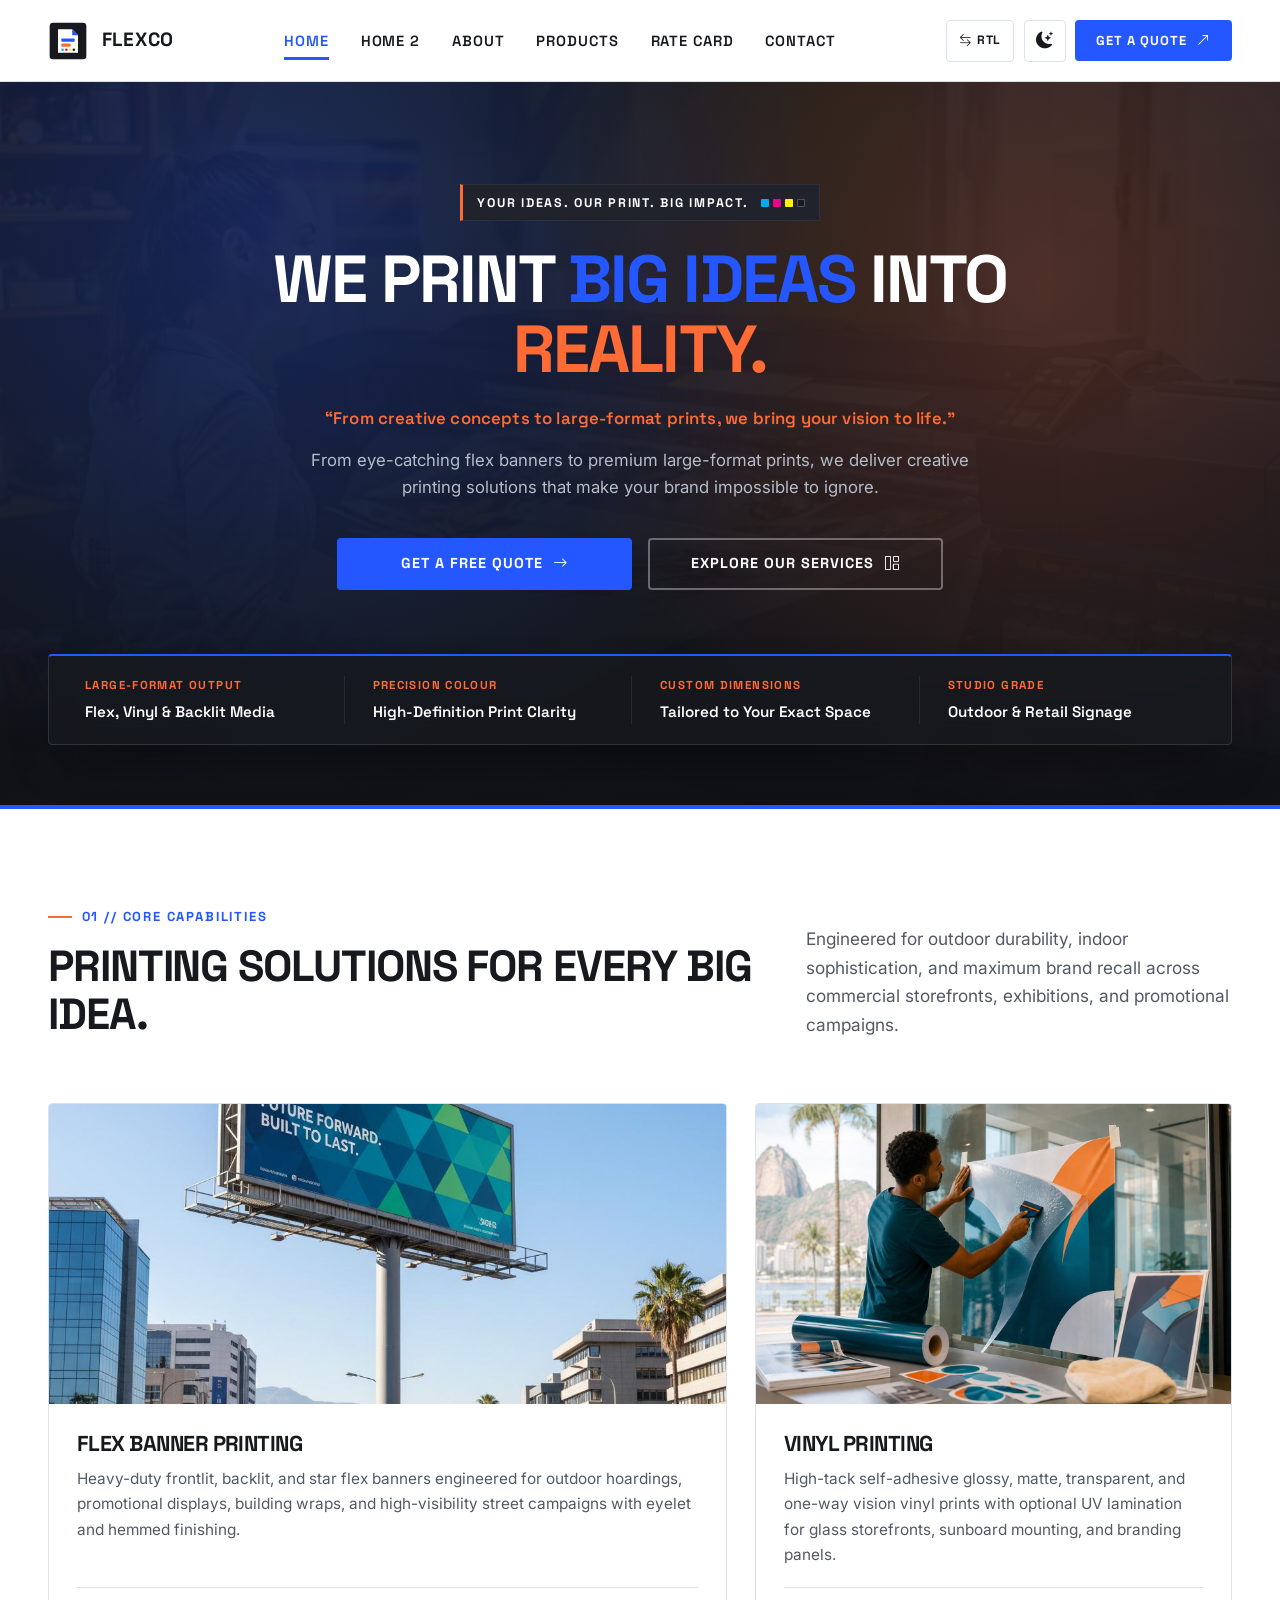
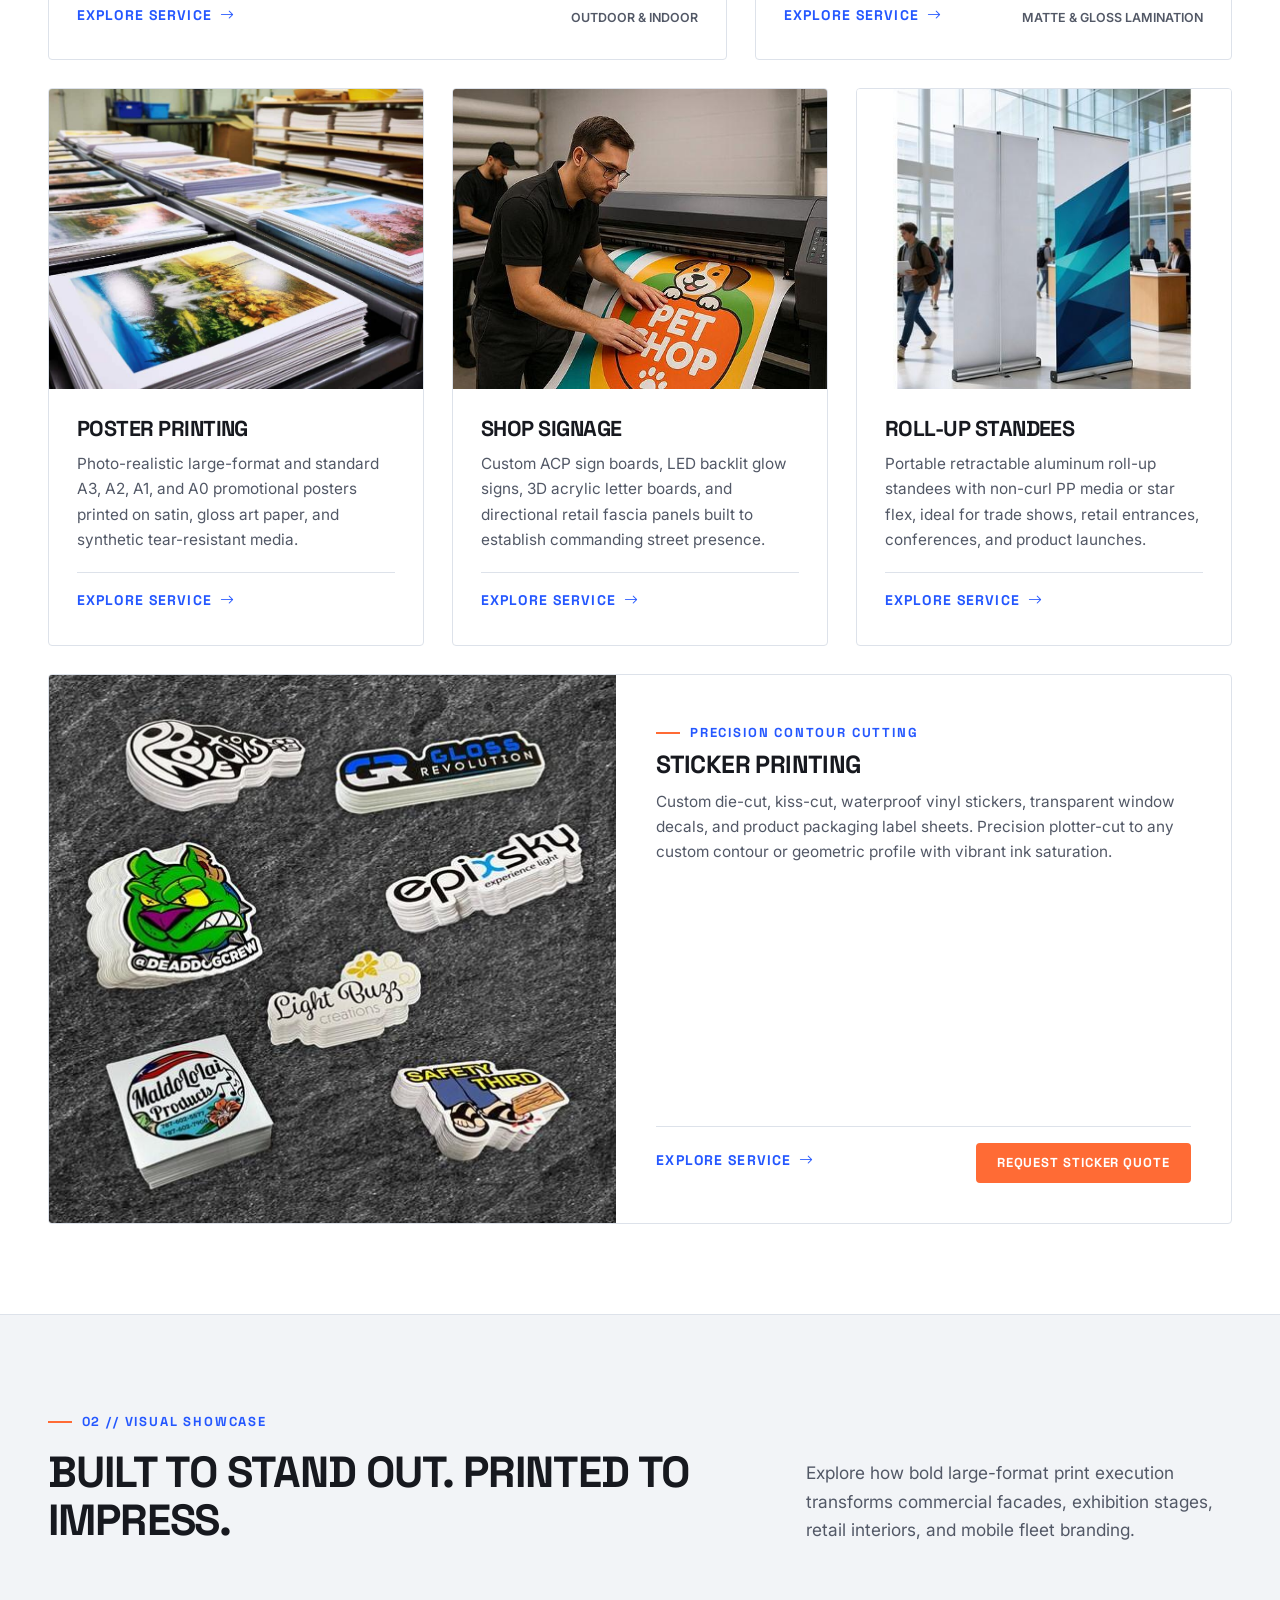
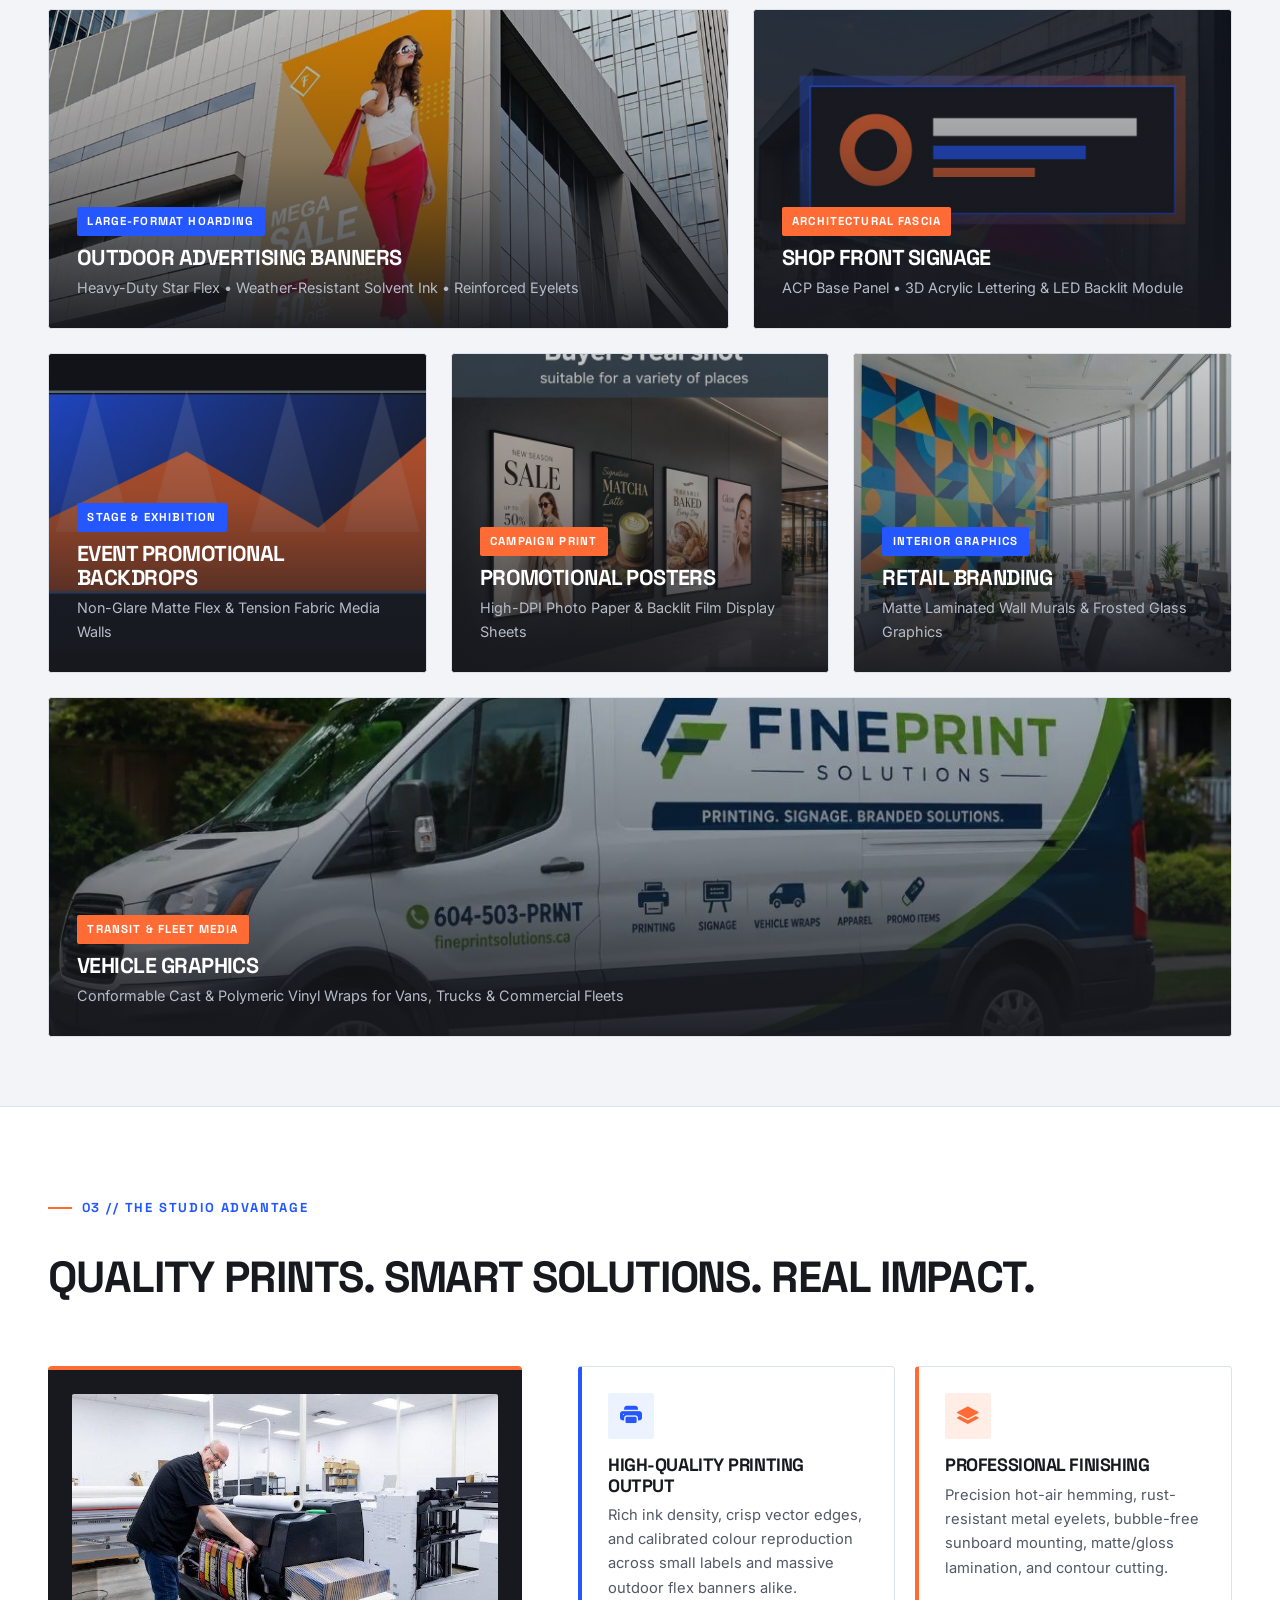
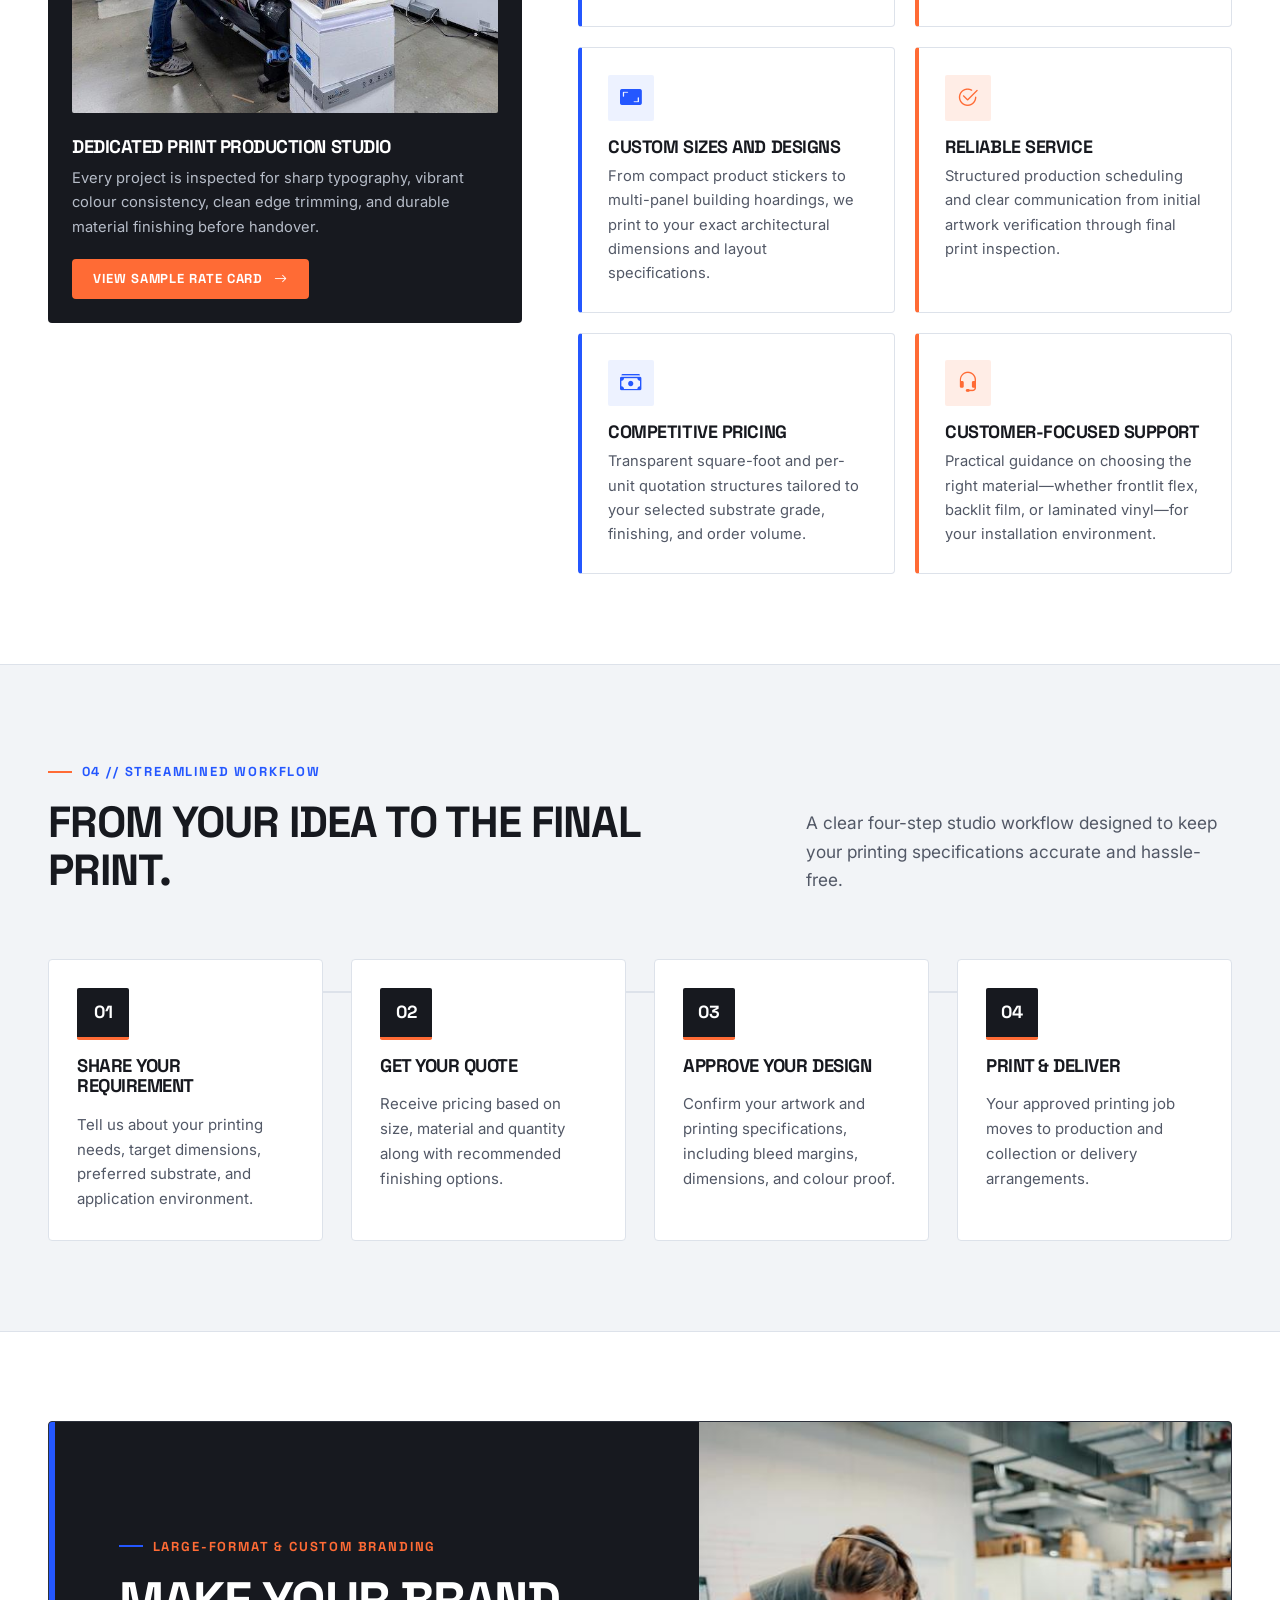
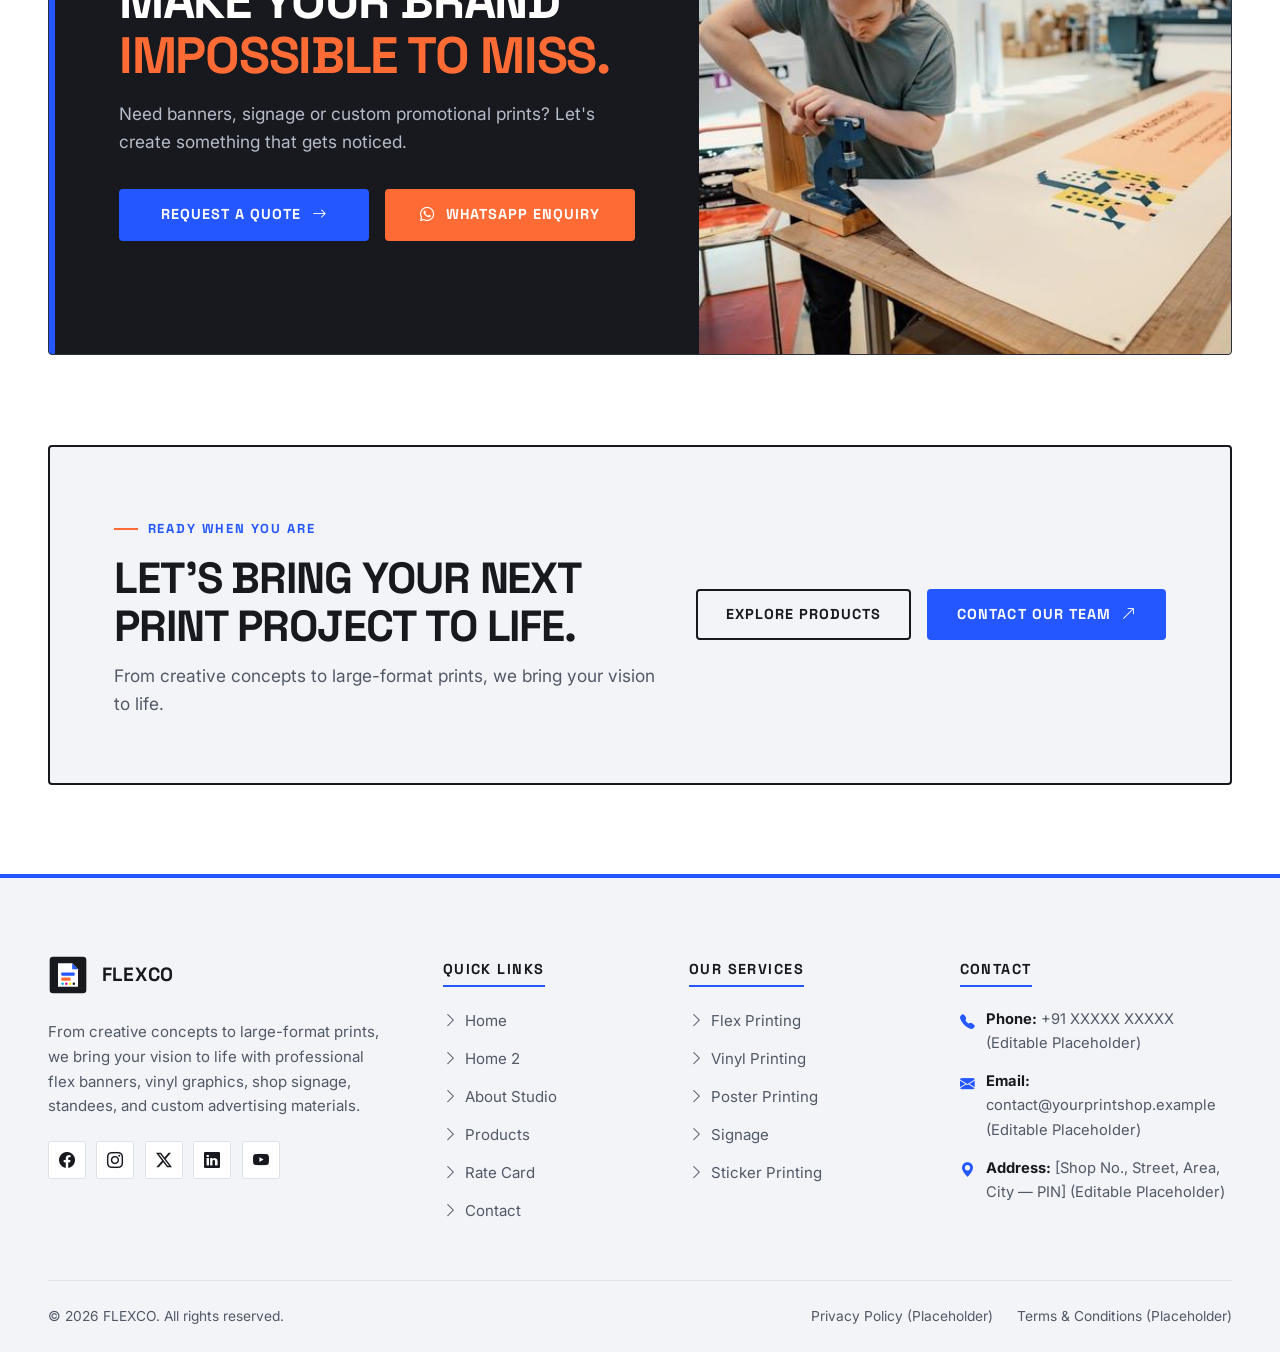
==== commit 2a4a6f44: "Add favicon, distinct Home 1/Home 2 heroes, light footer, responsive fixes, and real print studio im" ====
--- a/index.html
+++ b/index.html
@@ -11,6 +11,9 @@
     content="Your Ideas. Our Print. Big Impact. Large-format flex banners, vinyl printing, shop signage, and custom branding solutions.">
   <meta property="og:type" content="website">
   <meta property="og:image" content="assets/images/hero-printing.webp">
+
+  <!-- Favicon -->
+  <link rel="icon" type="image/svg+xml" href="assets/images/favicon.svg">
 
   <!-- Google Fonts: Space Grotesk & Inter -->
   <link rel="preconnect" href="https://fonts.googleapis.com">
@@ -94,11 +97,16 @@
 
   <main id="main-content">
     <!-- ======================================================================
-         SECTION 1 — HERO
+         SECTION 1 — HERO (CINEMATIC FULL-BLEED STUDIO SHOWCASE)
          ====================================================================== -->
-    <section class="hero" aria-labelledby="hero-heading">
-      <div class="container hero__grid">
-        <div class="hero__content reveal-on-scroll">
+    <section class="hero hero--cinematic" aria-labelledby="hero-heading">
+      <div class="hero__bg-media" aria-hidden="true">
+        <img src="assets/images/image copy.png" alt="" class="hero__bg-img" width="1600" height="900" fetchpriority="high">
+        <div class="hero__bg-scrim"></div>
+      </div>
+
+      <div class="container hero__cinematic-inner">
+        <div class="hero__content hero__content--centered reveal-on-scroll">
           <div class="hero__tagline-bar">
             <span>YOUR IDEAS. OUR PRINT. BIG IMPACT.</span>
             <span class="cmyk-bar" aria-hidden="true">
@@ -133,46 +141,24 @@
               <i class="bi bi-grid-1x2" aria-hidden="true"></i>
             </a>
           </div>
-
-          <div class="hero__spec-strip">
-            <div class="hero__spec-item">
-              <span class="hero__spec-label">LARGE-FORMAT OUTPUT</span>
-              <span class="hero__spec-value">Flex, Vinyl &amp; Backlit Media</span>
-            </div>
-            <div class="hero__spec-item">
-              <span class="hero__spec-label">PRECISION COLOUR</span>
-              <span class="hero__spec-value">High-Definition Print Clarity</span>
-            </div>
-            <div class="hero__spec-item">
-              <span class="hero__spec-label">CUSTOM DIMENSIONS</span>
-              <span class="hero__spec-value">Tailored to Your Exact Space</span>
-            </div>
-          </div>
-        </div>
-
-        <div class="hero__visual reveal-on-scroll">
-          <div class="hero__frame">
-            <div class="hero__frame-header">
-              <span>STUDIO PRODUCTION FEED // WIDE-FORMAT PLOTTER</span>
-              <span class="cmyk-bar" aria-hidden="true">
-                <span class="cmyk-dot cmyk-dot--c"></span>
-                <span class="cmyk-dot cmyk-dot--m"></span>
-                <span class="cmyk-dot cmyk-dot--y"></span>
-                <span class="cmyk-dot cmyk-dot--k"></span>
-              </span>
-            </div>
-            <div class="hero__image-wrap">
-              <img src="assets/images/hero-printing.webp"
-                alt="Large-format industrial printing machine producing a vibrant full-colour advertising banner in a modern printing studio"
-                class="hero__image" width="900" height="675" fetchpriority="high">
-            </div>
-            <div class="hero__floating-badge">
-              <div>
-                <div class="hero__floating-title">COMMERCIAL &amp; ADVERTISING GRADE</div>
-                <div class="hero__floating-sub">Outdoor Hoardings • Retail Signage • Event Branding</div>
-              </div>
-              <span class="hero__floating-tag">STUDIO SPEC</span>
-            </div>
+        </div>
+
+        <div class="hero__spec-dock reveal-on-scroll">
+          <div class="hero__spec-item">
+            <span class="hero__spec-label">LARGE-FORMAT OUTPUT</span>
+            <span class="hero__spec-value">Flex, Vinyl &amp; Backlit Media</span>
+          </div>
+          <div class="hero__spec-item">
+            <span class="hero__spec-label">PRECISION COLOUR</span>
+            <span class="hero__spec-value">High-Definition Print Clarity</span>
+          </div>
+          <div class="hero__spec-item">
+            <span class="hero__spec-label">CUSTOM DIMENSIONS</span>
+            <span class="hero__spec-value">Tailored to Your Exact Space</span>
+          </div>
+          <div class="hero__spec-item">
+            <span class="hero__spec-label">STUDIO GRADE</span>
+            <span class="hero__spec-value">Outdoor &amp; Retail Signage</span>
           </div>
         </div>
       </div>
@@ -201,8 +187,8 @@
           <article class="service-block service-block--span-7 reveal-on-scroll">
             <div class="service-block__media">
               <span class="service-block__index">SERVICE // 01</span>
-              <img src="assets/images/flex-banner.webp"
-                alt="Large outdoor commercial flex banner mounted on an architectural building frame"
+              <img src="assets/images/image copy 5.png"
+                alt="Large outdoor commercial flex banner hoarding mounted along a busy city avenue"
                 class="service-block__img" width="760" height="475" loading="lazy">
             </div>
             <div class="service-block__body">
@@ -228,8 +214,8 @@
           <article class="service-block service-block--span-5 reveal-on-scroll">
             <div class="service-block__media">
               <span class="service-block__index">SERVICE // 02</span>
-              <img src="assets/images/vinyl-printing.webp"
-                alt="Glossy self-adhesive vinyl print being applied smoothly onto an acrylic and glass board"
+              <img src="assets/images/image copy 6.png"
+                alt="Print installer applying glossy self-adhesive vinyl graphics onto a storefront glass window"
                 class="service-block__img" width="600" height="375" loading="lazy">
             </div>
             <div class="service-block__body">
@@ -255,8 +241,8 @@
           <article class="service-block service-block--span-4 reveal-on-scroll">
             <div class="service-block__media">
               <span class="service-block__index">SERVICE // 03</span>
-              <img src="assets/images/poster-printing.webp"
-                alt="High-resolution custom printed promotional posters arranged on a studio cutting table"
+              <img src="assets/images/image copy 7.png"
+                alt="Freshly printed high-resolution glossy posters stacked on a studio finishing table"
                 class="service-block__img" width="500" height="312" loading="lazy">
             </div>
             <div class="service-block__body">
@@ -280,8 +266,8 @@
           <article class="service-block service-block--span-4 reveal-on-scroll">
             <div class="service-block__media">
               <span class="service-block__index">SERVICE // 04</span>
-              <img src="assets/images/shop-signage.webp"
-                alt="Illuminated LED acrylic shop signage board mounted on a modern commercial storefront"
+              <img src="assets/images/image copy 14.png"
+                alt="Print technicians producing vibrant retail shop signage on a wide-format plotter"
                 class="service-block__img" width="500" height="312" loading="lazy">
             </div>
             <div class="service-block__body">
@@ -305,8 +291,8 @@
           <article class="service-block service-block--span-4 reveal-on-scroll">
             <div class="service-block__media">
               <span class="service-block__index">SERVICE // 05</span>
-              <img src="assets/images/rollup-standee.webp"
-                alt="Retractable aluminum roll-up banner standees displayed in a corporate exhibition venue"
+              <img src="assets/images/image copy 8.png"
+                alt="Retractable aluminum roll-up banner standees displayed in a modern corporate lobby"
                 class="service-block__img" width="500" height="312" loading="lazy">
             </div>
             <div class="service-block__body">
@@ -330,8 +316,8 @@
           <article class="service-block service-block--span-12 reveal-on-scroll">
             <div class="service-block__media">
               <span class="service-block__index">SERVICE // 06</span>
-              <img src="assets/images/sticker-printing.webp"
-                alt="Custom die-cut vinyl stickers and kiss-cut product packaging labels on a finishing workbench"
+              <img src="assets/images/image copy 9.png"
+                alt="Custom die-cut vinyl stickers and product packaging labels stacked on a dark studio surface"
                 class="service-block__img" width="720" height="450" loading="lazy">
             </div>
             <div class="service-block__body">
@@ -381,8 +367,8 @@
         <div class="projects-mosaic">
           <!-- Project 1: Outdoor Advertising Banners -->
           <article class="project-tile project-tile--1 reveal-on-scroll">
-            <img src="assets/images/flex-banner.webp"
-              alt="Large-scale outdoor advertising banner mounted on an urban commercial facade"
+            <img src="assets/images/image copy 15.png"
+              alt="Large-scale outdoor advertising banner mounted on a modern commercial building facade"
               class="project-tile__img" width="760" height="420" loading="lazy">
             <div class="project-tile__overlay">
               <span class="project-tile__category">LARGE-FORMAT HOARDING</span>
@@ -418,8 +404,8 @@
 
           <!-- Project 4: Promotional Posters -->
           <article class="project-tile project-tile--4 reveal-on-scroll">
-            <img src="assets/images/poster-printing.webp"
-              alt="High-contrast commercial promotional posters printed on satin art stock" class="project-tile__img"
+            <img src="assets/images/image copy 16.png"
+              alt="High-contrast commercial promotional posters displayed in mall lightbox frames" class="project-tile__img"
               width="440" height="340" loading="lazy">
             <div class="project-tile__overlay">
               <span class="project-tile__category project-tile__category--orange">CAMPAIGN PRINT</span>
@@ -430,8 +416,8 @@
 
           <!-- Project 5: Retail Branding -->
           <article class="project-tile project-tile--5 reveal-on-scroll">
-            <img src="assets/images/wall-graphics.webp"
-              alt="Custom printed interior retail branding wall graphics in a commercial showroom"
+            <img src="assets/images/image copy 12.png"
+              alt="Custom printed interior retail branding wall graphics and glass decals in a modern studio"
               class="project-tile__img" width="440" height="340" loading="lazy">
             <div class="project-tile__overlay">
               <span class="project-tile__category">INTERIOR GRAPHICS</span>
@@ -442,8 +428,8 @@
 
           <!-- Project 6: Vehicle Graphics -->
           <article class="project-tile project-tile--6 reveal-on-scroll">
-            <img src="assets/images/vehicle-branding.webp"
-              alt="Commercial delivery van receiving a custom printed vinyl vehicle branding wrap"
+            <img src="assets/images/image copy 13.png"
+              alt="Commercial delivery van featuring custom printed vinyl vehicle branding wrap"
               class="project-tile__img" width="1200" height="400" loading="lazy">
             <div class="project-tile__overlay">
               <span class="project-tile__category project-tile__category--orange">TRANSIT &amp; FLEET MEDIA</span>
@@ -471,8 +457,8 @@
         <div class="why-layout">
           <aside class="why-visual-panel reveal-on-scroll">
             <div class="why-visual-panel__img-wrap">
-              <img src="assets/images/printing-workshop.webp"
-                alt="Inside our professional printing workshop with wide-format digital plotters and finishing tables"
+              <img src="assets/images/image.png"
+                alt="Print technician inspecting a large-format banner print in our production workshop"
                 class="why-visual-panel__img" width="600" height="450" loading="lazy">
             </div>
             <h3 class="why-visual-panel__caption">DEDICATED PRINT PRODUCTION STUDIO</h3>
@@ -644,8 +630,8 @@
             </div>
           </div>
           <div class="promo-banner__media">
-            <img src="assets/images/printing-workshop.webp"
-              alt="Wide-format printing studio producing high-impact commercial banners and signage"
+            <img src="assets/images/image copy 17.png"
+              alt="Print craftsman installing metal grommet eyelets on a finished commercial banner"
               class="promo-banner__img" width="700" height="480" loading="lazy">
           </div>
         </div>
--- a/assets/css/style.css
+++ b/assets/css/style.css
@@ -524,6 +524,13 @@
   color: var(--color-white);
 }
 
+.brand-logo--light .brand-logo__mark,
+html[data-theme="dark"] .brand-logo__mark {
+  background-color: var(--color-charcoal);
+  border: 1px solid rgba(255, 255, 255, 0.22);
+  border-radius: 5px;
+}
+
 .brand-logo--light .brand-logo__sub {
   color: var(--color-secondary);
 }
@@ -593,8 +600,8 @@
   align-items: center;
   justify-content: center;
   gap: 0.35rem;
-  height: 38px;
-  padding: 0 0.7rem;
+  height: 42px;
+  padding: 0 0.75rem;
   border: 1px solid var(--color-grey-border);
   border-radius: var(--radius-sm);
   background-color: var(--color-white);
@@ -609,9 +616,10 @@
 }
 
 .nav-util-btn--theme {
-  width: 38px;
+  width: 42px;
+  height: 42px;
   padding: 0;
-  font-size: 0.95rem;
+  font-size: 1.05rem;
 }
 
 .nav-util-btn:hover {
@@ -630,14 +638,14 @@
 /* Mobile Hamburger Toggle */
 .nav-toggle {
   display: none;
-  width: 44px;
-  height: 44px;
+  width: 42px;
+  height: 42px;
   align-items: center;
   justify-content: center;
   border: 1px solid var(--color-grey-border);
   border-radius: var(--radius-sm);
   color: var(--color-charcoal);
-  font-size: 1.4rem;
+  font-size: 1.25rem;
   background-color: var(--color-white);
   transition: border-color var(--transition-fast), color var(--transition-fast);
 }
@@ -759,6 +767,120 @@
   display: grid;
   grid-template-columns: repeat(3, 1fr);
   gap: 1.25rem;
+}
+
+/* Home 1 — Cinematic Full-Bleed Studio Hero */
+.hero--cinematic {
+  padding-block: clamp(4.25rem, 8vw, 6.5rem) clamp(2.5rem, 5vw, 3.75rem);
+  min-height: clamp(560px, 78vh, 760px);
+  display: flex;
+  align-items: center;
+}
+
+.hero__bg-media {
+  position: absolute;
+  inset: 0;
+  z-index: 0;
+  overflow: hidden;
+  pointer-events: none;
+}
+
+.hero__bg-img {
+  width: 100%;
+  height: 100%;
+  object-fit: cover;
+  object-position: center;
+  opacity: 0.28;
+  filter: saturate(1.15) contrast(1.05);
+  transform: scale(1.03);
+}
+
+.hero__bg-scrim {
+  position: absolute;
+  inset: 0;
+  background:
+    radial-gradient(circle at 20% 20%, rgba(36, 87, 255, 0.28) 0%, transparent 48%),
+    radial-gradient(circle at 82% 28%, rgba(255, 107, 53, 0.22) 0%, transparent 45%),
+    linear-gradient(180deg, rgba(16, 18, 23, 0.78) 0%, rgba(18, 20, 26, 0.88) 55%, rgba(15, 17, 22, 0.98) 100%);
+}
+
+.hero__cinematic-inner {
+  position: relative;
+  z-index: 2;
+  display: flex;
+  flex-direction: column;
+  gap: clamp(2.5rem, 5vw, 4rem);
+}
+
+.hero__content--centered {
+  max-width: 860px;
+  margin-inline: auto;
+  text-align: center;
+  display: flex;
+  flex-direction: column;
+  align-items: center;
+}
+
+.hero__content--centered .hero__description {
+  margin-inline: auto;
+  max-width: 60ch;
+}
+
+.hero__content--centered .btn-group {
+  justify-content: center;
+}
+
+.hero__spec-dock {
+  display: grid;
+  grid-template-columns: repeat(4, 1fr);
+  gap: 1rem;
+  padding: 1.25rem 1.5rem;
+  background: rgba(23, 25, 31, 0.76);
+  backdrop-filter: blur(12px);
+  -webkit-backdrop-filter: blur(12px);
+  border: 1px solid rgba(255, 255, 255, 0.12);
+  border-top: 2px solid var(--color-primary);
+  border-radius: var(--radius-sm);
+  box-shadow: 0 24px 48px -18px rgba(0, 0, 0, 0.55);
+}
+
+.hero__spec-dock .hero__spec-item {
+  padding-inline: 0.75rem;
+  border-inline-end: 1px solid rgba(255, 255, 255, 0.08);
+}
+
+.hero__spec-dock .hero__spec-item:last-child {
+  border-inline-end: none;
+}
+
+@media (max-width: 991.98px) {
+  .hero__spec-dock {
+    grid-template-columns: repeat(2, 1fr);
+    gap: 1.15rem;
+  }
+
+  .hero__spec-dock .hero__spec-item:nth-child(2n) {
+    border-inline-end: none;
+  }
+}
+
+@media (max-width: 575.98px) {
+  .hero__spec-dock {
+    grid-template-columns: 1fr;
+    padding: 1.1rem;
+  }
+
+  .hero__spec-dock .hero__spec-item {
+    padding-inline: 0;
+    padding-bottom: 0.75rem;
+    border-inline-end: none;
+    border-bottom: 1px solid rgba(255, 255, 255, 0.08);
+  }
+
+  .hero__spec-dock .hero__spec-item:last-child {
+    padding-bottom: 0;
+    border-bottom: none;
+  }
 }
 
 .hero__spec-item {
@@ -1442,7 +1564,8 @@
 }
 
 .final-cta-box > div:first-child {
-  flex: 1 1 320px;
+  flex: 0 1 auto;
+  width: 100%;
   min-width: 0;
   max-width: 100%;
 }
@@ -1459,6 +1582,11 @@
   .final-cta-box {
     flex-direction: row;
     align-items: center;
+  }
+
+  .final-cta-box > div:first-child {
+    flex: 1 1 320px;
+    width: auto;
   }
 
   .final-cta-box .btn-group {
@@ -1751,6 +1879,10 @@
   color: var(--color-charcoal);
 }
 
+.rate-disclaimer-box[hidden] {
+  display: none !important;
+}
+
 .rate-disclaimer-box i {
   color: var(--color-secondary);
   font-size: 1.25rem;
@@ -1869,7 +2001,7 @@
    ========================================================================== */
 .contact-layout {
   display: grid;
-  grid-template-columns: 1fr;
+  grid-template-columns: minmax(0, 1fr);
   gap: 2.5rem;
   align-items: start;
   width: 100%;
@@ -2025,13 +2157,14 @@
 
 .form-grid {
   display: grid;
-  grid-template-columns: 1fr;
+  grid-template-columns: minmax(0, 1fr);
   gap: 1.35rem;
+  width: 100%;
 }
 
 @media (min-width: 640px) {
   .form-grid--2col {
-    grid-template-columns: repeat(2, 1fr);
+    grid-template-columns: repeat(2, minmax(0, 1fr));
   }
 }
 
@@ -2039,6 +2172,8 @@
   display: flex;
   flex-direction: column;
   gap: 0.45rem;
+  min-width: 0;
+  max-width: 100%;
 }
 
 .form-group--full {
@@ -2064,6 +2199,8 @@
 
 .form-control {
   width: 100%;
+  max-width: 100%;
+  min-width: 0;
   padding: 0.85rem 1rem;
   background-color: var(--color-white);
   border: 1px solid var(--color-grey-border);
@@ -2120,7 +2257,31 @@
   border: 2px dashed var(--color-grey-border);
   padding: 1.25rem;
   border-radius: var(--radius-xs);
+  max-width: 100%;
+  overflow: hidden;
   transition: border-color var(--transition-fast);
+}
+
+.file-upload-box input[type="file"] {
+  width: 100%;
+  max-width: 100%;
+  min-width: 0;
+  display: block;
+}
+
+#printingEnquiryForm .btn-group {
+  display: grid;
+  grid-template-columns: repeat(auto-fit, minmax(220px, 1fr));
+  gap: 1rem;
+  width: 100%;
+}
+
+#printingEnquiryForm .btn-group .btn {
+  width: 100%;
+  min-height: 52px;
+  padding: 0.95rem 1rem;
+  justify-content: center;
+  text-align: center;
 }
 
 .file-upload-box:hover {
@@ -2227,10 +2388,19 @@
    17. GLOBAL FOOTER
    ========================================================================== */
 .site-footer {
-  background-color: var(--color-charcoal);
-  color: var(--color-white);
+  background-color: var(--color-grey);
+  color: var(--color-text-main);
   padding-top: clamp(3.5rem, 6vw, 5.5rem);
   border-top: 4px solid var(--color-primary);
+}
+
+.site-footer .brand-logo--light {
+  color: var(--color-charcoal);
+}
+
+.site-footer .brand-logo--light .brand-logo__mark {
+  background-color: transparent;
+  border: none;
 }
 
 .footer-grid {
@@ -2238,7 +2408,7 @@
   grid-template-columns: 1fr;
   gap: 2.5rem;
   padding-bottom: 3.5rem;
-  border-bottom: 1px solid var(--color-charcoal-border);
+  border-bottom: 1px solid var(--color-grey-border);
 }
 
 @media (min-width: 640px) {
@@ -2255,7 +2425,7 @@
 }
 
 .footer-brand-desc {
-  color: var(--color-text-on-dark-muted);
+  color: var(--color-text-muted);
   font-size: 0.94rem;
   margin-top: 1.1rem;
   margin-bottom: 1.35rem;
@@ -2285,7 +2455,14 @@
   transition: background-color var(--transition-fast), border-color var(--transition-fast), color var(--transition-fast), transform var(--transition-fast);
 }
 
-.social-link:hover {
+.site-footer .social-link {
+  background-color: var(--color-white);
+  border-color: var(--color-grey-border);
+  color: var(--color-charcoal);
+}
+
+.social-link:hover,
+.site-footer .social-link:hover {
   background-color: var(--color-primary);
   border-color: var(--color-primary);
   color: var(--color-white);
@@ -2308,7 +2485,7 @@
   font-weight: 700;
   text-transform: uppercase;
   letter-spacing: 0.1em;
-  color: var(--color-white);
+  color: var(--color-charcoal);
   margin-bottom: 1.25rem;
   padding-bottom: 0.5rem;
   border-bottom: 2px solid var(--color-primary);
@@ -2322,7 +2499,7 @@
 }
 
 .footer-links a {
-  color: var(--color-text-on-dark-muted);
+  color: var(--color-text-muted);
   font-size: 0.94rem;
   display: inline-flex;
   align-items: center;
@@ -2339,7 +2516,11 @@
   flex-direction: column;
   gap: 0.85rem;
   font-size: 0.92rem;
-  color: var(--color-text-on-dark-muted);
+  color: var(--color-text-muted);
+}
+
+.footer-contact-list strong {
+  color: var(--color-charcoal);
 }
 
 .footer-contact-list li {
@@ -2361,7 +2542,7 @@
   justify-content: space-between;
   gap: 1rem;
   font-size: 0.86rem;
-  color: var(--color-text-on-dark-muted);
+  color: var(--color-text-muted);
 }
 
 .footer-legal-links {
@@ -2371,7 +2552,7 @@
 }
 
 .footer-legal-links a:hover {
-  color: var(--color-white);
+  color: var(--color-primary);
 }
 
 /* ==========================================================================
@@ -2670,7 +2851,18 @@
   overflow: hidden;
 }
 
+.hero-alt::before {
+  content: "";
+  position: absolute;
+  inset: 0;
+  background-image: radial-gradient(rgba(36, 87, 255, 0.1) 1px, transparent 1px);
+  background-size: 24px 24px;
+  pointer-events: none;
+}
+
 .hero-alt__grid {
+  position: relative;
+  z-index: 1;
   display: grid;
   grid-template-columns: 1fr;
   gap: 2.75rem;
@@ -2799,6 +2991,7 @@
   border-radius: var(--radius-sm);
   padding: 1.25rem;
   border-top: 4px solid var(--color-secondary);
+  box-shadow: 0 28px 56px -18px rgba(23, 25, 31, 0.28);
   display: flex;
   flex-direction: column;
   justify-content: space-between;
@@ -3298,19 +3491,20 @@
     gap: 0.35rem;
   }
   .nav-util-btn {
-    height: 36px;
-    padding: 0 0.5rem;
-    font-size: 0.7rem;
+    height: 38px;
+    padding: 0 0.55rem;
+    font-size: 0.72rem;
   }
   .nav-util-btn--theme {
-    width: 36px;
+    width: 38px;
+    height: 38px;
     padding: 0;
-    font-size: 0.9rem;
+    font-size: 0.95rem;
   }
   .nav-toggle {
     width: 38px;
     height: 38px;
-    font-size: 1.25rem;
+    font-size: 1.15rem;
   }
   .brand-logo {
     gap: 0.55rem;
@@ -3409,6 +3603,43 @@
   color: #FFFFFF;
 }
 
+html[data-theme="dark"] .site-footer {
+  background-color: var(--color-charcoal);
+  color: var(--color-white);
+}
+
+html[data-theme="dark"] .site-footer .brand-logo--light,
+html[data-theme="dark"] .footer-col__title,
+html[data-theme="dark"] .footer-contact-list strong {
+  color: var(--color-white);
+}
+
+html[data-theme="dark"] .site-footer .brand-logo--light .brand-logo__mark {
+  background-color: var(--color-charcoal);
+  border: 1px solid rgba(255, 255, 255, 0.22);
+}
+
+html[data-theme="dark"] .footer-grid {
+  border-bottom-color: var(--color-charcoal-border);
+}
+
+html[data-theme="dark"] .footer-brand-desc,
+html[data-theme="dark"] .footer-links a,
+html[data-theme="dark"] .footer-contact-list,
+html[data-theme="dark"] .footer-bottom {
+  color: var(--color-text-on-dark-muted);
+}
+
+html[data-theme="dark"] .site-footer .social-link {
+  background-color: var(--color-charcoal-elevated);
+  border-color: var(--color-charcoal-border);
+  color: var(--color-white);
+}
+
+html[data-theme="dark"] .footer-legal-links a:hover {
+  color: var(--color-white);
+}
+
 /* RTL Layout Adjustments */
 html[dir="rtl"] .hero__tagline-bar,
 html[dir="rtl"] .hero__floating-badge,
